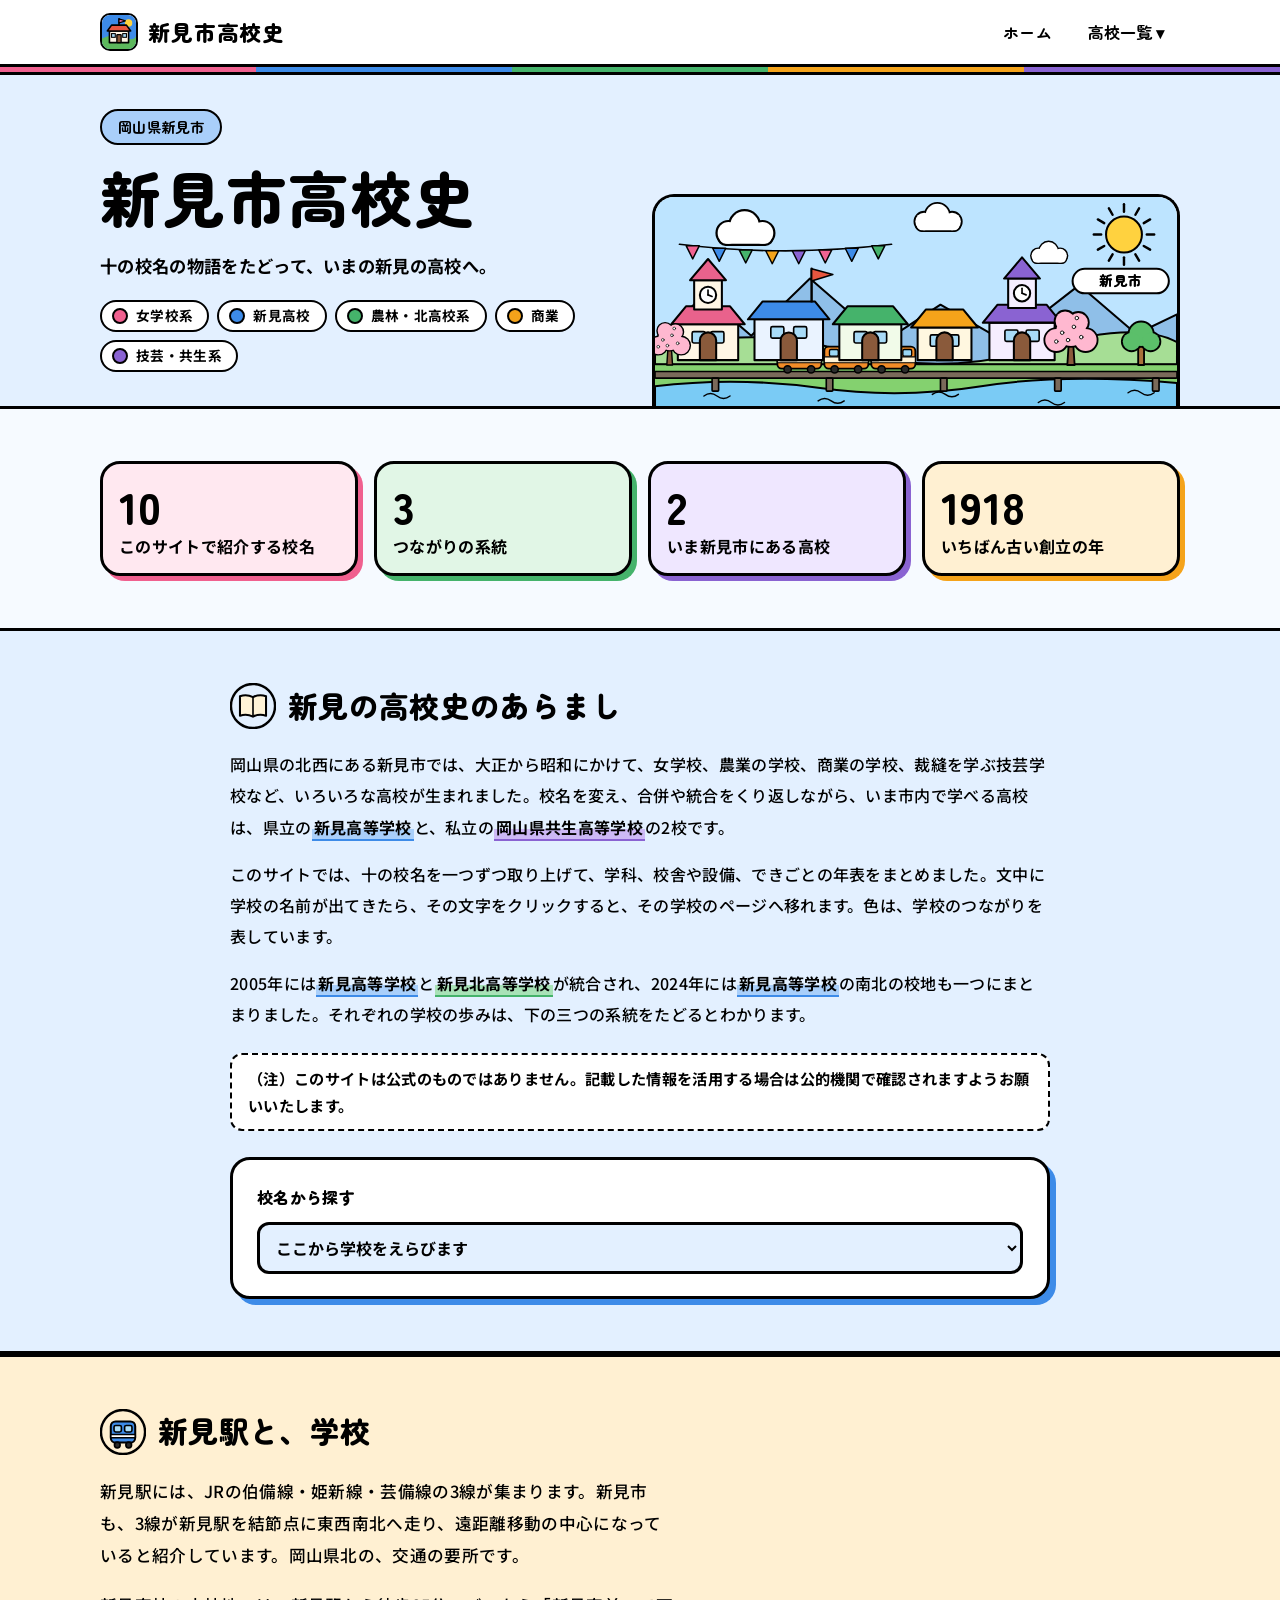
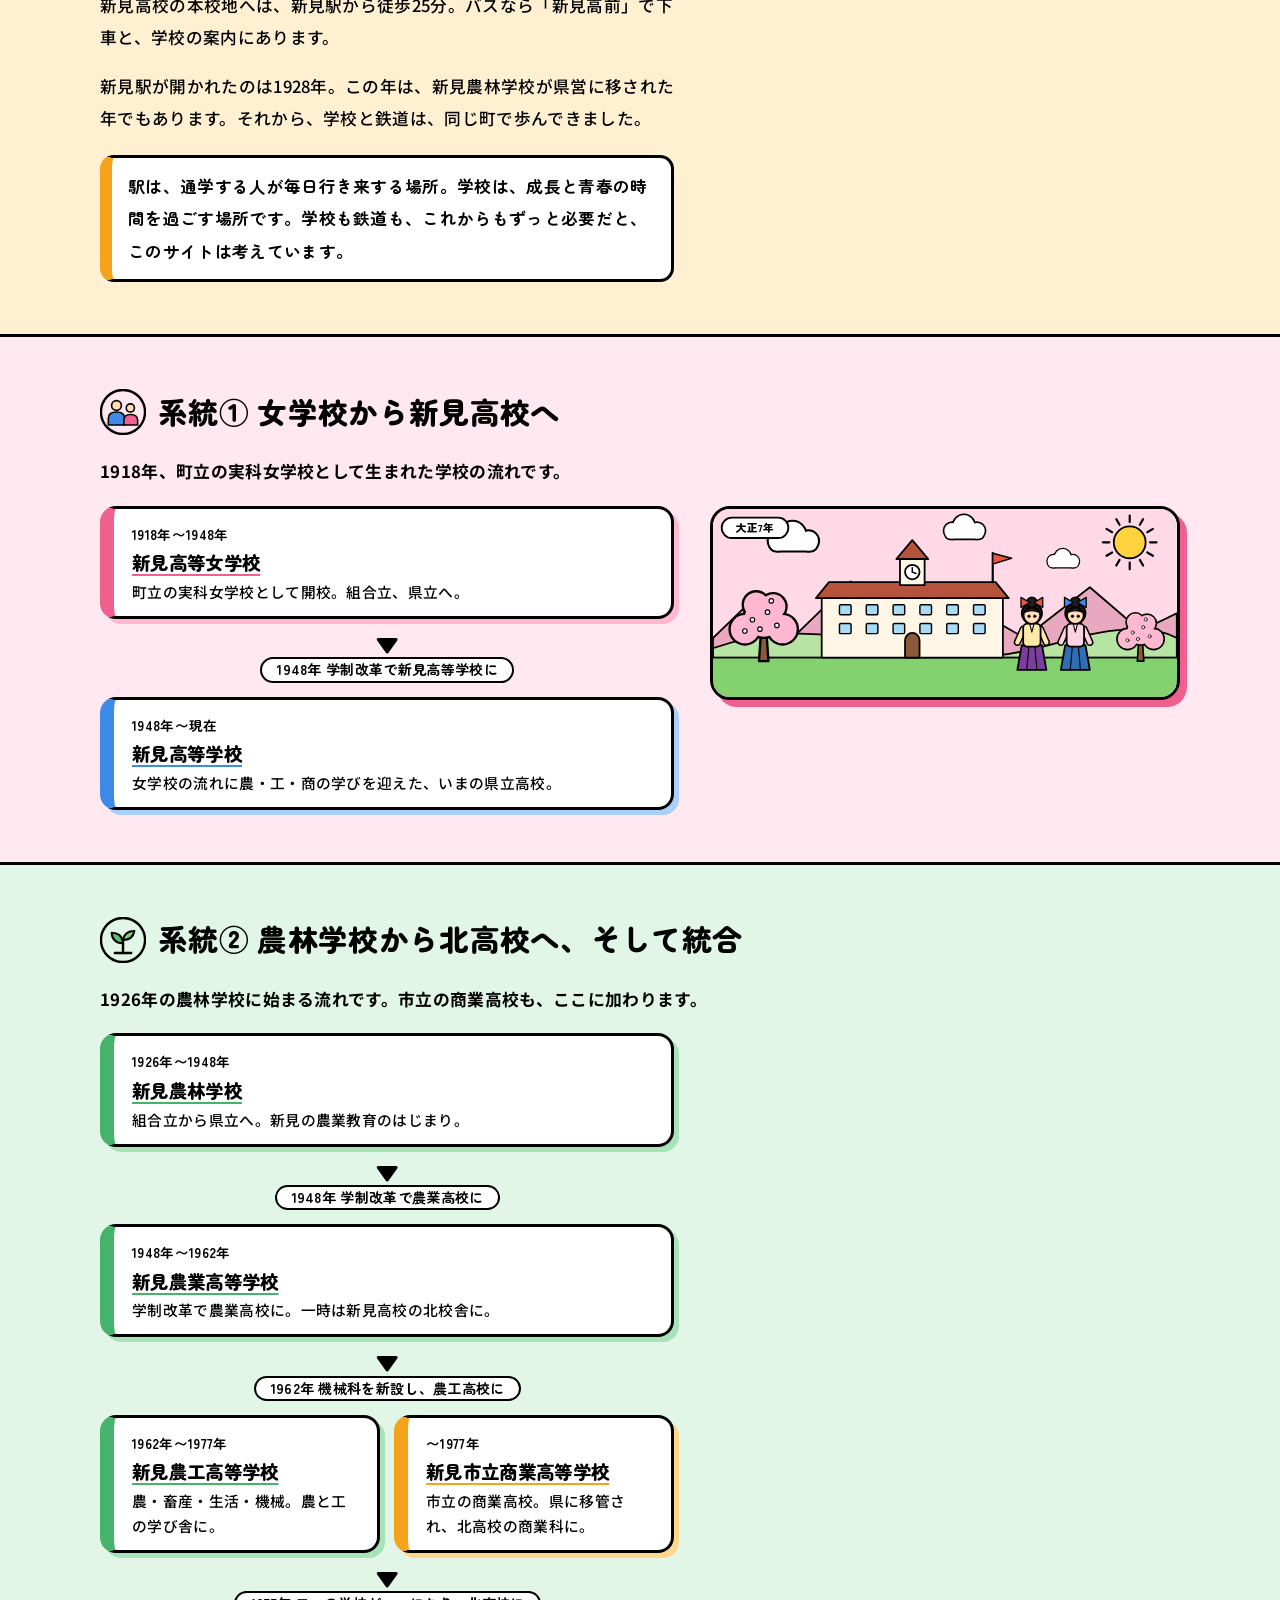
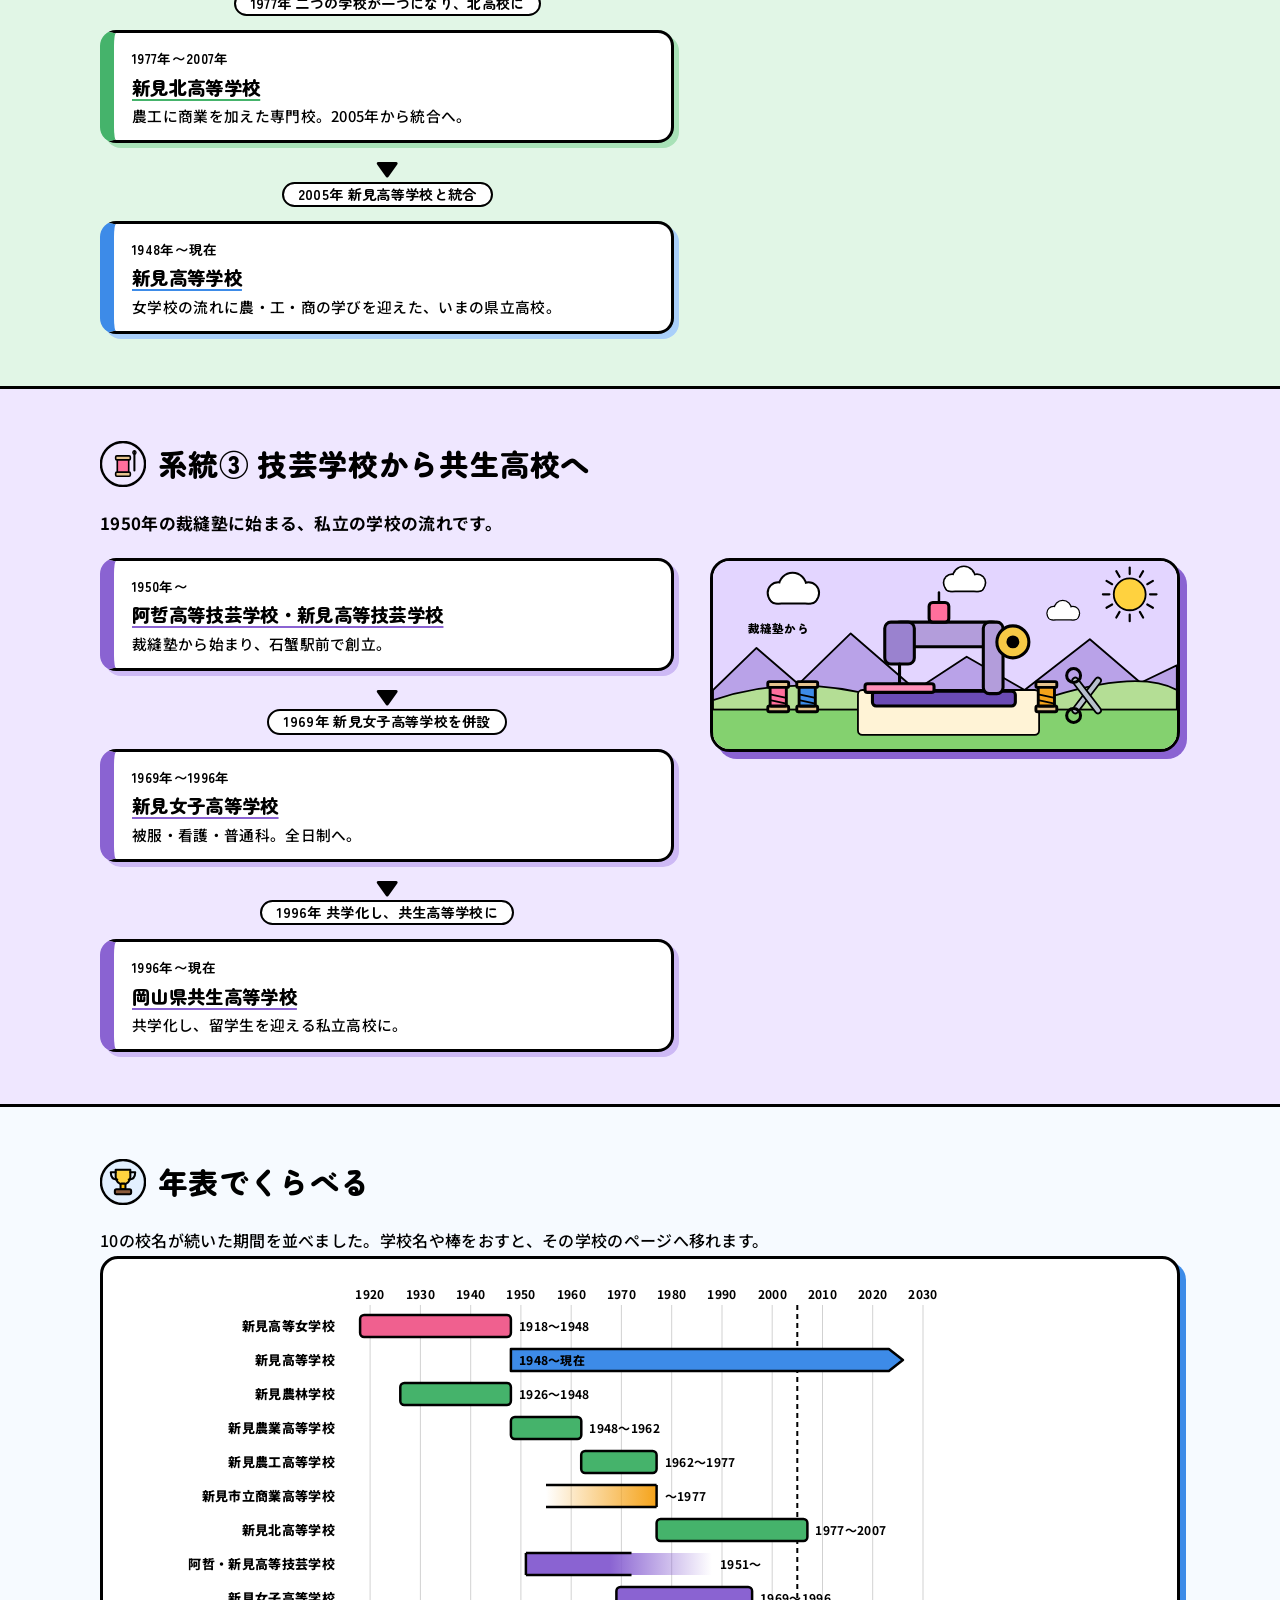
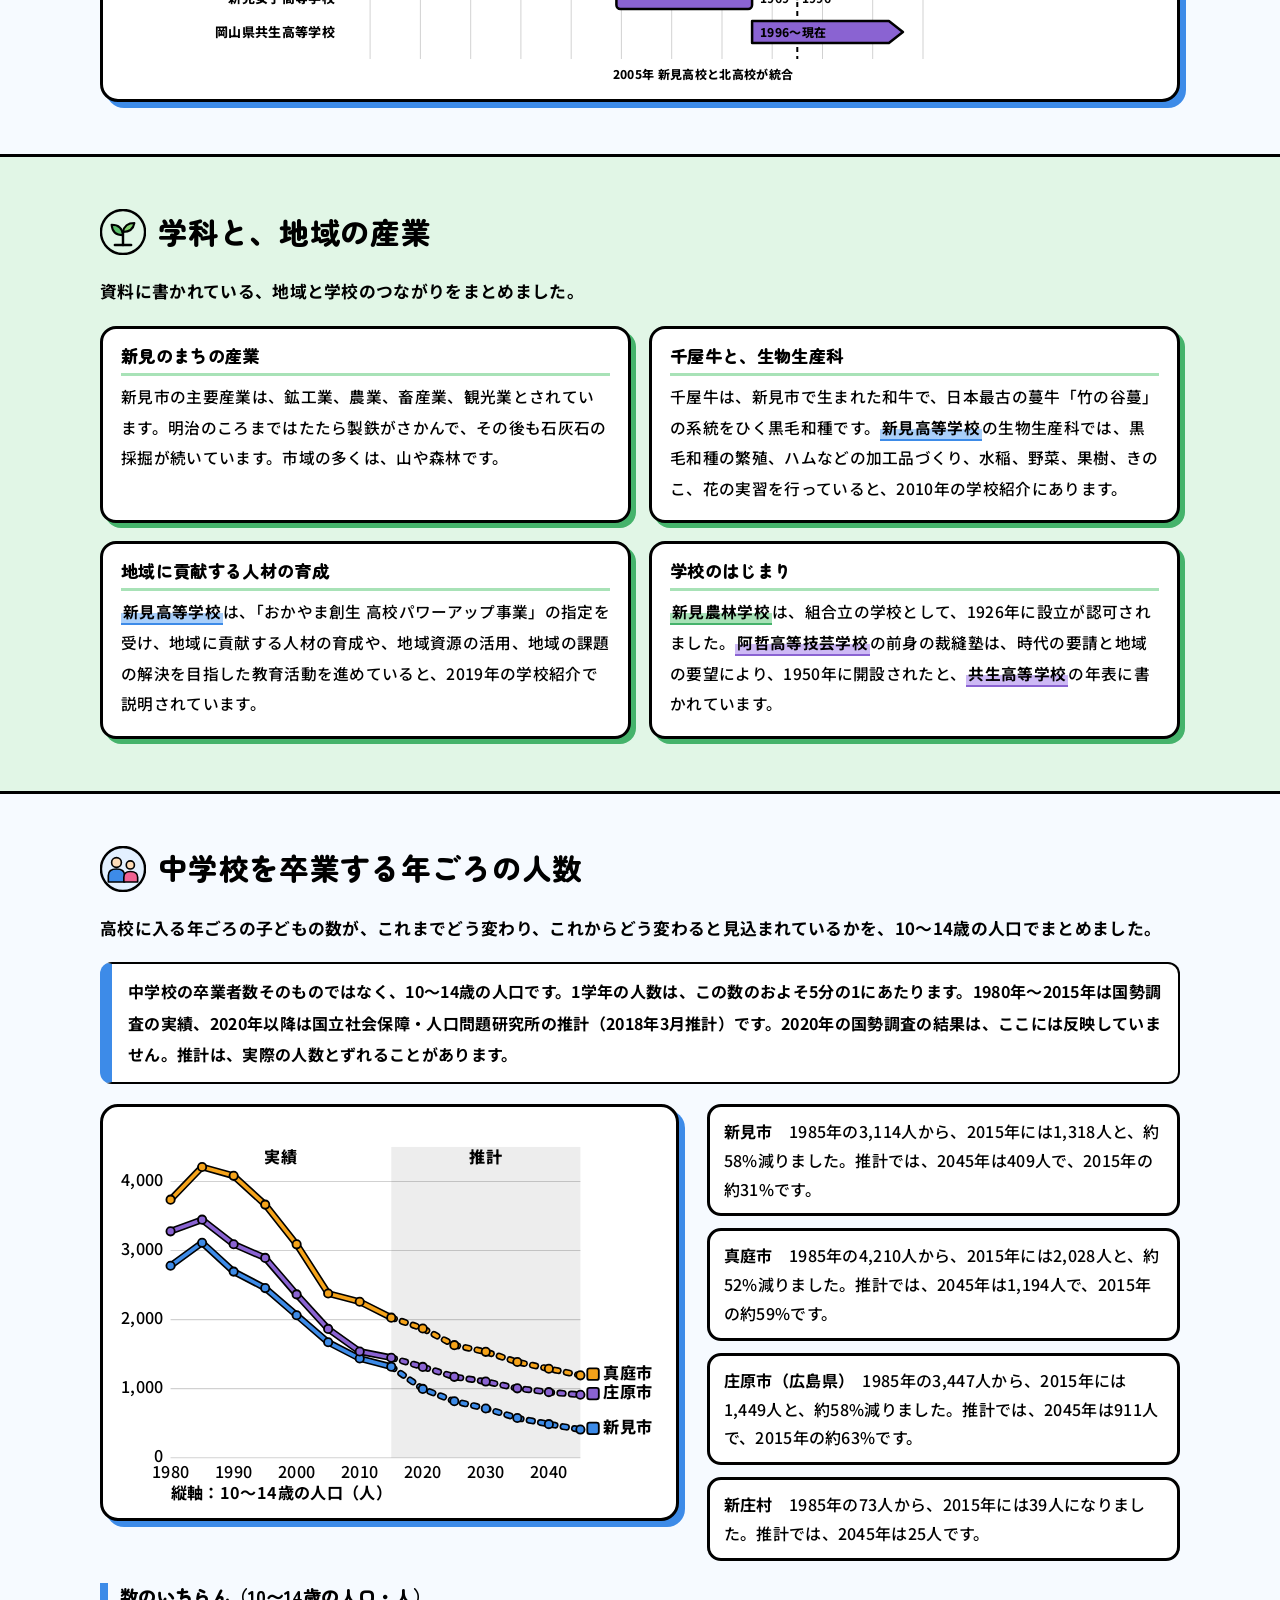
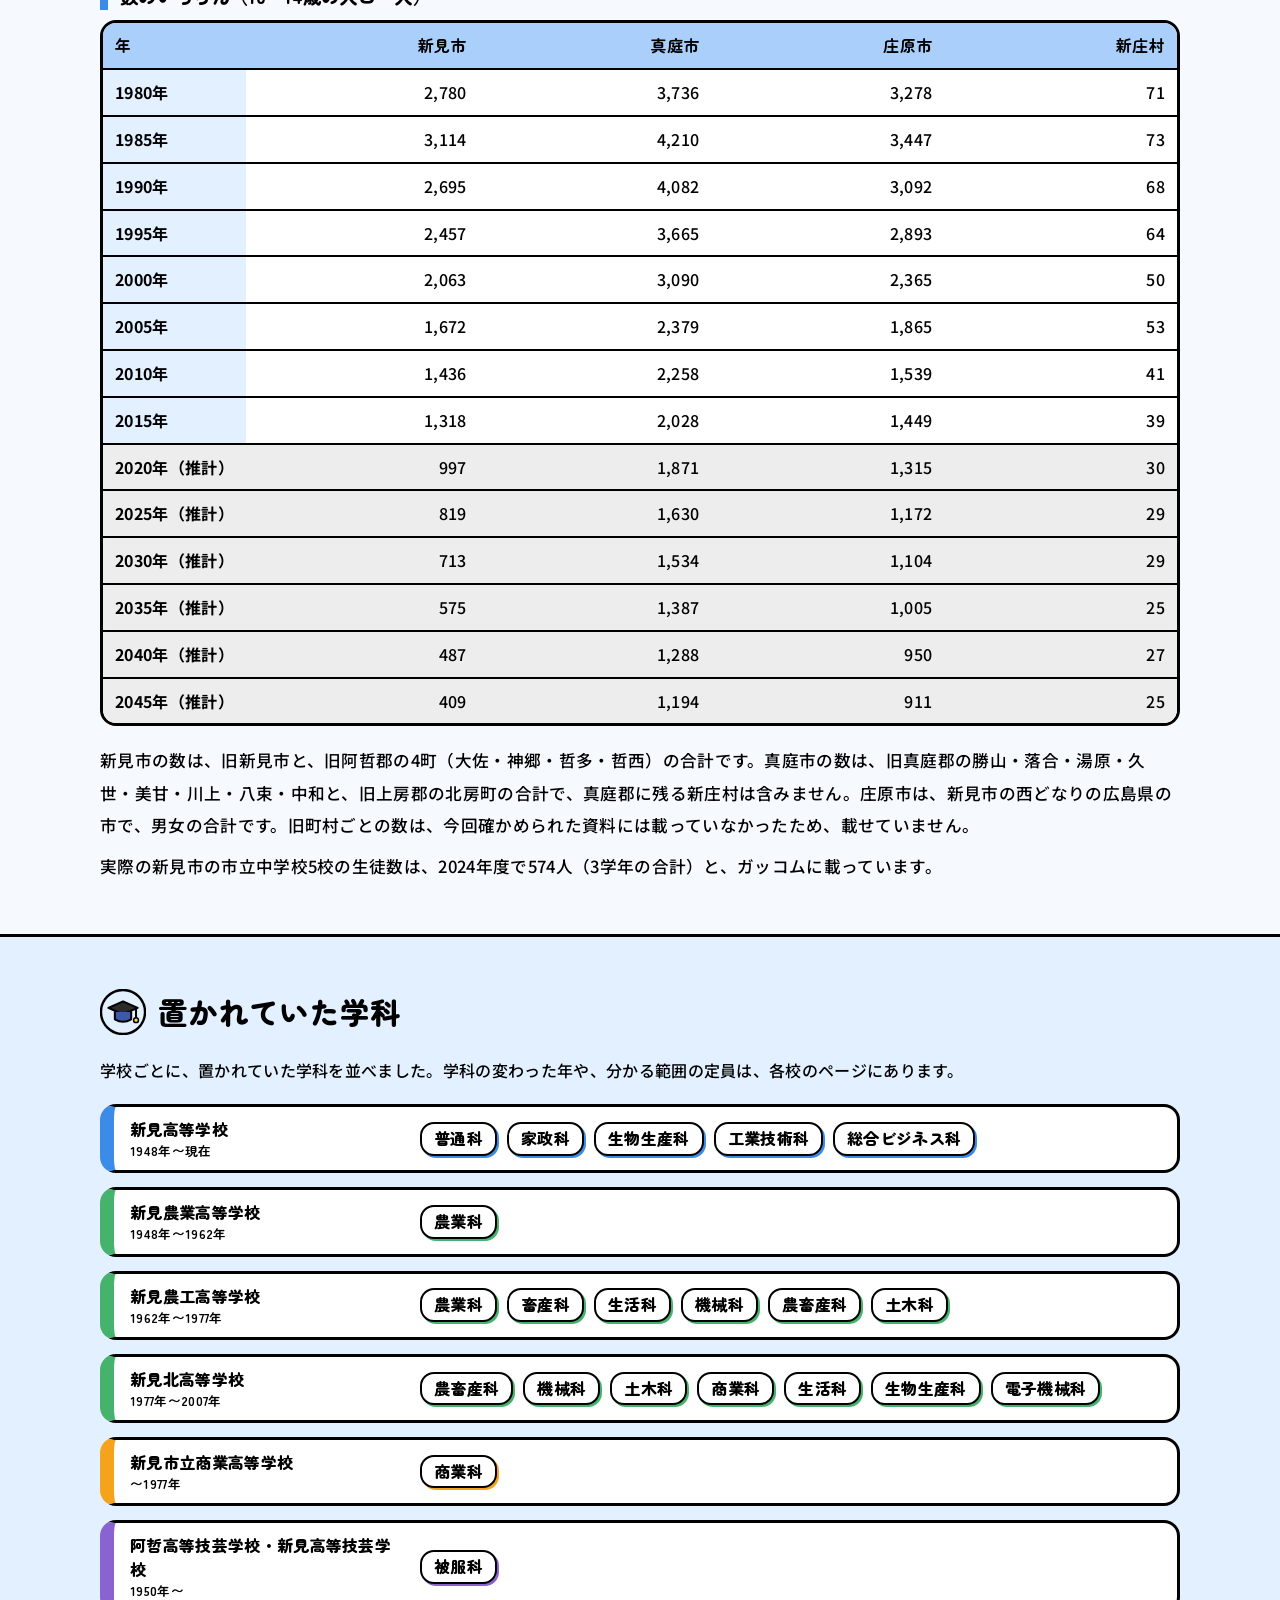
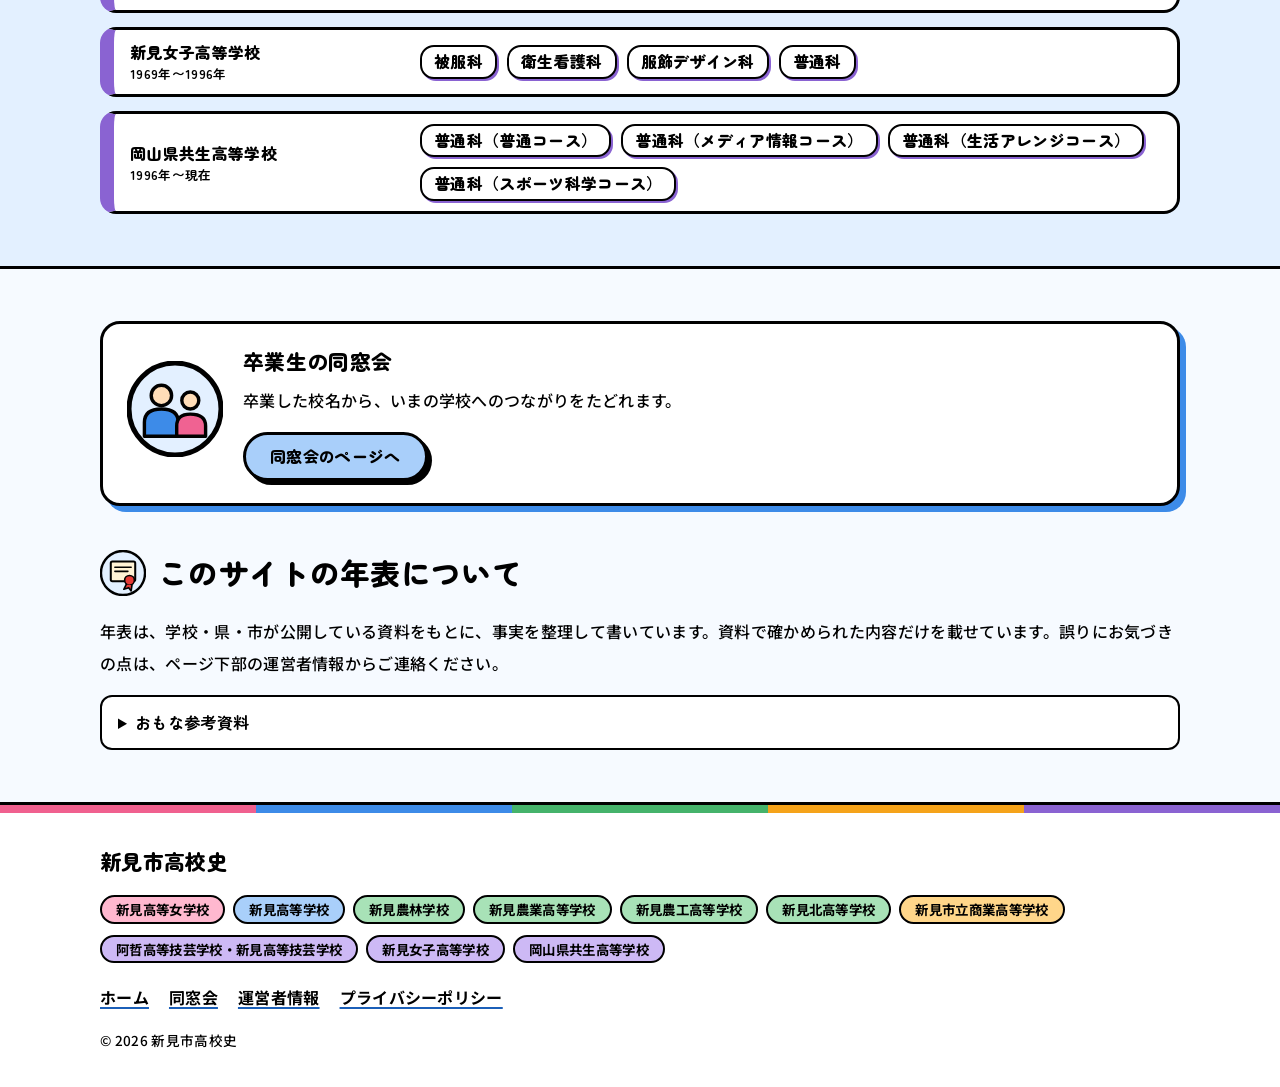
==== index.html @ e1bc4af3 "Add files via upload" ====
<!DOCTYPE html>
<html lang="ja">
<head>
<meta charset="utf-8">
<meta name="viewport" content="width=device-width, initial-scale=1">
<title>新見市高校史｜岡山県新見市の高校の歴史と、いまへ続く道すじ</title>
<meta name="description" content="岡山県新見市に生まれた10の校名の沿革を、学科・校舎や設備・できごとの年表でたどる、新見市高校史。女学校、農林・農工、商業、技芸学校から、新見高校と共生高校へ。">
<meta name="robots" content="index, follow">
<link rel="canonical" href="https://leben-k.github.io/koukouniimi/">
<meta name="theme-color" content="#3D8BE8">
<link rel="icon" href="favicon.ico" sizes="any">
<link rel="icon" href="favicon.svg" type="image/svg+xml">
<link rel="apple-touch-icon" href="apple-touch-icon.png">
<link rel="preconnect" href="https://fonts.googleapis.com">
<link rel="preconnect" href="https://fonts.gstatic.com" crossorigin>
<link href="https://fonts.googleapis.com/css2?family=Noto+Sans+JP:wght@400;500;700&family=Zen+Maru+Gothic:wght@500;700;900&display=swap" rel="stylesheet">
<link rel="stylesheet" href="style.css">
<!-- 解析タグ（Googleアナリティクスなど）を使う場合は、ここに貼り付けます -->
</head>
<body class="t-blue home">
<a class="skip" href="#main">本文へ移動</a>
<header class="site-header">
  <div class="wrap bar">
    <a class="brand" href="index.html"><img src="favicon.svg" alt="" width="38" height="38"><span>新見市高校史</span></a>
    <nav class="gnav" aria-label="メインメニュー">
      <a href="index.html">ホーム</a>
      <div class="dd">
        <button class="dd-btn" type="button" aria-expanded="false" aria-controls="dd-panel">高校一覧<span aria-hidden="true"> ▾</span></button>
        <div class="dd-panel" id="dd-panel" hidden><div class="dd-group t-rose"><p class="dd-title">女学校の系統</p><ul><li><a href="school/jogakko.html">新見高等女学校<small>1918年〜1948年</small></a></li></ul></div><div class="dd-group t-blue"><p class="dd-title">新見高校</p><ul><li><a href="school/niimi.html">新見高等学校<small>1948年〜現在</small></a></li></ul></div><div class="dd-group t-green"><p class="dd-title">農林・北高校の系統</p><ul><li><a href="school/norin.html">新見農林学校<small>1926年〜1948年</small></a></li><li><a href="school/nogyo.html">新見農業高等学校<small>1948年〜1962年</small></a></li><li><a href="school/nokou.html">新見農工高等学校<small>1962年〜1977年</small></a></li><li><a href="school/kita.html">新見北高等学校<small>1977年〜2007年</small></a></li></ul></div><div class="dd-group t-orange"><p class="dd-title">商業高校</p><ul><li><a href="school/shogyo.html">新見市立商業高等学校<small>〜1977年</small></a></li></ul></div><div class="dd-group t-purple"><p class="dd-title">技芸・共生の系統</p><ul><li><a href="school/gigei.html">阿哲高等技芸学校・新見高等技芸学校<small>1950年〜</small></a></li><li><a href="school/jyoshi.html">新見女子高等学校<small>1969年〜1996年</small></a></li><li><a href="school/kyousei.html">岡山県共生高等学校<small>1996年〜現在</small></a></li></ul></div></div>
      </div>
    </nav>
  </div>
  <div class="stripe" aria-hidden="true"></div>
</header>
<main id="main">
<section class="hero t-blue home-hero">
  <div class="wrap hero-grid">
    <div class="hero-text">
      <p class="badge">岡山県新見市</p>
      <h1>新見市高校史</h1>
      <p class="lead">十の校名の物語をたどって、いまの新見の高校へ。</p>
      <ul class="legend" aria-label="色の意味"><li class="lg t-rose"><span class="dot"></span>女学校系</li><li class="lg t-blue"><span class="dot"></span>新見高校</li><li class="lg t-green"><span class="dot"></span>農林・北高校系</li><li class="lg t-orange"><span class="dot"></span>商業</li><li class="lg t-purple"><span class="dot"></span>技芸・共生系</li></ul>
    </div>
    <div class="hero-art"><svg class="ill" viewBox="0 0 640 260" xmlns="http://www.w3.org/2000/svg" role="img" aria-label="新見市の山と川、鉄道、五色の校舎が並ぶ風景"><rect width="640" height="260" fill="#BDE4FF"/><line x1="603.0" y1="46.0" x2="612.0" y2="46.0" stroke="#000" stroke-width="3" stroke-linecap="round"/><line x1="599.2487113059643" y1="60.0" x2="607.0429399400242" y2="64.5" stroke="#000" stroke-width="3" stroke-linecap="round"/><line x1="589.0" y1="70.24871130596428" x2="593.5" y2="78.04293994002423" stroke="#000" stroke-width="3" stroke-linecap="round"/><line x1="575.0" y1="74.0" x2="575.0" y2="83.0" stroke="#000" stroke-width="3" stroke-linecap="round"/><line x1="561.0" y1="70.24871130596429" x2="556.5" y2="78.04293994002424" stroke="#000" stroke-width="3" stroke-linecap="round"/><line x1="550.7512886940357" y1="60.0" x2="542.9570600599758" y2="64.5" stroke="#000" stroke-width="3" stroke-linecap="round"/><line x1="547.0" y1="46.0" x2="538.0" y2="46.00000000000001" stroke="#000" stroke-width="3" stroke-linecap="round"/><line x1="550.7512886940357" y1="31.999999999999996" x2="542.9570600599758" y2="27.499999999999996" stroke="#000" stroke-width="3" stroke-linecap="round"/><line x1="561.0" y1="21.751288694035726" x2="556.5" y2="13.957060059975781" stroke="#000" stroke-width="3" stroke-linecap="round"/><line x1="575.0" y1="18.0" x2="575.0" y2="9.0" stroke="#000" stroke-width="3" stroke-linecap="round"/><line x1="589.0" y1="21.75128869403572" x2="593.5" y2="13.957060059975774" stroke="#000" stroke-width="3" stroke-linecap="round"/><line x1="599.2487113059643" y1="31.999999999999986" x2="607.0429399400242" y2="27.499999999999982" stroke="#000" stroke-width="3" stroke-linecap="round"/><circle cx="575" cy="46" r="22" fill="#FFD23F" stroke="#000000" stroke-width="2.5" stroke-linejoin="round" stroke-linecap="round"/><g transform="translate(90 44) scale(1.1)" ><circle cx="0" cy="0" r="12" fill="#000000" stroke="#000000" stroke-width="5.0"/><circle cx="18" cy="-8" r="16" fill="#000000" stroke="#000000" stroke-width="5.0"/><circle cx="38" cy="0" r="12" fill="#000000" stroke="#000000" stroke-width="5.0"/><rect x="-10" y="-2" width="58" height="14" rx="7" fill="#000000" stroke="#000000" stroke-width="5.0"/><circle cx="0" cy="0" r="12" fill="#FFFFFF"/><circle cx="18" cy="-8" r="16" fill="#FFFFFF"/><circle cx="38" cy="0" r="12" fill="#FFFFFF"/><rect x="-10" y="-2" width="58" height="14" rx="7" fill="#FFFFFF"/></g><g transform="translate(330 30) scale(0.9)" ><circle cx="0" cy="0" r="12" fill="#000000" stroke="#000000" stroke-width="5.0"/><circle cx="18" cy="-8" r="16" fill="#000000" stroke="#000000" stroke-width="5.0"/><circle cx="38" cy="0" r="12" fill="#000000" stroke="#000000" stroke-width="5.0"/><rect x="-10" y="-2" width="58" height="14" rx="7" fill="#000000" stroke="#000000" stroke-width="5.0"/><circle cx="0" cy="0" r="12" fill="#FFFFFF"/><circle cx="18" cy="-8" r="16" fill="#FFFFFF"/><circle cx="38" cy="0" r="12" fill="#FFFFFF"/><rect x="-10" y="-2" width="58" height="14" rx="7" fill="#FFFFFF"/></g><g transform="translate(470 72) scale(0.7)" ><circle cx="0" cy="0" r="12" fill="#000000" stroke="#000000" stroke-width="5.0"/><circle cx="18" cy="-8" r="16" fill="#000000" stroke="#000000" stroke-width="5.0"/><circle cx="38" cy="0" r="12" fill="#000000" stroke="#000000" stroke-width="5.0"/><rect x="-10" y="-2" width="58" height="14" rx="7" fill="#000000" stroke="#000000" stroke-width="5.0"/><circle cx="0" cy="0" r="12" fill="#FFFFFF"/><circle cx="18" cy="-8" r="16" fill="#FFFFFF"/><circle cx="38" cy="0" r="12" fill="#FFFFFF"/><rect x="-10" y="-2" width="58" height="14" rx="7" fill="#FFFFFF"/></g><path d="M0,178 L60,120 L118,170 L190,100 L280,178 L350,132 L430,178 L520,108 L590,168 L640,144 L640,208 L0,208 Z" fill="#8FBFE8" stroke="#000000" stroke-width="2.5" stroke-linejoin="round" stroke-linecap="round"/><path d="M0,192 Q110,154 230,188 T470,186 T640,178 L640,260 L0,260 Z" fill="#A6DE95" stroke="#000000" stroke-width="2.5" stroke-linejoin="round" stroke-linecap="round"/><rect x="-4" y="205" width="648" height="60" fill="#84D16F" stroke="#000000" stroke-width="2.5"/><path d="M0,232 Q100,220 200,234 T400,232 T640,228 L640,262 L0,262 Z" fill="#7ACBF5" stroke="#000000" stroke-width="2.5" stroke-linejoin="round" stroke-linecap="round"/><path d="M60,244 q8,-6 16,0 q8,6 16,0" fill="none" stroke="#000000" stroke-width="1.8" stroke-linejoin="round" stroke-linecap="round"/><path d="M200,250 q8,-6 16,0 q8,6 16,0" fill="none" stroke="#000000" stroke-width="1.8" stroke-linejoin="round" stroke-linecap="round"/><path d="M340,242 q8,-6 16,0 q8,6 16,0" fill="none" stroke="#000000" stroke-width="1.8" stroke-linejoin="round" stroke-linecap="round"/><path d="M470,252 q8,-6 16,0 q8,6 16,0" fill="none" stroke="#000000" stroke-width="1.8" stroke-linejoin="round" stroke-linecap="round"/><path d="M580,240 q8,-6 16,0 q8,6 16,0" fill="none" stroke="#000000" stroke-width="1.8" stroke-linejoin="round" stroke-linecap="round"/><rect x="0" y="214" width="640" height="8" rx="1" fill="#7A6A5A" stroke="#000000" stroke-width="2" stroke-linejoin="round" stroke-linecap="round"/><rect x="70" y="222" width="8" height="16" rx="1" fill="#7A6A5A" stroke="#000000" stroke-width="2" stroke-linejoin="round" stroke-linecap="round"/><rect x="210" y="222" width="8" height="16" rx="1" fill="#7A6A5A" stroke="#000000" stroke-width="2" stroke-linejoin="round" stroke-linecap="round"/><rect x="350" y="222" width="8" height="16" rx="1" fill="#7A6A5A" stroke="#000000" stroke-width="2" stroke-linejoin="round" stroke-linecap="round"/><rect x="490" y="222" width="8" height="16" rx="1" fill="#7A6A5A" stroke="#000000" stroke-width="2" stroke-linejoin="round" stroke-linecap="round"/><rect x="610" y="222" width="8" height="16" rx="1" fill="#7A6A5A" stroke="#000000" stroke-width="2" stroke-linejoin="round" stroke-linecap="round"/><g transform="translate(150 214) scale(0.9)" ><rect x="0" y="-34" width="60" height="30" rx="6" fill="#F28C28" stroke="#000000" stroke-width="2.5" stroke-linejoin="round" stroke-linecap="round"/><rect x="0" y="-20" width="60" height="8" rx="1" fill="#FFF3D6" stroke="#000000" stroke-width="1.5" stroke-linejoin="round" stroke-linecap="round"/><rect x="7" y="-30" width="12" height="9" rx="2" fill="#9AD7F5" stroke="#000000" stroke-width="1.8" stroke-linejoin="round" stroke-linecap="round"/><rect x="25" y="-30" width="12" height="9" rx="2" fill="#9AD7F5" stroke="#000000" stroke-width="1.8" stroke-linejoin="round" stroke-linecap="round"/><rect x="43" y="-30" width="12" height="9" rx="2" fill="#9AD7F5" stroke="#000000" stroke-width="1.8" stroke-linejoin="round" stroke-linecap="round"/><circle cx="14" cy="-3" r="5" fill="#2B2B2B" stroke="#000000" stroke-width="2" stroke-linejoin="round" stroke-linecap="round"/><circle cx="46" cy="-3" r="5" fill="#2B2B2B" stroke="#000000" stroke-width="2" stroke-linejoin="round" stroke-linecap="round"/><line x1="60" y1="-18" x2="64" y2="-18" stroke="#000000" stroke-width="3" stroke-linecap="round"/><rect x="64" y="-34" width="60" height="30" rx="6" fill="#F28C28" stroke="#000000" stroke-width="2.5" stroke-linejoin="round" stroke-linecap="round"/><rect x="64" y="-20" width="60" height="8" rx="1" fill="#FFF3D6" stroke="#000000" stroke-width="1.5" stroke-linejoin="round" stroke-linecap="round"/><rect x="71" y="-30" width="12" height="9" rx="2" fill="#9AD7F5" stroke="#000000" stroke-width="1.8" stroke-linejoin="round" stroke-linecap="round"/><rect x="89" y="-30" width="12" height="9" rx="2" fill="#9AD7F5" stroke="#000000" stroke-width="1.8" stroke-linejoin="round" stroke-linecap="round"/><rect x="107" y="-30" width="12" height="9" rx="2" fill="#9AD7F5" stroke="#000000" stroke-width="1.8" stroke-linejoin="round" stroke-linecap="round"/><circle cx="78" cy="-3" r="5" fill="#2B2B2B" stroke="#000000" stroke-width="2" stroke-linejoin="round" stroke-linecap="round"/><circle cx="110" cy="-3" r="5" fill="#2B2B2B" stroke="#000000" stroke-width="2" stroke-linejoin="round" stroke-linecap="round"/><line x1="124" y1="-18" x2="128" y2="-18" stroke="#000000" stroke-width="3" stroke-linecap="round"/><rect x="128" y="-34" width="60" height="30" rx="6" fill="#F28C28" stroke="#000000" stroke-width="2.5" stroke-linejoin="round" stroke-linecap="round"/><rect x="128" y="-20" width="60" height="8" rx="1" fill="#FFF3D6" stroke="#000000" stroke-width="1.5" stroke-linejoin="round" stroke-linecap="round"/><rect x="135" y="-30" width="12" height="9" rx="2" fill="#9AD7F5" stroke="#000000" stroke-width="1.8" stroke-linejoin="round" stroke-linecap="round"/><rect x="153" y="-30" width="12" height="9" rx="2" fill="#9AD7F5" stroke="#000000" stroke-width="1.8" stroke-linejoin="round" stroke-linecap="round"/><rect x="171" y="-30" width="12" height="9" rx="2" fill="#9AD7F5" stroke="#000000" stroke-width="1.8" stroke-linejoin="round" stroke-linecap="round"/><circle cx="142" cy="-3" r="5" fill="#2B2B2B" stroke="#000000" stroke-width="2" stroke-linejoin="round" stroke-linecap="round"/><circle cx="174" cy="-3" r="5" fill="#2B2B2B" stroke="#000000" stroke-width="2" stroke-linejoin="round" stroke-linecap="round"/></g><rect x="28" y="156" width="74" height="44" rx="0" fill="#FFF6E5" stroke="#000000" stroke-width="2.5" stroke-linejoin="round" stroke-linecap="round"/><polygon points="20,156 110,156 92,134 38,134" fill="#E9628C" stroke="#000000" stroke-width="2.5" stroke-linejoin="round" stroke-linecap="round"/><rect x="45.5" y="165" width="16" height="14" rx="2" fill="#A8DBF7" stroke="#000000" stroke-width="2" stroke-linejoin="round" stroke-linecap="round"/><rect x="68.5" y="165" width="16" height="14" rx="2" fill="#A8DBF7" stroke="#000000" stroke-width="2" stroke-linejoin="round" stroke-linecap="round"/><path d="M55.0,200 v-24 a10,10 0 0 1 20,0 v24 z" fill="#8A5A3B" stroke="#000000" stroke-width="2.5" stroke-linejoin="round" stroke-linecap="round"/><rect x="48.0" y="102" width="34" height="36" rx="0" fill="#FFF6E5" stroke="#000000" stroke-width="2.5" stroke-linejoin="round" stroke-linecap="round"/><polygon points="43.0,102 87.0,102 65.0,76" fill="#E9628C" stroke="#000000" stroke-width="2.5" stroke-linejoin="round" stroke-linecap="round"/><circle cx="65.0" cy="120" r="10" fill="#FFFFFF" stroke="#000000" stroke-width="2.5" stroke-linejoin="round" stroke-linecap="round"/><line x1="65.0" y1="120" x2="65.0" y2="114" stroke="#000000" stroke-width="2" stroke-linecap="round"/><line x1="65.0" y1="120" x2="70.0" y2="122" stroke="#000000" stroke-width="2" stroke-linecap="round"/><rect x="122" y="150" width="84" height="50" rx="0" fill="#EAF3FF" stroke="#000000" stroke-width="2.5" stroke-linejoin="round" stroke-linecap="round"/><polygon points="114,150 214,150 196,128 132,128" fill="#3D8BE8" stroke="#000000" stroke-width="2.5" stroke-linejoin="round" stroke-linecap="round"/><rect x="142.0" y="159" width="16" height="14" rx="2" fill="#A8DBF7" stroke="#000000" stroke-width="2" stroke-linejoin="round" stroke-linecap="round"/><rect x="170.0" y="159" width="16" height="14" rx="2" fill="#A8DBF7" stroke="#000000" stroke-width="2" stroke-linejoin="round" stroke-linecap="round"/><path d="M154.0,200 v-24 a10,10 0 0 1 20,0 v24 z" fill="#8A5A3B" stroke="#000000" stroke-width="2.5" stroke-linejoin="round" stroke-linecap="round"/><line x1="192" y1="128" x2="192" y2="88" stroke="#000000" stroke-width="3" stroke-linecap="round"/><polygon points="192,88 218,95 192,103" fill="#E8563F" stroke="#000000" stroke-width="2" stroke-linejoin="round" stroke-linecap="round"/><rect x="226" y="156" width="76" height="44" rx="0" fill="#F1FBE9" stroke="#000000" stroke-width="2.5" stroke-linejoin="round" stroke-linecap="round"/><polygon points="218,156 310,156 292,134 236,134" fill="#45B36B" stroke="#000000" stroke-width="2.5" stroke-linejoin="round" stroke-linecap="round"/><rect x="244.0" y="165" width="16" height="14" rx="2" fill="#A8DBF7" stroke="#000000" stroke-width="2" stroke-linejoin="round" stroke-linecap="round"/><rect x="268.0" y="165" width="16" height="14" rx="2" fill="#A8DBF7" stroke="#000000" stroke-width="2" stroke-linejoin="round" stroke-linecap="round"/><path d="M254.0,200 v-24 a10,10 0 0 1 20,0 v24 z" fill="#8A5A3B" stroke="#000000" stroke-width="2.5" stroke-linejoin="round" stroke-linecap="round"/><rect x="322" y="160" width="66" height="40" rx="0" fill="#FFF7E0" stroke="#000000" stroke-width="2.5" stroke-linejoin="round" stroke-linecap="round"/><polygon points="314,160 396,160 378,138 332,138" fill="#F5A31A" stroke="#000000" stroke-width="2.5" stroke-linejoin="round" stroke-linecap="round"/><rect x="337.5" y="169" width="16" height="14" rx="2" fill="#A8DBF7" stroke="#000000" stroke-width="2" stroke-linejoin="round" stroke-linecap="round"/><rect x="356.5" y="169" width="16" height="14" rx="2" fill="#A8DBF7" stroke="#000000" stroke-width="2" stroke-linejoin="round" stroke-linecap="round"/><path d="M345.0,200 v-24 a10,10 0 0 1 20,0 v24 z" fill="#8A5A3B" stroke="#000000" stroke-width="2.5" stroke-linejoin="round" stroke-linecap="round"/><rect x="410" y="154" width="80" height="46" rx="0" fill="#F5EEFF" stroke="#000000" stroke-width="2.5" stroke-linejoin="round" stroke-linecap="round"/><polygon points="402,154 498,154 480,132 420,132" fill="#8A63D2" stroke="#000000" stroke-width="2.5" stroke-linejoin="round" stroke-linecap="round"/><rect x="429.0" y="163" width="16" height="14" rx="2" fill="#A8DBF7" stroke="#000000" stroke-width="2" stroke-linejoin="round" stroke-linecap="round"/><rect x="455.0" y="163" width="16" height="14" rx="2" fill="#A8DBF7" stroke="#000000" stroke-width="2" stroke-linejoin="round" stroke-linecap="round"/><path d="M440.0,200 v-24 a10,10 0 0 1 20,0 v24 z" fill="#8A5A3B" stroke="#000000" stroke-width="2.5" stroke-linejoin="round" stroke-linecap="round"/><rect x="433.0" y="100" width="34" height="36" rx="0" fill="#F5EEFF" stroke="#000000" stroke-width="2.5" stroke-linejoin="round" stroke-linecap="round"/><polygon points="428.0,100 472.0,100 450.0,74" fill="#8A63D2" stroke="#000000" stroke-width="2.5" stroke-linejoin="round" stroke-linecap="round"/><circle cx="450.0" cy="118" r="10" fill="#FFFFFF" stroke="#000000" stroke-width="2.5" stroke-linejoin="round" stroke-linecap="round"/><line x1="450.0" y1="118" x2="450.0" y2="112" stroke="#000000" stroke-width="2" stroke-linecap="round"/><line x1="450.0" y1="118" x2="455.0" y2="120" stroke="#000000" stroke-width="2" stroke-linecap="round"/><g transform="translate(510 206) scale(0.9)" ><polygon points="-5,0 5,0 3,-30 -3,-30" fill="#8A5A3B" stroke="#000000" stroke-width="2.5" stroke-linejoin="round" stroke-linecap="round"/><circle cx="0" cy="-46" r="20" fill="#000000" stroke="#000000" stroke-width="5.0"/><circle cx="-20" cy="-34" r="15" fill="#000000" stroke="#000000" stroke-width="5.0"/><circle cx="20" cy="-34" r="15" fill="#000000" stroke="#000000" stroke-width="5.0"/><circle cx="-8" cy="-60" r="13" fill="#000000" stroke="#000000" stroke-width="5.0"/><circle cx="10" cy="-58" r="13" fill="#000000" stroke="#000000" stroke-width="5.0"/><circle cx="0" cy="-46" r="20" fill="#FFB8D0"/><circle cx="-20" cy="-34" r="15" fill="#FFB8D0"/><circle cx="20" cy="-34" r="15" fill="#FFB8D0"/><circle cx="-8" cy="-60" r="13" fill="#FFB8D0"/><circle cx="10" cy="-58" r="13" fill="#FFB8D0"/><circle cx="-12" cy="-44" r="2.4" fill="#FFFFFF" stroke="#000000" stroke-width="1.2" stroke-linejoin="round" stroke-linecap="round"/><circle cx="4" cy="-52" r="2.4" fill="#FFFFFF" stroke="#000000" stroke-width="1.2" stroke-linejoin="round" stroke-linecap="round"/><circle cx="14" cy="-38" r="2.4" fill="#FFFFFF" stroke="#000000" stroke-width="1.2" stroke-linejoin="round" stroke-linecap="round"/><circle cx="-4" cy="-34" r="2.4" fill="#FFFFFF" stroke="#000000" stroke-width="1.2" stroke-linejoin="round" stroke-linecap="round"/><circle cx="-20" cy="-32" r="2.4" fill="#FFFFFF" stroke="#000000" stroke-width="1.2" stroke-linejoin="round" stroke-linecap="round"/><circle cx="8" cy="-64" r="2.4" fill="#FFFFFF" stroke="#000000" stroke-width="1.2" stroke-linejoin="round" stroke-linecap="round"/></g><g transform="translate(18 206) scale(0.7)" ><polygon points="-5,0 5,0 3,-30 -3,-30" fill="#8A5A3B" stroke="#000000" stroke-width="2.5" stroke-linejoin="round" stroke-linecap="round"/><circle cx="0" cy="-46" r="20" fill="#000000" stroke="#000000" stroke-width="5.0"/><circle cx="-20" cy="-34" r="15" fill="#000000" stroke="#000000" stroke-width="5.0"/><circle cx="20" cy="-34" r="15" fill="#000000" stroke="#000000" stroke-width="5.0"/><circle cx="-8" cy="-60" r="13" fill="#000000" stroke="#000000" stroke-width="5.0"/><circle cx="10" cy="-58" r="13" fill="#000000" stroke="#000000" stroke-width="5.0"/><circle cx="0" cy="-46" r="20" fill="#FFB8D0"/><circle cx="-20" cy="-34" r="15" fill="#FFB8D0"/><circle cx="20" cy="-34" r="15" fill="#FFB8D0"/><circle cx="-8" cy="-60" r="13" fill="#FFB8D0"/><circle cx="10" cy="-58" r="13" fill="#FFB8D0"/><circle cx="-12" cy="-44" r="2.4" fill="#FFFFFF" stroke="#000000" stroke-width="1.2" stroke-linejoin="round" stroke-linecap="round"/><circle cx="4" cy="-52" r="2.4" fill="#FFFFFF" stroke="#000000" stroke-width="1.2" stroke-linejoin="round" stroke-linecap="round"/><circle cx="14" cy="-38" r="2.4" fill="#FFFFFF" stroke="#000000" stroke-width="1.2" stroke-linejoin="round" stroke-linecap="round"/><circle cx="-4" cy="-34" r="2.4" fill="#FFFFFF" stroke="#000000" stroke-width="1.2" stroke-linejoin="round" stroke-linecap="round"/><circle cx="-20" cy="-32" r="2.4" fill="#FFFFFF" stroke="#000000" stroke-width="1.2" stroke-linejoin="round" stroke-linecap="round"/><circle cx="8" cy="-64" r="2.4" fill="#FFFFFF" stroke="#000000" stroke-width="1.2" stroke-linejoin="round" stroke-linecap="round"/></g><g transform="translate(596 206) scale(0.9)" ><rect x="-4" y="-26" width="8" height="26" rx="0" fill="#A9713B" stroke="#000000" stroke-width="2.5" stroke-linejoin="round" stroke-linecap="round"/><circle cx="0" cy="-42" r="16" fill="#000000" stroke="#000000" stroke-width="5.0"/><circle cx="-13" cy="-32" r="12" fill="#000000" stroke="#000000" stroke-width="5.0"/><circle cx="13" cy="-32" r="12" fill="#000000" stroke="#000000" stroke-width="5.0"/><circle cx="0" cy="-42" r="16" fill="#5BBF6A"/><circle cx="-13" cy="-32" r="12" fill="#5BBF6A"/><circle cx="13" cy="-32" r="12" fill="#5BBF6A"/></g><path d="M30,58 Q160.0,74 290,58" fill="none" stroke="#000000" stroke-width="2" stroke-linejoin="round" stroke-linecap="round"/><polygon points="38.25,59.875 54.25,59.875 46.25,75.875" fill="#F06292" stroke="#000000" stroke-width="1.8" stroke-linejoin="round" stroke-linecap="round"/><polygon points="70.75,62.875 86.75,62.875 78.75,78.875" fill="#3D8BE8" stroke="#000000" stroke-width="1.8" stroke-linejoin="round" stroke-linecap="round"/><polygon points="103.25,64.875 119.25,64.875 111.25,80.875" fill="#45B36B" stroke="#000000" stroke-width="1.8" stroke-linejoin="round" stroke-linecap="round"/><polygon points="135.75,65.875 151.75,65.875 143.75,81.875" fill="#F5A31A" stroke="#000000" stroke-width="1.8" stroke-linejoin="round" stroke-linecap="round"/><polygon points="168.25,65.875 184.25,65.875 176.25,81.875" fill="#8A63D2" stroke="#000000" stroke-width="1.8" stroke-linejoin="round" stroke-linecap="round"/><polygon points="200.75,64.875 216.75,64.875 208.75,80.875" fill="#F06292" stroke="#000000" stroke-width="1.8" stroke-linejoin="round" stroke-linecap="round"/><polygon points="233.25,62.875 249.25,62.875 241.25,78.875" fill="#3D8BE8" stroke="#000000" stroke-width="1.8" stroke-linejoin="round" stroke-linecap="round"/><polygon points="265.75,59.875 281.75,59.875 273.75,75.875" fill="#45B36B" stroke="#000000" stroke-width="1.8" stroke-linejoin="round" stroke-linecap="round"/><g transform="translate(512 88) scale(1)" ><rect x="0" y="0" width="118" height="30" rx="15" fill="#FFFFFF" stroke="#000000" stroke-width="2.5" stroke-linejoin="round" stroke-linecap="round"/><text x="59" y="21" text-anchor="middle" font-size="17" font-weight="800" fill="#000000" font-family="'Zen Maru Gothic','Noto Sans JP',sans-serif">新見市</text></g></svg></div>
  </div>
</section>
<section class="sec">
  <div class="wrap">
    <ul class="stats">
      <li class="stat t-rose"><span class="num">10</span><span>このサイトで紹介する校名</span></li>
      <li class="stat t-green"><span class="num">3</span><span>つながりの系統</span></li>
      <li class="stat t-purple"><span class="num">2</span><span>いま新見市にある高校</span></li>
      <li class="stat t-orange"><span class="num">1918</span><span>いちばん古い創立の年</span></li>
    </ul>
  </div>
</section>
<section class="sec alt">
  <div class="wrap narrow">
    <h2 class="h2"><span class="h2-ico"><svg class="ico" viewBox="0 0 48 48" xmlns="http://www.w3.org/2000/svg" aria-hidden="true"><circle class="ico-bg" cx="24" cy="24" r="23" stroke="#000000" stroke-width="2.5"/><g transform="translate(3.6 3.6) scale(0.85)"><path d="M24,13 q-8,-4 -16,-1 v24 q8,-3 16,1 q8,-4 16,-1 v-24 q-8,-3 -16,1 z" fill="#FFF3D6" stroke="#000000" stroke-width="2.5" stroke-linejoin="round" stroke-linecap="round"/><line x1="24" y1="13" x2="24" y2="37" stroke="#000000" stroke-width="2" stroke-linecap="round"/></g></svg></span>新見の高校史のあらまし</h2>
    <p>岡山県の北西にある新見市では、大正から昭和にかけて、女学校、農業の学校、商業の学校、裁縫を学ぶ技芸学校など、いろいろな高校が生まれました。校名を変え、合併や統合をくり返しながら、いま市内で学べる高校は、県立の<a class="sl t-blue" href="school/niimi.html">新見高等学校</a>と、私立の<a class="sl t-purple" href="school/kyousei.html">岡山県共生高等学校</a>の2校です。</p>
    <p>このサイトでは、十の校名を一つずつ取り上げて、学科、校舎や設備、できごとの年表をまとめました。文中に学校の名前が出てきたら、その文字をクリックすると、その学校のページへ移れます。色は、学校のつながりを表しています。</p>
    <p>2005年には<a class="sl t-blue" href="school/niimi.html">新見高等学校</a>と<a class="sl t-green" href="school/kita.html">新見北高等学校</a>が統合され、2024年には<a class="sl t-blue" href="school/niimi.html">新見高等学校</a>の南北の校地も一つにまとまりました。それぞれの学校の歩みは、下の三つの系統をたどるとわかります。</p>
    <p class="notice">（注）このサイトは公式のものではありません。記載した情報を活用する場合は公的機関で確認されますようお願いいたします。</p>
    <div class="jump card">
      <label for="jump">校名から探す</label>
      <select id="jump" data-jump>
        <option value="">ここから学校をえらびます</option>
        <optgroup label="女学校の系統"><option value="school/jogakko.html">新見高等女学校（1918年〜1948年）</option></optgroup><optgroup label="新見高校"><option value="school/niimi.html">新見高等学校（1948年〜現在）</option></optgroup><optgroup label="農林・北高校の系統"><option value="school/norin.html">新見農林学校（1926年〜1948年）</option><option value="school/nogyo.html">新見農業高等学校（1948年〜1962年）</option><option value="school/nokou.html">新見農工高等学校（1962年〜1977年）</option><option value="school/kita.html">新見北高等学校（1977年〜2007年）</option></optgroup><optgroup label="商業高校"><option value="school/shogyo.html">新見市立商業高等学校（〜1977年）</option></optgroup><optgroup label="技芸・共生の系統"><option value="school/gigei.html">阿哲高等技芸学校・新見高等技芸学校（1950年〜）</option><option value="school/jyoshi.html">新見女子高等学校（1969年〜1996年）</option><option value="school/kyousei.html">岡山県共生高等学校（1996年〜現在）</option></optgroup>
      </select>
    </div>
  </div>
</section>
<section class="sec band t-orange station">
  <div class="wrap">
    <h2 class="h2"><span class="h2-ico"><svg class="ico" viewBox="0 0 48 48" xmlns="http://www.w3.org/2000/svg" aria-hidden="true"><circle class="ico-bg" cx="24" cy="24" r="23" stroke="#000000" stroke-width="2.5"/><g transform="translate(3.6 3.6) scale(0.85)"><rect x="9" y="11" width="30" height="26" rx="6" fill="#3D8BE8" stroke="#000000" stroke-width="2.5" stroke-linejoin="round" stroke-linecap="round"/><rect x="13" y="16" width="9" height="8" rx="2" fill="#A8DBF7" stroke="#000000" stroke-width="2" stroke-linejoin="round" stroke-linecap="round"/><rect x="26" y="16" width="9" height="8" rx="2" fill="#A8DBF7" stroke="#000000" stroke-width="2" stroke-linejoin="round" stroke-linecap="round"/><rect x="9" y="27" width="30" height="4" rx="1" fill="#FFFFFF" stroke="#000000" stroke-width="2" stroke-linejoin="round" stroke-linecap="round"/><circle cx="17" cy="40" r="3.5" fill="#2B2B2B" stroke="#000000" stroke-width="2" stroke-linejoin="round" stroke-linecap="round"/><circle cx="31" cy="40" r="3.5" fill="#2B2B2B" stroke="#000000" stroke-width="2" stroke-linejoin="round" stroke-linecap="round"/></g></svg></span>新見駅と、学校</h2>
    <div class="band-grid">
      <div class="prose">
        <p>新見駅には、JRの伯備線・姫新線・芸備線の3線が集まります。新見市も、3線が新見駅を結節点に東西南北へ走り、遠距離移動の中心になっていると紹介しています。岡山県北の、交通の要所です。</p>
        <p>新見高校の本校地へは、新見駅から徒歩25分。バスなら「新見高前」で下車と、学校の案内にあります。</p>
        <p>新見駅が開かれたのは1928年。この年は、新見農林学校が県営に移された年でもあります。それから、学校と鉄道は、同じ町で歩んできました。</p>
        <p class="wish">駅は、通学する人が毎日行き来する場所。学校は、成長と青春の時間を過ごす場所です。学校も鉄道も、これからもずっと必要だと、このサイトは考えています。</p>
      </div>
      <div class="band-art"><svg class="ill" viewBox="0 0 640 260" xmlns="http://www.w3.org/2000/svg" role="img" aria-label="新見駅に伯備線・姫新線・芸備線の列車が集まるイラスト"><rect width="640" height="260" fill="#FFE3B0"/><line x1="603.0" y1="46.0" x2="612.0" y2="46.0" stroke="#000" stroke-width="3" stroke-linecap="round"/><line x1="599.2487113059643" y1="60.0" x2="607.0429399400242" y2="64.5" stroke="#000" stroke-width="3" stroke-linecap="round"/><line x1="589.0" y1="70.24871130596428" x2="593.5" y2="78.04293994002423" stroke="#000" stroke-width="3" stroke-linecap="round"/><line x1="575.0" y1="74.0" x2="575.0" y2="83.0" stroke="#000" stroke-width="3" stroke-linecap="round"/><line x1="561.0" y1="70.24871130596429" x2="556.5" y2="78.04293994002424" stroke="#000" stroke-width="3" stroke-linecap="round"/><line x1="550.7512886940357" y1="60.0" x2="542.9570600599758" y2="64.5" stroke="#000" stroke-width="3" stroke-linecap="round"/><line x1="547.0" y1="46.0" x2="538.0" y2="46.00000000000001" stroke="#000" stroke-width="3" stroke-linecap="round"/><line x1="550.7512886940357" y1="31.999999999999996" x2="542.9570600599758" y2="27.499999999999996" stroke="#000" stroke-width="3" stroke-linecap="round"/><line x1="561.0" y1="21.751288694035726" x2="556.5" y2="13.957060059975781" stroke="#000" stroke-width="3" stroke-linecap="round"/><line x1="575.0" y1="18.0" x2="575.0" y2="9.0" stroke="#000" stroke-width="3" stroke-linecap="round"/><line x1="589.0" y1="21.75128869403572" x2="593.5" y2="13.957060059975774" stroke="#000" stroke-width="3" stroke-linecap="round"/><line x1="599.2487113059643" y1="31.999999999999986" x2="607.0429399400242" y2="27.499999999999982" stroke="#000" stroke-width="3" stroke-linecap="round"/><circle cx="575" cy="46" r="22" fill="#FFD23F" stroke="#000000" stroke-width="2.5" stroke-linejoin="round" stroke-linecap="round"/><g transform="translate(90 44) scale(1.1)" ><circle cx="0" cy="0" r="12" fill="#000000" stroke="#000000" stroke-width="5.0"/><circle cx="18" cy="-8" r="16" fill="#000000" stroke="#000000" stroke-width="5.0"/><circle cx="38" cy="0" r="12" fill="#000000" stroke="#000000" stroke-width="5.0"/><rect x="-10" y="-2" width="58" height="14" rx="7" fill="#000000" stroke="#000000" stroke-width="5.0"/><circle cx="0" cy="0" r="12" fill="#FFFFFF"/><circle cx="18" cy="-8" r="16" fill="#FFFFFF"/><circle cx="38" cy="0" r="12" fill="#FFFFFF"/><rect x="-10" y="-2" width="58" height="14" rx="7" fill="#FFFFFF"/></g><g transform="translate(330 30) scale(0.9)" ><circle cx="0" cy="0" r="12" fill="#000000" stroke="#000000" stroke-width="5.0"/><circle cx="18" cy="-8" r="16" fill="#000000" stroke="#000000" stroke-width="5.0"/><circle cx="38" cy="0" r="12" fill="#000000" stroke="#000000" stroke-width="5.0"/><rect x="-10" y="-2" width="58" height="14" rx="7" fill="#000000" stroke="#000000" stroke-width="5.0"/><circle cx="0" cy="0" r="12" fill="#FFFFFF"/><circle cx="18" cy="-8" r="16" fill="#FFFFFF"/><circle cx="38" cy="0" r="12" fill="#FFFFFF"/><rect x="-10" y="-2" width="58" height="14" rx="7" fill="#FFFFFF"/></g><g transform="translate(470 72) scale(0.7)" ><circle cx="0" cy="0" r="12" fill="#000000" stroke="#000000" stroke-width="5.0"/><circle cx="18" cy="-8" r="16" fill="#000000" stroke="#000000" stroke-width="5.0"/><circle cx="38" cy="0" r="12" fill="#000000" stroke="#000000" stroke-width="5.0"/><rect x="-10" y="-2" width="58" height="14" rx="7" fill="#000000" stroke="#000000" stroke-width="5.0"/><circle cx="0" cy="0" r="12" fill="#FFFFFF"/><circle cx="18" cy="-8" r="16" fill="#FFFFFF"/><circle cx="38" cy="0" r="12" fill="#FFFFFF"/><rect x="-10" y="-2" width="58" height="14" rx="7" fill="#FFFFFF"/></g><path d="M0,178 L60,120 L118,170 L190,100 L280,178 L350,132 L430,178 L520,108 L590,168 L640,144 L640,208 L0,208 Z" fill="#E8C27A" stroke="#000000" stroke-width="2.5" stroke-linejoin="round" stroke-linecap="round"/><path d="M0,192 Q110,154 230,188 T470,186 T640,178 L640,260 L0,260 Z" fill="#C5E08A" stroke="#000000" stroke-width="2.5" stroke-linejoin="round" stroke-linecap="round"/><rect x="-4" y="205" width="648" height="60" fill="#84D16F" stroke="#000000" stroke-width="2.5"/><rect x="-4" y="218" width="648" height="7" rx="1" fill="#7A6A5A" stroke="#000000" stroke-width="2" stroke-linejoin="round" stroke-linecap="round"/><line x1="6" y1="225" x2="6" y2="230" stroke="#000000" stroke-width="2" stroke-linecap="round"/><line x1="28" y1="225" x2="28" y2="230" stroke="#000000" stroke-width="2" stroke-linecap="round"/><line x1="50" y1="225" x2="50" y2="230" stroke="#000000" stroke-width="2" stroke-linecap="round"/><line x1="72" y1="225" x2="72" y2="230" stroke="#000000" stroke-width="2" stroke-linecap="round"/><line x1="94" y1="225" x2="94" y2="230" stroke="#000000" stroke-width="2" stroke-linecap="round"/><line x1="116" y1="225" x2="116" y2="230" stroke="#000000" stroke-width="2" stroke-linecap="round"/><line x1="138" y1="225" x2="138" y2="230" stroke="#000000" stroke-width="2" stroke-linecap="round"/><line x1="160" y1="225" x2="160" y2="230" stroke="#000000" stroke-width="2" stroke-linecap="round"/><line x1="182" y1="225" x2="182" y2="230" stroke="#000000" stroke-width="2" stroke-linecap="round"/><line x1="204" y1="225" x2="204" y2="230" stroke="#000000" stroke-width="2" stroke-linecap="round"/><line x1="226" y1="225" x2="226" y2="230" stroke="#000000" stroke-width="2" stroke-linecap="round"/><line x1="248" y1="225" x2="248" y2="230" stroke="#000000" stroke-width="2" stroke-linecap="round"/><line x1="270" y1="225" x2="270" y2="230" stroke="#000000" stroke-width="2" stroke-linecap="round"/><line x1="292" y1="225" x2="292" y2="230" stroke="#000000" stroke-width="2" stroke-linecap="round"/><line x1="314" y1="225" x2="314" y2="230" stroke="#000000" stroke-width="2" stroke-linecap="round"/><line x1="336" y1="225" x2="336" y2="230" stroke="#000000" stroke-width="2" stroke-linecap="round"/><line x1="358" y1="225" x2="358" y2="230" stroke="#000000" stroke-width="2" stroke-linecap="round"/><line x1="380" y1="225" x2="380" y2="230" stroke="#000000" stroke-width="2" stroke-linecap="round"/><line x1="402" y1="225" x2="402" y2="230" stroke="#000000" stroke-width="2" stroke-linecap="round"/><line x1="424" y1="225" x2="424" y2="230" stroke="#000000" stroke-width="2" stroke-linecap="round"/><line x1="446" y1="225" x2="446" y2="230" stroke="#000000" stroke-width="2" stroke-linecap="round"/><line x1="468" y1="225" x2="468" y2="230" stroke="#000000" stroke-width="2" stroke-linecap="round"/><line x1="490" y1="225" x2="490" y2="230" stroke="#000000" stroke-width="2" stroke-linecap="round"/><line x1="512" y1="225" x2="512" y2="230" stroke="#000000" stroke-width="2" stroke-linecap="round"/><line x1="534" y1="225" x2="534" y2="230" stroke="#000000" stroke-width="2" stroke-linecap="round"/><line x1="556" y1="225" x2="556" y2="230" stroke="#000000" stroke-width="2" stroke-linecap="round"/><line x1="578" y1="225" x2="578" y2="230" stroke="#000000" stroke-width="2" stroke-linecap="round"/><line x1="600" y1="225" x2="600" y2="230" stroke="#000000" stroke-width="2" stroke-linecap="round"/><line x1="622" y1="225" x2="622" y2="230" stroke="#000000" stroke-width="2" stroke-linecap="round"/><rect x="-4" y="236" width="648" height="7" rx="1" fill="#7A6A5A" stroke="#000000" stroke-width="2" stroke-linejoin="round" stroke-linecap="round"/><line x1="6" y1="243" x2="6" y2="248" stroke="#000000" stroke-width="2" stroke-linecap="round"/><line x1="28" y1="243" x2="28" y2="248" stroke="#000000" stroke-width="2" stroke-linecap="round"/><line x1="50" y1="243" x2="50" y2="248" stroke="#000000" stroke-width="2" stroke-linecap="round"/><line x1="72" y1="243" x2="72" y2="248" stroke="#000000" stroke-width="2" stroke-linecap="round"/><line x1="94" y1="243" x2="94" y2="248" stroke="#000000" stroke-width="2" stroke-linecap="round"/><line x1="116" y1="243" x2="116" y2="248" stroke="#000000" stroke-width="2" stroke-linecap="round"/><line x1="138" y1="243" x2="138" y2="248" stroke="#000000" stroke-width="2" stroke-linecap="round"/><line x1="160" y1="243" x2="160" y2="248" stroke="#000000" stroke-width="2" stroke-linecap="round"/><line x1="182" y1="243" x2="182" y2="248" stroke="#000000" stroke-width="2" stroke-linecap="round"/><line x1="204" y1="243" x2="204" y2="248" stroke="#000000" stroke-width="2" stroke-linecap="round"/><line x1="226" y1="243" x2="226" y2="248" stroke="#000000" stroke-width="2" stroke-linecap="round"/><line x1="248" y1="243" x2="248" y2="248" stroke="#000000" stroke-width="2" stroke-linecap="round"/><line x1="270" y1="243" x2="270" y2="248" stroke="#000000" stroke-width="2" stroke-linecap="round"/><line x1="292" y1="243" x2="292" y2="248" stroke="#000000" stroke-width="2" stroke-linecap="round"/><line x1="314" y1="243" x2="314" y2="248" stroke="#000000" stroke-width="2" stroke-linecap="round"/><line x1="336" y1="243" x2="336" y2="248" stroke="#000000" stroke-width="2" stroke-linecap="round"/><line x1="358" y1="243" x2="358" y2="248" stroke="#000000" stroke-width="2" stroke-linecap="round"/><line x1="380" y1="243" x2="380" y2="248" stroke="#000000" stroke-width="2" stroke-linecap="round"/><line x1="402" y1="243" x2="402" y2="248" stroke="#000000" stroke-width="2" stroke-linecap="round"/><line x1="424" y1="243" x2="424" y2="248" stroke="#000000" stroke-width="2" stroke-linecap="round"/><line x1="446" y1="243" x2="446" y2="248" stroke="#000000" stroke-width="2" stroke-linecap="round"/><line x1="468" y1="243" x2="468" y2="248" stroke="#000000" stroke-width="2" stroke-linecap="round"/><line x1="490" y1="243" x2="490" y2="248" stroke="#000000" stroke-width="2" stroke-linecap="round"/><line x1="512" y1="243" x2="512" y2="248" stroke="#000000" stroke-width="2" stroke-linecap="round"/><line x1="534" y1="243" x2="534" y2="248" stroke="#000000" stroke-width="2" stroke-linecap="round"/><line x1="556" y1="243" x2="556" y2="248" stroke="#000000" stroke-width="2" stroke-linecap="round"/><line x1="578" y1="243" x2="578" y2="248" stroke="#000000" stroke-width="2" stroke-linecap="round"/><line x1="600" y1="243" x2="600" y2="248" stroke="#000000" stroke-width="2" stroke-linecap="round"/><line x1="622" y1="243" x2="622" y2="248" stroke="#000000" stroke-width="2" stroke-linecap="round"/><rect x="196" y="200" width="258" height="10" rx="2" fill="#B8BFC9" stroke="#000000" stroke-width="2.5" stroke-linejoin="round" stroke-linecap="round"/><rect x="232" y="118" width="186" height="82" rx="0" fill="#FFF3D6" stroke="#000000" stroke-width="2.5" stroke-linejoin="round" stroke-linecap="round"/><polygon points="220,118 430,118 404,86 246,86" fill="#4A5A7A" stroke="#000000" stroke-width="2.5" stroke-linejoin="round" stroke-linecap="round"/><rect x="282" y="96" width="86" height="26" rx="4" fill="#FFFFFF" stroke="#000000" stroke-width="2.5" stroke-linejoin="round" stroke-linecap="round"/><text x="325" y="115" text-anchor="middle" font-size="17" font-weight="800" fill="#000000" font-family="'Zen Maru Gothic','Noto Sans JP',sans-serif">新見駅</text><rect x="246" y="136" width="12" height="18" rx="2" fill="#A8DBF7" stroke="#000000" stroke-width="2" stroke-linejoin="round" stroke-linecap="round"/><rect x="262" y="136" width="12" height="18" rx="2" fill="#A8DBF7" stroke="#000000" stroke-width="2" stroke-linejoin="round" stroke-linecap="round"/><rect x="372" y="136" width="12" height="18" rx="2" fill="#A8DBF7" stroke="#000000" stroke-width="2" stroke-linejoin="round" stroke-linecap="round"/><rect x="388" y="136" width="12" height="18" rx="2" fill="#A8DBF7" stroke="#000000" stroke-width="2" stroke-linejoin="round" stroke-linecap="round"/><path d="M310,200 v-30 a15,15 0 0 1 30,0 v30 z" fill="#8A5A3B" stroke="#000000" stroke-width="2.5" stroke-linejoin="round" stroke-linecap="round"/><g transform="translate(4 216) scale(0.9)" ><rect x="0" y="-34" width="60" height="30" rx="6" fill="#3D8BE8" stroke="#000000" stroke-width="2.5" stroke-linejoin="round" stroke-linecap="round"/><rect x="0" y="-20" width="60" height="8" rx="1" fill="#FFFFFF" stroke="#000000" stroke-width="1.5" stroke-linejoin="round" stroke-linecap="round"/><rect x="7" y="-30" width="12" height="9" rx="2" fill="#9AD7F5" stroke="#000000" stroke-width="1.8" stroke-linejoin="round" stroke-linecap="round"/><rect x="25" y="-30" width="12" height="9" rx="2" fill="#9AD7F5" stroke="#000000" stroke-width="1.8" stroke-linejoin="round" stroke-linecap="round"/><rect x="43" y="-30" width="12" height="9" rx="2" fill="#9AD7F5" stroke="#000000" stroke-width="1.8" stroke-linejoin="round" stroke-linecap="round"/><circle cx="14" cy="-3" r="5" fill="#2B2B2B" stroke="#000000" stroke-width="2" stroke-linejoin="round" stroke-linecap="round"/><circle cx="46" cy="-3" r="5" fill="#2B2B2B" stroke="#000000" stroke-width="2" stroke-linejoin="round" stroke-linecap="round"/><line x1="60" y1="-18" x2="64" y2="-18" stroke="#000000" stroke-width="3" stroke-linecap="round"/><rect x="64" y="-34" width="60" height="30" rx="6" fill="#3D8BE8" stroke="#000000" stroke-width="2.5" stroke-linejoin="round" stroke-linecap="round"/><rect x="64" y="-20" width="60" height="8" rx="1" fill="#FFFFFF" stroke="#000000" stroke-width="1.5" stroke-linejoin="round" stroke-linecap="round"/><rect x="71" y="-30" width="12" height="9" rx="2" fill="#9AD7F5" stroke="#000000" stroke-width="1.8" stroke-linejoin="round" stroke-linecap="round"/><rect x="89" y="-30" width="12" height="9" rx="2" fill="#9AD7F5" stroke="#000000" stroke-width="1.8" stroke-linejoin="round" stroke-linecap="round"/><rect x="107" y="-30" width="12" height="9" rx="2" fill="#9AD7F5" stroke="#000000" stroke-width="1.8" stroke-linejoin="round" stroke-linecap="round"/><circle cx="78" cy="-3" r="5" fill="#2B2B2B" stroke="#000000" stroke-width="2" stroke-linejoin="round" stroke-linecap="round"/><circle cx="110" cy="-3" r="5" fill="#2B2B2B" stroke="#000000" stroke-width="2" stroke-linejoin="round" stroke-linecap="round"/></g><g transform="translate(470 216) scale(0.9)" ><rect x="0" y="-34" width="60" height="30" rx="6" fill="#F5D04A" stroke="#000000" stroke-width="2.5" stroke-linejoin="round" stroke-linecap="round"/><rect x="0" y="-20" width="60" height="8" rx="1" fill="#FFFFFF" stroke="#000000" stroke-width="1.5" stroke-linejoin="round" stroke-linecap="round"/><rect x="7" y="-30" width="12" height="9" rx="2" fill="#9AD7F5" stroke="#000000" stroke-width="1.8" stroke-linejoin="round" stroke-linecap="round"/><rect x="25" y="-30" width="12" height="9" rx="2" fill="#9AD7F5" stroke="#000000" stroke-width="1.8" stroke-linejoin="round" stroke-linecap="round"/><rect x="43" y="-30" width="12" height="9" rx="2" fill="#9AD7F5" stroke="#000000" stroke-width="1.8" stroke-linejoin="round" stroke-linecap="round"/><circle cx="14" cy="-3" r="5" fill="#2B2B2B" stroke="#000000" stroke-width="2" stroke-linejoin="round" stroke-linecap="round"/><circle cx="46" cy="-3" r="5" fill="#2B2B2B" stroke="#000000" stroke-width="2" stroke-linejoin="round" stroke-linecap="round"/><line x1="60" y1="-18" x2="64" y2="-18" stroke="#000000" stroke-width="3" stroke-linecap="round"/><rect x="64" y="-34" width="60" height="30" rx="6" fill="#F5D04A" stroke="#000000" stroke-width="2.5" stroke-linejoin="round" stroke-linecap="round"/><rect x="64" y="-20" width="60" height="8" rx="1" fill="#FFFFFF" stroke="#000000" stroke-width="1.5" stroke-linejoin="round" stroke-linecap="round"/><rect x="71" y="-30" width="12" height="9" rx="2" fill="#9AD7F5" stroke="#000000" stroke-width="1.8" stroke-linejoin="round" stroke-linecap="round"/><rect x="89" y="-30" width="12" height="9" rx="2" fill="#9AD7F5" stroke="#000000" stroke-width="1.8" stroke-linejoin="round" stroke-linecap="round"/><rect x="107" y="-30" width="12" height="9" rx="2" fill="#9AD7F5" stroke="#000000" stroke-width="1.8" stroke-linejoin="round" stroke-linecap="round"/><circle cx="78" cy="-3" r="5" fill="#2B2B2B" stroke="#000000" stroke-width="2" stroke-linejoin="round" stroke-linecap="round"/><circle cx="110" cy="-3" r="5" fill="#2B2B2B" stroke="#000000" stroke-width="2" stroke-linejoin="round" stroke-linecap="round"/></g><g transform="translate(268 254) scale(0.6)" ><rect x="0" y="-34" width="60" height="30" rx="6" fill="#E8563F" stroke="#000000" stroke-width="2.5" stroke-linejoin="round" stroke-linecap="round"/><rect x="0" y="-20" width="60" height="8" rx="1" fill="#FFF3D6" stroke="#000000" stroke-width="1.5" stroke-linejoin="round" stroke-linecap="round"/><rect x="7" y="-30" width="12" height="9" rx="2" fill="#9AD7F5" stroke="#000000" stroke-width="1.8" stroke-linejoin="round" stroke-linecap="round"/><rect x="25" y="-30" width="12" height="9" rx="2" fill="#9AD7F5" stroke="#000000" stroke-width="1.8" stroke-linejoin="round" stroke-linecap="round"/><rect x="43" y="-30" width="12" height="9" rx="2" fill="#9AD7F5" stroke="#000000" stroke-width="1.8" stroke-linejoin="round" stroke-linecap="round"/><circle cx="14" cy="-3" r="5" fill="#2B2B2B" stroke="#000000" stroke-width="2" stroke-linejoin="round" stroke-linecap="round"/><circle cx="46" cy="-3" r="5" fill="#2B2B2B" stroke="#000000" stroke-width="2" stroke-linejoin="round" stroke-linecap="round"/><line x1="60" y1="-18" x2="64" y2="-18" stroke="#000000" stroke-width="3" stroke-linecap="round"/><rect x="64" y="-34" width="60" height="30" rx="6" fill="#E8563F" stroke="#000000" stroke-width="2.5" stroke-linejoin="round" stroke-linecap="round"/><rect x="64" y="-20" width="60" height="8" rx="1" fill="#FFF3D6" stroke="#000000" stroke-width="1.5" stroke-linejoin="round" stroke-linecap="round"/><rect x="71" y="-30" width="12" height="9" rx="2" fill="#9AD7F5" stroke="#000000" stroke-width="1.8" stroke-linejoin="round" stroke-linecap="round"/><rect x="89" y="-30" width="12" height="9" rx="2" fill="#9AD7F5" stroke="#000000" stroke-width="1.8" stroke-linejoin="round" stroke-linecap="round"/><rect x="107" y="-30" width="12" height="9" rx="2" fill="#9AD7F5" stroke="#000000" stroke-width="1.8" stroke-linejoin="round" stroke-linecap="round"/><circle cx="78" cy="-3" r="5" fill="#2B2B2B" stroke="#000000" stroke-width="2" stroke-linejoin="round" stroke-linecap="round"/><circle cx="110" cy="-3" r="5" fill="#2B2B2B" stroke="#000000" stroke-width="2" stroke-linejoin="round" stroke-linecap="round"/></g><g transform="translate(70 168) scale(1)" ><rect x="-34" y="-16" width="68" height="24" rx="12" fill="#FFFFFF" stroke="#000000" stroke-width="2.5" stroke-linejoin="round" stroke-linecap="round"/><text x="0" y="2" text-anchor="middle" font-size="14" font-weight="800" fill="#000000" font-family="'Zen Maru Gothic','Noto Sans JP',sans-serif">伯備線</text></g><g transform="translate(540 168) scale(1)" ><rect x="-34" y="-16" width="68" height="24" rx="12" fill="#FFFFFF" stroke="#000000" stroke-width="2.5" stroke-linejoin="round" stroke-linecap="round"/><text x="0" y="2" text-anchor="middle" font-size="14" font-weight="800" fill="#000000" font-family="'Zen Maru Gothic','Noto Sans JP',sans-serif">姫新線</text></g><g transform="translate(420 246) scale(1)" ><rect x="-34" y="-16" width="68" height="24" rx="12" fill="#FFFFFF" stroke="#000000" stroke-width="2.5" stroke-linejoin="round" stroke-linecap="round"/><text x="0" y="2" text-anchor="middle" font-size="14" font-weight="800" fill="#000000" font-family="'Zen Maru Gothic','Noto Sans JP',sans-serif">芸備線</text></g><g transform="translate(212 200) scale(0.55)" ><line x1="-5" y1="-30" x2="-5" y2="-4" stroke="#000000" stroke-width="10" stroke-linecap="round"/><line x1="-5" y1="-30" x2="-5" y2="-4" stroke="#FFDDB8" stroke-width="6" stroke-linecap="round"/><line x1="5" y1="-30" x2="5" y2="-4" stroke="#000000" stroke-width="10" stroke-linecap="round"/><line x1="5" y1="-30" x2="5" y2="-4" stroke="#FFDDB8" stroke-width="6" stroke-linecap="round"/><ellipse cx="-6" cy="-2" rx="6" ry="3" fill="#333" stroke="#000000" stroke-width="2.5" stroke-linejoin="round" stroke-linecap="round"/><ellipse cx="6" cy="-2" rx="6" ry="3" fill="#333" stroke="#000000" stroke-width="2.5" stroke-linejoin="round" stroke-linecap="round"/><line x1="-13" y1="-52" x2="-22" y2="-36" stroke="#000000" stroke-width="10" stroke-linecap="round"/><line x1="-13" y1="-52" x2="-22" y2="-36" stroke="#FFFFFF" stroke-width="6" stroke-linecap="round"/><line x1="13" y1="-52" x2="22" y2="-36" stroke="#000000" stroke-width="10" stroke-linecap="round"/><line x1="13" y1="-52" x2="22" y2="-36" stroke="#FFFFFF" stroke-width="6" stroke-linecap="round"/><rect x="-13" y="-60" width="26" height="32" rx="5" fill="#FFFFFF" stroke="#000000" stroke-width="2.5" stroke-linejoin="round" stroke-linecap="round"/><polygon points="-14,-34 14,-34 19,-14 -19,-14" fill="#2F4A8A" stroke="#000000" stroke-width="2.5" stroke-linejoin="round" stroke-linecap="round"/><circle cx="0" cy="-73" r="14" fill="#2B2B2B" stroke="#000000" stroke-width="2.5" stroke-linejoin="round" stroke-linecap="round"/><circle cx="0" cy="-71" r="11.5" fill="#FFDDB8" stroke="#000000" stroke-width="2.5" stroke-linejoin="round" stroke-linecap="round"/><path d="M-12,-75 Q0,-92 12,-75 Q0,-81 -12,-75 Z" fill="#2B2B2B" stroke="#000000" stroke-width="1.5" stroke-linejoin="round" stroke-linecap="round"/><circle cx="-4" cy="-70" r="1.7" fill="#000000" stroke="#000000" stroke-width="1" stroke-linejoin="round" stroke-linecap="round"/><circle cx="4" cy="-70" r="1.7" fill="#000000" stroke="#000000" stroke-width="1" stroke-linejoin="round" stroke-linecap="round"/><path d="M-3,-64 q3,3 6,0" fill="none" stroke="#000000" stroke-width="1.6" stroke-linejoin="round" stroke-linecap="round"/></g><g transform="translate(432 200) scale(0.55)" ><line x1="-5" y1="-30" x2="-5" y2="-4" stroke="#000000" stroke-width="12" stroke-linecap="round"/><line x1="-5" y1="-30" x2="-5" y2="-4" stroke="#2F4A8A" stroke-width="8" stroke-linecap="round"/><line x1="5" y1="-30" x2="5" y2="-4" stroke="#000000" stroke-width="12" stroke-linecap="round"/><line x1="5" y1="-30" x2="5" y2="-4" stroke="#2F4A8A" stroke-width="8" stroke-linecap="round"/><ellipse cx="-6" cy="-2" rx="6" ry="3" fill="#333" stroke="#000000" stroke-width="2.5" stroke-linejoin="round" stroke-linecap="round"/><ellipse cx="6" cy="-2" rx="6" ry="3" fill="#333" stroke="#000000" stroke-width="2.5" stroke-linejoin="round" stroke-linecap="round"/><line x1="-13" y1="-52" x2="-22" y2="-36" stroke="#000000" stroke-width="10" stroke-linecap="round"/><line x1="-13" y1="-52" x2="-22" y2="-36" stroke="#FFFFFF" stroke-width="6" stroke-linecap="round"/><line x1="13" y1="-52" x2="22" y2="-36" stroke="#000000" stroke-width="10" stroke-linecap="round"/><line x1="13" y1="-52" x2="22" y2="-36" stroke="#FFFFFF" stroke-width="6" stroke-linecap="round"/><rect x="-13" y="-60" width="26" height="34" rx="5" fill="#FFFFFF" stroke="#000000" stroke-width="2.5" stroke-linejoin="round" stroke-linecap="round"/><circle cx="0" cy="-73" r="14" fill="#3B2A20" stroke="#000000" stroke-width="2.5" stroke-linejoin="round" stroke-linecap="round"/><circle cx="0" cy="-71" r="11.5" fill="#FFDDB8" stroke="#000000" stroke-width="2.5" stroke-linejoin="round" stroke-linecap="round"/><path d="M-12,-75 Q0,-92 12,-75 Q0,-81 -12,-75 Z" fill="#3B2A20" stroke="#000000" stroke-width="1.5" stroke-linejoin="round" stroke-linecap="round"/><circle cx="-4" cy="-70" r="1.7" fill="#000000" stroke="#000000" stroke-width="1" stroke-linejoin="round" stroke-linecap="round"/><circle cx="4" cy="-70" r="1.7" fill="#000000" stroke="#000000" stroke-width="1" stroke-linejoin="round" stroke-linecap="round"/><path d="M-3,-64 q3,3 6,0" fill="none" stroke="#000000" stroke-width="1.6" stroke-linejoin="round" stroke-linecap="round"/></g><g transform="translate(70 138) scale(1)" ><text x="0" y="0" text-anchor="middle" font-size="11" font-weight="800" fill="#000000" font-family="'Zen Maru Gothic','Noto Sans JP',sans-serif">岡山・米子方面</text></g><g transform="translate(540 138) scale(1)" ><text x="0" y="0" text-anchor="middle" font-size="11" font-weight="800" fill="#000000" font-family="'Zen Maru Gothic','Noto Sans JP',sans-serif">津山方面</text></g></svg></div>
    </div>
  </div>
</section>
<section class="sec band t-rose">
  <div class="wrap">
    <h2 class="h2"><span class="h2-ico"><svg class="ico" viewBox="0 0 48 48" xmlns="http://www.w3.org/2000/svg" aria-hidden="true"><circle class="ico-bg" cx="24" cy="24" r="23" stroke="#000000" stroke-width="2.5"/><g transform="translate(3.6 3.6) scale(0.85)"><circle cx="16" cy="16" r="6" fill="#FFDDB8" stroke="#000000" stroke-width="2" stroke-linejoin="round" stroke-linecap="round"/><path d="M6,40 v-8 q0,-8 10,-8 q10,0 10,8 v8 z" fill="#3D8BE8" stroke="#000000" stroke-width="2" stroke-linejoin="round" stroke-linecap="round"/><circle cx="33" cy="19" r="5" fill="#FFDDB8" stroke="#000000" stroke-width="2" stroke-linejoin="round" stroke-linecap="round"/><path d="M25,40 v-6 q0,-7 8,-7 q9,0 9,7 v6 z" fill="#F06292" stroke="#000000" stroke-width="2" stroke-linejoin="round" stroke-linecap="round"/></g></svg></span>系統① 女学校から新見高校へ</h2>
    <p class="lede">1918年、町立の実科女学校として生まれた学校の流れです。</p>
    <div class="band-grid">
      <div class="flows v"><a class="flow t-rose" href="school/jogakko.html"><span class="flow-period">1918年〜1948年</span><strong>新見高等女学校</strong><span class="flow-one">町立の実科女学校として開校。組合立、県立へ。</span></a><div class="arrow" aria-hidden="true"><span>▼</span><em>1948年 学制改革で新見高等学校に</em></div><a class="flow t-blue" href="school/niimi.html"><span class="flow-period">1948年〜現在</span><strong>新見高等学校</strong><span class="flow-one">女学校の流れに農・工・商の学びを迎えた、いまの県立高校。</span></a></div>
      <div class="band-art"><svg class="ill" viewBox="0 0 640 260" xmlns="http://www.w3.org/2000/svg" role="img" aria-label="大正時代の木造校舎と、袴姿の女学生のイラスト"><rect width="640" height="260" fill="#FFD9E6"/><line x1="603.0" y1="46.0" x2="612.0" y2="46.0" stroke="#000" stroke-width="3" stroke-linecap="round"/><line x1="599.2487113059643" y1="60.0" x2="607.0429399400242" y2="64.5" stroke="#000" stroke-width="3" stroke-linecap="round"/><line x1="589.0" y1="70.24871130596428" x2="593.5" y2="78.04293994002423" stroke="#000" stroke-width="3" stroke-linecap="round"/><line x1="575.0" y1="74.0" x2="575.0" y2="83.0" stroke="#000" stroke-width="3" stroke-linecap="round"/><line x1="561.0" y1="70.24871130596429" x2="556.5" y2="78.04293994002424" stroke="#000" stroke-width="3" stroke-linecap="round"/><line x1="550.7512886940357" y1="60.0" x2="542.9570600599758" y2="64.5" stroke="#000" stroke-width="3" stroke-linecap="round"/><line x1="547.0" y1="46.0" x2="538.0" y2="46.00000000000001" stroke="#000" stroke-width="3" stroke-linecap="round"/><line x1="550.7512886940357" y1="31.999999999999996" x2="542.9570600599758" y2="27.499999999999996" stroke="#000" stroke-width="3" stroke-linecap="round"/><line x1="561.0" y1="21.751288694035726" x2="556.5" y2="13.957060059975781" stroke="#000" stroke-width="3" stroke-linecap="round"/><line x1="575.0" y1="18.0" x2="575.0" y2="9.0" stroke="#000" stroke-width="3" stroke-linecap="round"/><line x1="589.0" y1="21.75128869403572" x2="593.5" y2="13.957060059975774" stroke="#000" stroke-width="3" stroke-linecap="round"/><line x1="599.2487113059643" y1="31.999999999999986" x2="607.0429399400242" y2="27.499999999999982" stroke="#000" stroke-width="3" stroke-linecap="round"/><circle cx="575" cy="46" r="22" fill="#FFD23F" stroke="#000000" stroke-width="2.5" stroke-linejoin="round" stroke-linecap="round"/><g transform="translate(90 44) scale(1.1)" ><circle cx="0" cy="0" r="12" fill="#000000" stroke="#000000" stroke-width="5.0"/><circle cx="18" cy="-8" r="16" fill="#000000" stroke="#000000" stroke-width="5.0"/><circle cx="38" cy="0" r="12" fill="#000000" stroke="#000000" stroke-width="5.0"/><rect x="-10" y="-2" width="58" height="14" rx="7" fill="#000000" stroke="#000000" stroke-width="5.0"/><circle cx="0" cy="0" r="12" fill="#FFFFFF"/><circle cx="18" cy="-8" r="16" fill="#FFFFFF"/><circle cx="38" cy="0" r="12" fill="#FFFFFF"/><rect x="-10" y="-2" width="58" height="14" rx="7" fill="#FFFFFF"/></g><g transform="translate(330 30) scale(0.9)" ><circle cx="0" cy="0" r="12" fill="#000000" stroke="#000000" stroke-width="5.0"/><circle cx="18" cy="-8" r="16" fill="#000000" stroke="#000000" stroke-width="5.0"/><circle cx="38" cy="0" r="12" fill="#000000" stroke="#000000" stroke-width="5.0"/><rect x="-10" y="-2" width="58" height="14" rx="7" fill="#000000" stroke="#000000" stroke-width="5.0"/><circle cx="0" cy="0" r="12" fill="#FFFFFF"/><circle cx="18" cy="-8" r="16" fill="#FFFFFF"/><circle cx="38" cy="0" r="12" fill="#FFFFFF"/><rect x="-10" y="-2" width="58" height="14" rx="7" fill="#FFFFFF"/></g><g transform="translate(470 72) scale(0.7)" ><circle cx="0" cy="0" r="12" fill="#000000" stroke="#000000" stroke-width="5.0"/><circle cx="18" cy="-8" r="16" fill="#000000" stroke="#000000" stroke-width="5.0"/><circle cx="38" cy="0" r="12" fill="#000000" stroke="#000000" stroke-width="5.0"/><rect x="-10" y="-2" width="58" height="14" rx="7" fill="#000000" stroke="#000000" stroke-width="5.0"/><circle cx="0" cy="0" r="12" fill="#FFFFFF"/><circle cx="18" cy="-8" r="16" fill="#FFFFFF"/><circle cx="38" cy="0" r="12" fill="#FFFFFF"/><rect x="-10" y="-2" width="58" height="14" rx="7" fill="#FFFFFF"/></g><path d="M0,178 L60,120 L118,170 L190,100 L280,178 L350,132 L430,178 L520,108 L590,168 L640,144 L640,208 L0,208 Z" fill="#E8A9C0" stroke="#000000" stroke-width="2.5" stroke-linejoin="round" stroke-linecap="round"/><path d="M0,192 Q110,154 230,188 T470,186 T640,178 L640,260 L0,260 Z" fill="#B7E3A3" stroke="#000000" stroke-width="2.5" stroke-linejoin="round" stroke-linecap="round"/><rect x="-4" y="205" width="648" height="60" fill="#84D16F" stroke="#000000" stroke-width="2.5"/><g transform="translate(70 210) scale(1.3)" ><polygon points="-5,0 5,0 3,-30 -3,-30" fill="#8A5A3B" stroke="#000000" stroke-width="2.5" stroke-linejoin="round" stroke-linecap="round"/><circle cx="0" cy="-46" r="20" fill="#000000" stroke="#000000" stroke-width="5.0"/><circle cx="-20" cy="-34" r="15" fill="#000000" stroke="#000000" stroke-width="5.0"/><circle cx="20" cy="-34" r="15" fill="#000000" stroke="#000000" stroke-width="5.0"/><circle cx="-8" cy="-60" r="13" fill="#000000" stroke="#000000" stroke-width="5.0"/><circle cx="10" cy="-58" r="13" fill="#000000" stroke="#000000" stroke-width="5.0"/><circle cx="0" cy="-46" r="20" fill="#FFB8D0"/><circle cx="-20" cy="-34" r="15" fill="#FFB8D0"/><circle cx="20" cy="-34" r="15" fill="#FFB8D0"/><circle cx="-8" cy="-60" r="13" fill="#FFB8D0"/><circle cx="10" cy="-58" r="13" fill="#FFB8D0"/><circle cx="-12" cy="-44" r="2.4" fill="#FFFFFF" stroke="#000000" stroke-width="1.2" stroke-linejoin="round" stroke-linecap="round"/><circle cx="4" cy="-52" r="2.4" fill="#FFFFFF" stroke="#000000" stroke-width="1.2" stroke-linejoin="round" stroke-linecap="round"/><circle cx="14" cy="-38" r="2.4" fill="#FFFFFF" stroke="#000000" stroke-width="1.2" stroke-linejoin="round" stroke-linecap="round"/><circle cx="-4" cy="-34" r="2.4" fill="#FFFFFF" stroke="#000000" stroke-width="1.2" stroke-linejoin="round" stroke-linecap="round"/><circle cx="-20" cy="-32" r="2.4" fill="#FFFFFF" stroke="#000000" stroke-width="1.2" stroke-linejoin="round" stroke-linecap="round"/><circle cx="8" cy="-64" r="2.4" fill="#FFFFFF" stroke="#000000" stroke-width="1.2" stroke-linejoin="round" stroke-linecap="round"/></g><rect x="150" y="123" width="250" height="82" rx="0" fill="#FFF6E5" stroke="#000000" stroke-width="2.5" stroke-linejoin="round" stroke-linecap="round"/><polygon points="142,123 408,123 390,101 160,101" fill="#B5533C" stroke="#000000" stroke-width="2.5" stroke-linejoin="round" stroke-linecap="round"/><rect x="174.5" y="132" width="16" height="14" rx="2" fill="#A8DBF7" stroke="#000000" stroke-width="2" stroke-linejoin="round" stroke-linecap="round"/><rect x="174.5" y="158" width="16" height="14" rx="2" fill="#A8DBF7" stroke="#000000" stroke-width="2" stroke-linejoin="round" stroke-linecap="round"/><rect x="211.5" y="132" width="16" height="14" rx="2" fill="#A8DBF7" stroke="#000000" stroke-width="2" stroke-linejoin="round" stroke-linecap="round"/><rect x="211.5" y="158" width="16" height="14" rx="2" fill="#A8DBF7" stroke="#000000" stroke-width="2" stroke-linejoin="round" stroke-linecap="round"/><rect x="248.5" y="132" width="16" height="14" rx="2" fill="#A8DBF7" stroke="#000000" stroke-width="2" stroke-linejoin="round" stroke-linecap="round"/><rect x="248.5" y="158" width="16" height="14" rx="2" fill="#A8DBF7" stroke="#000000" stroke-width="2" stroke-linejoin="round" stroke-linecap="round"/><rect x="285.5" y="132" width="16" height="14" rx="2" fill="#A8DBF7" stroke="#000000" stroke-width="2" stroke-linejoin="round" stroke-linecap="round"/><rect x="285.5" y="158" width="16" height="14" rx="2" fill="#A8DBF7" stroke="#000000" stroke-width="2" stroke-linejoin="round" stroke-linecap="round"/><rect x="322.5" y="132" width="16" height="14" rx="2" fill="#A8DBF7" stroke="#000000" stroke-width="2" stroke-linejoin="round" stroke-linecap="round"/><rect x="322.5" y="158" width="16" height="14" rx="2" fill="#A8DBF7" stroke="#000000" stroke-width="2" stroke-linejoin="round" stroke-linecap="round"/><rect x="359.5" y="132" width="16" height="14" rx="2" fill="#A8DBF7" stroke="#000000" stroke-width="2" stroke-linejoin="round" stroke-linecap="round"/><rect x="359.5" y="158" width="16" height="14" rx="2" fill="#A8DBF7" stroke="#000000" stroke-width="2" stroke-linejoin="round" stroke-linecap="round"/><path d="M265.0,205 v-24 a10,10 0 0 1 20,0 v24 z" fill="#8A5A3B" stroke="#000000" stroke-width="2.5" stroke-linejoin="round" stroke-linecap="round"/><rect x="258.0" y="69" width="34" height="36" rx="0" fill="#FFF6E5" stroke="#000000" stroke-width="2.5" stroke-linejoin="round" stroke-linecap="round"/><polygon points="253.0,69 297.0,69 275.0,43" fill="#B5533C" stroke="#000000" stroke-width="2.5" stroke-linejoin="round" stroke-linecap="round"/><circle cx="275.0" cy="87" r="10" fill="#FFFFFF" stroke="#000000" stroke-width="2.5" stroke-linejoin="round" stroke-linecap="round"/><line x1="275.0" y1="87" x2="275.0" y2="81" stroke="#000000" stroke-width="2" stroke-linecap="round"/><line x1="275.0" y1="87" x2="280.0" y2="89" stroke="#000000" stroke-width="2" stroke-linecap="round"/><line x1="386" y1="101" x2="386" y2="61" stroke="#000000" stroke-width="3" stroke-linecap="round"/><polygon points="386,61 412,68 386,76" fill="#E8563F" stroke="#000000" stroke-width="2" stroke-linejoin="round" stroke-linecap="round"/><g transform="translate(440 222) scale(1.0)" ><polygon points="-14,-34 14,-34 20,0 -20,0" fill="#7A3E9D" stroke="#000000" stroke-width="2.5" stroke-linejoin="round" stroke-linecap="round"/><line x1="-4" y1="-34" x2="-7" y2="0" stroke="#000000" stroke-width="1.5" stroke-linecap="round"/><line x1="4" y1="-34" x2="7" y2="0" stroke="#000000" stroke-width="1.5" stroke-linecap="round"/><line x1="-12" y1="-56" x2="-20" y2="-38" stroke="#000000" stroke-width="10" stroke-linecap="round"/><line x1="-12" y1="-56" x2="-20" y2="-38" stroke="#FFE9A8" stroke-width="6" stroke-linecap="round"/><line x1="12" y1="-56" x2="20" y2="-38" stroke="#000000" stroke-width="10" stroke-linecap="round"/><line x1="12" y1="-56" x2="20" y2="-38" stroke="#FFE9A8" stroke-width="6" stroke-linecap="round"/><rect x="-12" y="-64" width="24" height="32" rx="6" fill="#FFE9A8" stroke="#000000" stroke-width="2.5" stroke-linejoin="round" stroke-linecap="round"/><polygon points="-3,-64 3,-64 0,-52" fill="#FFFFFF" stroke="#000000" stroke-width="1.5" stroke-linejoin="round" stroke-linecap="round"/><circle cx="0" cy="-78" r="14" fill="#1E1E1E" stroke="#000000" stroke-width="2.5" stroke-linejoin="round" stroke-linecap="round"/><circle cx="0" cy="-75" r="11.5" fill="#FFDDB8" stroke="#000000" stroke-width="2.5" stroke-linejoin="round" stroke-linecap="round"/><circle cx="0" cy="-93" r="7" fill="#1E1E1E" stroke="#000000" stroke-width="2.5" stroke-linejoin="round" stroke-linecap="round"/><polygon points="-3,-93 -15,-100 -15,-86" fill="#E8563F" stroke="#000000" stroke-width="1.8" stroke-linejoin="round" stroke-linecap="round"/><polygon points="3,-93 15,-100 15,-86" fill="#E8563F" stroke="#000000" stroke-width="1.8" stroke-linejoin="round" stroke-linecap="round"/><path d="M-11,-79 Q0,-92 11,-79 Q0,-84 -11,-79 Z" fill="#1E1E1E" stroke="#000000" stroke-width="1.5" stroke-linejoin="round" stroke-linecap="round"/><circle cx="-4" cy="-74" r="1.7" fill="#000000" stroke="#000000" stroke-width="1" stroke-linejoin="round" stroke-linecap="round"/><circle cx="4" cy="-74" r="1.7" fill="#000000" stroke="#000000" stroke-width="1" stroke-linejoin="round" stroke-linecap="round"/></g><g transform="translate(500 222) scale(1.0)" ><polygon points="-14,-34 14,-34 20,0 -20,0" fill="#2F6DB5" stroke="#000000" stroke-width="2.5" stroke-linejoin="round" stroke-linecap="round"/><line x1="-4" y1="-34" x2="-7" y2="0" stroke="#000000" stroke-width="1.5" stroke-linecap="round"/><line x1="4" y1="-34" x2="7" y2="0" stroke="#000000" stroke-width="1.5" stroke-linecap="round"/><line x1="-12" y1="-56" x2="-20" y2="-38" stroke="#000000" stroke-width="10" stroke-linecap="round"/><line x1="-12" y1="-56" x2="-20" y2="-38" stroke="#FFD3E1" stroke-width="6" stroke-linecap="round"/><line x1="12" y1="-56" x2="20" y2="-38" stroke="#000000" stroke-width="10" stroke-linecap="round"/><line x1="12" y1="-56" x2="20" y2="-38" stroke="#FFD3E1" stroke-width="6" stroke-linecap="round"/><rect x="-12" y="-64" width="24" height="32" rx="6" fill="#FFD3E1" stroke="#000000" stroke-width="2.5" stroke-linejoin="round" stroke-linecap="round"/><polygon points="-3,-64 3,-64 0,-52" fill="#FFFFFF" stroke="#000000" stroke-width="1.5" stroke-linejoin="round" stroke-linecap="round"/><circle cx="0" cy="-78" r="14" fill="#1E1E1E" stroke="#000000" stroke-width="2.5" stroke-linejoin="round" stroke-linecap="round"/><circle cx="0" cy="-75" r="11.5" fill="#FFDDB8" stroke="#000000" stroke-width="2.5" stroke-linejoin="round" stroke-linecap="round"/><circle cx="0" cy="-93" r="7" fill="#1E1E1E" stroke="#000000" stroke-width="2.5" stroke-linejoin="round" stroke-linecap="round"/><polygon points="-3,-93 -15,-100 -15,-86" fill="#3D8BE8" stroke="#000000" stroke-width="1.8" stroke-linejoin="round" stroke-linecap="round"/><polygon points="3,-93 15,-100 15,-86" fill="#3D8BE8" stroke="#000000" stroke-width="1.8" stroke-linejoin="round" stroke-linecap="round"/><path d="M-11,-79 Q0,-92 11,-79 Q0,-84 -11,-79 Z" fill="#1E1E1E" stroke="#000000" stroke-width="1.5" stroke-linejoin="round" stroke-linecap="round"/><circle cx="-4" cy="-74" r="1.7" fill="#000000" stroke="#000000" stroke-width="1" stroke-linejoin="round" stroke-linecap="round"/><circle cx="4" cy="-74" r="1.7" fill="#000000" stroke="#000000" stroke-width="1" stroke-linejoin="round" stroke-linecap="round"/></g><g transform="translate(590 210) scale(0.9)" ><polygon points="-5,0 5,0 3,-30 -3,-30" fill="#8A5A3B" stroke="#000000" stroke-width="2.5" stroke-linejoin="round" stroke-linecap="round"/><circle cx="0" cy="-46" r="20" fill="#000000" stroke="#000000" stroke-width="5.0"/><circle cx="-20" cy="-34" r="15" fill="#000000" stroke="#000000" stroke-width="5.0"/><circle cx="20" cy="-34" r="15" fill="#000000" stroke="#000000" stroke-width="5.0"/><circle cx="-8" cy="-60" r="13" fill="#000000" stroke="#000000" stroke-width="5.0"/><circle cx="10" cy="-58" r="13" fill="#000000" stroke="#000000" stroke-width="5.0"/><circle cx="0" cy="-46" r="20" fill="#FFB8D0"/><circle cx="-20" cy="-34" r="15" fill="#FFB8D0"/><circle cx="20" cy="-34" r="15" fill="#FFB8D0"/><circle cx="-8" cy="-60" r="13" fill="#FFB8D0"/><circle cx="10" cy="-58" r="13" fill="#FFB8D0"/><circle cx="-12" cy="-44" r="2.4" fill="#FFFFFF" stroke="#000000" stroke-width="1.2" stroke-linejoin="round" stroke-linecap="round"/><circle cx="4" cy="-52" r="2.4" fill="#FFFFFF" stroke="#000000" stroke-width="1.2" stroke-linejoin="round" stroke-linecap="round"/><circle cx="14" cy="-38" r="2.4" fill="#FFFFFF" stroke="#000000" stroke-width="1.2" stroke-linejoin="round" stroke-linecap="round"/><circle cx="-4" cy="-34" r="2.4" fill="#FFFFFF" stroke="#000000" stroke-width="1.2" stroke-linejoin="round" stroke-linecap="round"/><circle cx="-20" cy="-32" r="2.4" fill="#FFFFFF" stroke="#000000" stroke-width="1.2" stroke-linejoin="round" stroke-linecap="round"/><circle cx="8" cy="-64" r="2.4" fill="#FFFFFF" stroke="#000000" stroke-width="1.2" stroke-linejoin="round" stroke-linecap="round"/></g><g transform="translate(12 12) scale(1)" ><rect x="0" y="0" width="92" height="28" rx="14" fill="#FFFFFF" stroke="#000000" stroke-width="2.5" stroke-linejoin="round" stroke-linecap="round"/><text x="46" y="20" text-anchor="middle" font-size="15" font-weight="800" fill="#000000" font-family="'Zen Maru Gothic','Noto Sans JP',sans-serif">大正7年</text></g></svg></div>
    </div>
  </div>
</section>
<section class="sec band t-green">
  <div class="wrap">
    <h2 class="h2"><span class="h2-ico"><svg class="ico" viewBox="0 0 48 48" xmlns="http://www.w3.org/2000/svg" aria-hidden="true"><circle class="ico-bg" cx="24" cy="24" r="23" stroke="#000000" stroke-width="2.5"/><g transform="translate(3.6 3.6) scale(0.85)"><path d="M24,40 v-16" fill="none" stroke="#000000" stroke-width="3" stroke-linejoin="round" stroke-linecap="round"/><path d="M24,28 q-13,0 -14,-13 q13,0 14,13" fill="#5BBF6A" stroke="#000000" stroke-width="2.5" stroke-linejoin="round" stroke-linecap="round"/><path d="M24,24 q12,0 14,-11 q-12,0 -14,11" fill="#84D16F" stroke="#000000" stroke-width="2.5" stroke-linejoin="round" stroke-linecap="round"/><path d="M14,40 h20" fill="none" stroke="#000000" stroke-width="3" stroke-linejoin="round" stroke-linecap="round"/></g></svg></span>系統② 農林学校から北高校へ、そして統合</h2>
    <p class="lede">1926年の農林学校に始まる流れです。市立の商業高校も、ここに加わります。</p>
    <div class="band-grid">
      <div class="flows v"><a class="flow t-green" href="school/norin.html"><span class="flow-period">1926年〜1948年</span><strong>新見農林学校</strong><span class="flow-one">組合立から県立へ。新見の農業教育のはじまり。</span></a><div class="arrow" aria-hidden="true"><span>▼</span><em>1948年 学制改革で農業高校に</em></div><a class="flow t-green" href="school/nogyo.html"><span class="flow-period">1948年〜1962年</span><strong>新見農業高等学校</strong><span class="flow-one">学制改革で農業高校に。一時は新見高校の北校舎に。</span></a><div class="arrow" aria-hidden="true"><span>▼</span><em>1962年 機械科を新設し、農工高校に</em></div><div class="pair"><a class="flow t-green" href="school/nokou.html"><span class="flow-period">1962年〜1977年</span><strong>新見農工高等学校</strong><span class="flow-one">農・畜産・生活・機械。農と工の学び舎に。</span></a><a class="flow t-orange" href="school/shogyo.html"><span class="flow-period">〜1977年</span><strong>新見市立商業高等学校</strong><span class="flow-one">市立の商業高校。県に移管され、北高校の商業科に。</span></a></div><div class="arrow" aria-hidden="true"><span>▼</span><em>1977年 二つの学校が一つになり、北高校に</em></div><a class="flow t-green" href="school/kita.html"><span class="flow-period">1977年〜2007年</span><strong>新見北高等学校</strong><span class="flow-one">農工に商業を加えた専門校。2005年から統合へ。</span></a><div class="arrow" aria-hidden="true"><span>▼</span><em>2005年 新見高等学校と統合</em></div><a class="flow t-blue" href="school/niimi.html"><span class="flow-period">1948年〜現在</span><strong>新見高等学校</strong><span class="flow-one">女学校の流れに農・工・商の学びを迎えた、いまの県立高校。</span></a></div>
      <div class="band-art"><svg class="ill" viewBox="0 0 640 260" xmlns="http://www.w3.org/2000/svg" role="img" aria-label="トラクターと歯車、校舎のイラスト"><rect width="640" height="260" fill="#D2F2C6"/><line x1="603.0" y1="46.0" x2="612.0" y2="46.0" stroke="#000" stroke-width="3" stroke-linecap="round"/><line x1="599.2487113059643" y1="60.0" x2="607.0429399400242" y2="64.5" stroke="#000" stroke-width="3" stroke-linecap="round"/><line x1="589.0" y1="70.24871130596428" x2="593.5" y2="78.04293994002423" stroke="#000" stroke-width="3" stroke-linecap="round"/><line x1="575.0" y1="74.0" x2="575.0" y2="83.0" stroke="#000" stroke-width="3" stroke-linecap="round"/><line x1="561.0" y1="70.24871130596429" x2="556.5" y2="78.04293994002424" stroke="#000" stroke-width="3" stroke-linecap="round"/><line x1="550.7512886940357" y1="60.0" x2="542.9570600599758" y2="64.5" stroke="#000" stroke-width="3" stroke-linecap="round"/><line x1="547.0" y1="46.0" x2="538.0" y2="46.00000000000001" stroke="#000" stroke-width="3" stroke-linecap="round"/><line x1="550.7512886940357" y1="31.999999999999996" x2="542.9570600599758" y2="27.499999999999996" stroke="#000" stroke-width="3" stroke-linecap="round"/><line x1="561.0" y1="21.751288694035726" x2="556.5" y2="13.957060059975781" stroke="#000" stroke-width="3" stroke-linecap="round"/><line x1="575.0" y1="18.0" x2="575.0" y2="9.0" stroke="#000" stroke-width="3" stroke-linecap="round"/><line x1="589.0" y1="21.75128869403572" x2="593.5" y2="13.957060059975774" stroke="#000" stroke-width="3" stroke-linecap="round"/><line x1="599.2487113059643" y1="31.999999999999986" x2="607.0429399400242" y2="27.499999999999982" stroke="#000" stroke-width="3" stroke-linecap="round"/><circle cx="575" cy="46" r="22" fill="#FFD23F" stroke="#000000" stroke-width="2.5" stroke-linejoin="round" stroke-linecap="round"/><g transform="translate(90 44) scale(1.1)" ><circle cx="0" cy="0" r="12" fill="#000000" stroke="#000000" stroke-width="5.0"/><circle cx="18" cy="-8" r="16" fill="#000000" stroke="#000000" stroke-width="5.0"/><circle cx="38" cy="0" r="12" fill="#000000" stroke="#000000" stroke-width="5.0"/><rect x="-10" y="-2" width="58" height="14" rx="7" fill="#000000" stroke="#000000" stroke-width="5.0"/><circle cx="0" cy="0" r="12" fill="#FFFFFF"/><circle cx="18" cy="-8" r="16" fill="#FFFFFF"/><circle cx="38" cy="0" r="12" fill="#FFFFFF"/><rect x="-10" y="-2" width="58" height="14" rx="7" fill="#FFFFFF"/></g><g transform="translate(330 30) scale(0.9)" ><circle cx="0" cy="0" r="12" fill="#000000" stroke="#000000" stroke-width="5.0"/><circle cx="18" cy="-8" r="16" fill="#000000" stroke="#000000" stroke-width="5.0"/><circle cx="38" cy="0" r="12" fill="#000000" stroke="#000000" stroke-width="5.0"/><rect x="-10" y="-2" width="58" height="14" rx="7" fill="#000000" stroke="#000000" stroke-width="5.0"/><circle cx="0" cy="0" r="12" fill="#FFFFFF"/><circle cx="18" cy="-8" r="16" fill="#FFFFFF"/><circle cx="38" cy="0" r="12" fill="#FFFFFF"/><rect x="-10" y="-2" width="58" height="14" rx="7" fill="#FFFFFF"/></g><g transform="translate(470 72) scale(0.7)" ><circle cx="0" cy="0" r="12" fill="#000000" stroke="#000000" stroke-width="5.0"/><circle cx="18" cy="-8" r="16" fill="#000000" stroke="#000000" stroke-width="5.0"/><circle cx="38" cy="0" r="12" fill="#000000" stroke="#000000" stroke-width="5.0"/><rect x="-10" y="-2" width="58" height="14" rx="7" fill="#000000" stroke="#000000" stroke-width="5.0"/><circle cx="0" cy="0" r="12" fill="#FFFFFF"/><circle cx="18" cy="-8" r="16" fill="#FFFFFF"/><circle cx="38" cy="0" r="12" fill="#FFFFFF"/><rect x="-10" y="-2" width="58" height="14" rx="7" fill="#FFFFFF"/></g><path d="M0,178 L60,120 L118,170 L190,100 L280,178 L350,132 L430,178 L520,108 L590,168 L640,144 L640,208 L0,208 Z" fill="#8FCFA2" stroke="#000000" stroke-width="2.5" stroke-linejoin="round" stroke-linecap="round"/><path d="M0,192 Q110,154 230,188 T470,186 T640,178 L640,260 L0,260 Z" fill="#93D97C" stroke="#000000" stroke-width="2.5" stroke-linejoin="round" stroke-linecap="round"/><rect x="-4" y="205" width="648" height="60" fill="#84D16F" stroke="#000000" stroke-width="2.5"/><g transform="translate(60 212) scale(1.3)" ><rect x="38" y="-40" width="52" height="22" rx="5" fill="#3DAA57" stroke="#000000" stroke-width="2.5" stroke-linejoin="round" stroke-linecap="round"/><rect x="4" y="-66" width="36" height="46" rx="5" fill="#6FD08A" stroke="#000000" stroke-width="2.5" stroke-linejoin="round" stroke-linecap="round"/><rect x="10" y="-60" width="24" height="20" rx="3" fill="#A8DBF7" stroke="#000000" stroke-width="2.5" stroke-linejoin="round" stroke-linecap="round"/><rect x="0" y="-70" width="44" height="6" rx="2" fill="#2E8B47" stroke="#000000" stroke-width="2.5" stroke-linejoin="round" stroke-linecap="round"/><rect x="76" y="-66" width="6" height="26" rx="2" fill="#555" stroke="#000000" stroke-width="2.5" stroke-linejoin="round" stroke-linecap="round"/><circle cx="20" cy="-24" r="24" fill="#2B2B2B" stroke="#000000" stroke-width="2.5" stroke-linejoin="round" stroke-linecap="round"/><circle cx="20" cy="-24" r="11" fill="#F6C945" stroke="#000000" stroke-width="2.5" stroke-linejoin="round" stroke-linecap="round"/><circle cx="20" cy="-24" r="3" fill="#000000" stroke="#000000" stroke-width="2.5" stroke-linejoin="round" stroke-linecap="round"/><circle cx="80" cy="-14" r="14" fill="#2B2B2B" stroke="#000000" stroke-width="2.5" stroke-linejoin="round" stroke-linecap="round"/><circle cx="80" cy="-14" r="6" fill="#F6C945" stroke="#000000" stroke-width="2.5" stroke-linejoin="round" stroke-linecap="round"/></g><polygon points="364.3,128.0 373.9,130.8 373.1,136.7 363.2,136.9 359.7,145.2 366.6,152.3 363.0,157.1 354.3,152.3 347.2,157.7 349.6,167.4 344.0,169.7 338.9,161.2 330.0,162.3 327.2,171.9 321.3,171.1 321.1,161.2 312.8,157.7 305.7,164.6 300.9,161.0 305.7,152.3 300.3,145.2 290.6,147.6 288.3,142.0 296.8,136.9 295.7,128.0 286.1,125.2 286.9,119.3 296.8,119.1 300.3,110.8 293.4,103.7 297.0,98.9 305.7,103.7 312.8,98.3 310.4,88.6 316.0,86.3 321.1,94.8 330.0,93.7 332.8,84.1 338.7,84.9 338.9,94.8 347.2,98.3 354.3,91.4 359.1,95.0 354.3,103.7 359.7,110.8 369.4,108.4 371.7,114.0 363.2,119.1" fill="#9AA4B5" stroke="#000000" stroke-width="2.5" stroke-linejoin="round" stroke-linecap="round"/><circle cx="330" cy="128" r="14.96" fill="#FFFFFF" stroke="#000000" stroke-width="2.5" stroke-linejoin="round" stroke-linecap="round"/><polygon points="413.8,168.0 419.9,170.3 419.0,175.3 412.5,175.5 408.7,182.0 411.9,187.7 408.0,191.0 402.9,186.9 395.8,189.5 394.5,195.9 389.5,195.9 388.2,189.5 381.1,186.9 376.0,191.0 372.1,187.7 375.3,182.0 371.5,175.5 365.0,175.3 364.1,170.3 370.2,168.0 371.5,160.5 366.6,156.3 369.1,151.9 375.3,154.0 381.1,149.1 380.1,142.7 384.8,140.9 388.2,146.5 395.8,146.5 399.2,140.9 403.9,142.7 402.9,149.1 408.7,154.0 414.9,151.9 417.4,156.3 412.5,160.5" fill="#F5A31A" stroke="#000000" stroke-width="2.5" stroke-linejoin="round" stroke-linecap="round"/><circle cx="392" cy="168" r="9.520000000000001" fill="#FFFFFF" stroke="#000000" stroke-width="2.5" stroke-linejoin="round" stroke-linecap="round"/><rect x="450" y="148" width="150" height="60" rx="0" fill="#F1FBE9" stroke="#000000" stroke-width="2.5" stroke-linejoin="round" stroke-linecap="round"/><polygon points="442,148 608,148 590,126 460,126" fill="#45B36B" stroke="#000000" stroke-width="2.5" stroke-linejoin="round" stroke-linecap="round"/><rect x="476.3" y="157" width="16" height="14" rx="2" fill="#A8DBF7" stroke="#000000" stroke-width="2" stroke-linejoin="round" stroke-linecap="round"/><rect x="517.0" y="157" width="16" height="14" rx="2" fill="#A8DBF7" stroke="#000000" stroke-width="2" stroke-linejoin="round" stroke-linecap="round"/><rect x="557.7" y="157" width="16" height="14" rx="2" fill="#A8DBF7" stroke="#000000" stroke-width="2" stroke-linejoin="round" stroke-linecap="round"/><path d="M515.0,208 v-24 a10,10 0 0 1 20,0 v24 z" fill="#8A5A3B" stroke="#000000" stroke-width="2.5" stroke-linejoin="round" stroke-linecap="round"/><line x1="586" y1="126" x2="586" y2="86" stroke="#000000" stroke-width="3" stroke-linecap="round"/><polygon points="586,86 612,93 586,101" fill="#E8563F" stroke="#000000" stroke-width="2" stroke-linejoin="round" stroke-linecap="round"/><g transform="translate(525 228) scale(1)" ><text x="0" y="0" text-anchor="middle" font-size="12" font-weight="800" fill="#000000" font-family="'Zen Maru Gothic','Noto Sans JP',sans-serif">寄宿舎・体育館</text></g></svg></div>
    </div>
  </div>
</section>
<section class="sec band t-purple">
  <div class="wrap">
    <h2 class="h2"><span class="h2-ico"><svg class="ico" viewBox="0 0 48 48" xmlns="http://www.w3.org/2000/svg" aria-hidden="true"><circle class="ico-bg" cx="24" cy="24" r="23" stroke="#000000" stroke-width="2.5"/><g transform="translate(3.6 3.6) scale(0.85)"><rect x="15" y="14" width="18" height="5" rx="1.5" fill="#E6C48F" stroke="#000000" stroke-width="2" stroke-linejoin="round" stroke-linecap="round"/><rect x="15" y="34" width="18" height="5" rx="1.5" fill="#E6C48F" stroke="#000000" stroke-width="2" stroke-linejoin="round" stroke-linecap="round"/><rect x="17" y="19" width="14" height="15" rx="1" fill="#FF6F9C" stroke="#000000" stroke-width="2" stroke-linejoin="round" stroke-linecap="round"/><line x1="38" y1="8" x2="38" y2="32" stroke="#000000" stroke-width="2.5" stroke-linecap="round"/><circle cx="38" cy="10" r="2" fill="none" stroke="#000000" stroke-width="1.6" stroke-linejoin="round" stroke-linecap="round"/></g></svg></span>系統③ 技芸学校から共生高校へ</h2>
    <p class="lede">1950年の裁縫塾に始まる、私立の学校の流れです。</p>
    <div class="band-grid">
      <div class="flows v"><a class="flow t-purple" href="school/gigei.html"><span class="flow-period">1950年〜</span><strong>阿哲高等技芸学校・新見高等技芸学校</strong><span class="flow-one">裁縫塾から始まり、石蟹駅前で創立。</span></a><div class="arrow" aria-hidden="true"><span>▼</span><em>1969年 新見女子高等学校を併設</em></div><a class="flow t-purple" href="school/jyoshi.html"><span class="flow-period">1969年〜1996年</span><strong>新見女子高等学校</strong><span class="flow-one">被服・看護・普通科。全日制へ。</span></a><div class="arrow" aria-hidden="true"><span>▼</span><em>1996年 共学化し、共生高等学校に</em></div><a class="flow t-purple" href="school/kyousei.html"><span class="flow-period">1996年〜現在</span><strong>岡山県共生高等学校</strong><span class="flow-one">共学化し、留学生を迎える私立高校に。</span></a></div>
      <div class="band-art"><svg class="ill" viewBox="0 0 640 260" xmlns="http://www.w3.org/2000/svg" role="img" aria-label="ミシンと糸巻き、はさみのイラスト"><rect width="640" height="260" fill="#E3D5FF"/><line x1="603.0" y1="46.0" x2="612.0" y2="46.0" stroke="#000" stroke-width="3" stroke-linecap="round"/><line x1="599.2487113059643" y1="60.0" x2="607.0429399400242" y2="64.5" stroke="#000" stroke-width="3" stroke-linecap="round"/><line x1="589.0" y1="70.24871130596428" x2="593.5" y2="78.04293994002423" stroke="#000" stroke-width="3" stroke-linecap="round"/><line x1="575.0" y1="74.0" x2="575.0" y2="83.0" stroke="#000" stroke-width="3" stroke-linecap="round"/><line x1="561.0" y1="70.24871130596429" x2="556.5" y2="78.04293994002424" stroke="#000" stroke-width="3" stroke-linecap="round"/><line x1="550.7512886940357" y1="60.0" x2="542.9570600599758" y2="64.5" stroke="#000" stroke-width="3" stroke-linecap="round"/><line x1="547.0" y1="46.0" x2="538.0" y2="46.00000000000001" stroke="#000" stroke-width="3" stroke-linecap="round"/><line x1="550.7512886940357" y1="31.999999999999996" x2="542.9570600599758" y2="27.499999999999996" stroke="#000" stroke-width="3" stroke-linecap="round"/><line x1="561.0" y1="21.751288694035726" x2="556.5" y2="13.957060059975781" stroke="#000" stroke-width="3" stroke-linecap="round"/><line x1="575.0" y1="18.0" x2="575.0" y2="9.0" stroke="#000" stroke-width="3" stroke-linecap="round"/><line x1="589.0" y1="21.75128869403572" x2="593.5" y2="13.957060059975774" stroke="#000" stroke-width="3" stroke-linecap="round"/><line x1="599.2487113059643" y1="31.999999999999986" x2="607.0429399400242" y2="27.499999999999982" stroke="#000" stroke-width="3" stroke-linecap="round"/><circle cx="575" cy="46" r="22" fill="#FFD23F" stroke="#000000" stroke-width="2.5" stroke-linejoin="round" stroke-linecap="round"/><g transform="translate(90 44) scale(1.1)" ><circle cx="0" cy="0" r="12" fill="#000000" stroke="#000000" stroke-width="5.0"/><circle cx="18" cy="-8" r="16" fill="#000000" stroke="#000000" stroke-width="5.0"/><circle cx="38" cy="0" r="12" fill="#000000" stroke="#000000" stroke-width="5.0"/><rect x="-10" y="-2" width="58" height="14" rx="7" fill="#000000" stroke="#000000" stroke-width="5.0"/><circle cx="0" cy="0" r="12" fill="#FFFFFF"/><circle cx="18" cy="-8" r="16" fill="#FFFFFF"/><circle cx="38" cy="0" r="12" fill="#FFFFFF"/><rect x="-10" y="-2" width="58" height="14" rx="7" fill="#FFFFFF"/></g><g transform="translate(330 30) scale(0.9)" ><circle cx="0" cy="0" r="12" fill="#000000" stroke="#000000" stroke-width="5.0"/><circle cx="18" cy="-8" r="16" fill="#000000" stroke="#000000" stroke-width="5.0"/><circle cx="38" cy="0" r="12" fill="#000000" stroke="#000000" stroke-width="5.0"/><rect x="-10" y="-2" width="58" height="14" rx="7" fill="#000000" stroke="#000000" stroke-width="5.0"/><circle cx="0" cy="0" r="12" fill="#FFFFFF"/><circle cx="18" cy="-8" r="16" fill="#FFFFFF"/><circle cx="38" cy="0" r="12" fill="#FFFFFF"/><rect x="-10" y="-2" width="58" height="14" rx="7" fill="#FFFFFF"/></g><g transform="translate(470 72) scale(0.7)" ><circle cx="0" cy="0" r="12" fill="#000000" stroke="#000000" stroke-width="5.0"/><circle cx="18" cy="-8" r="16" fill="#000000" stroke="#000000" stroke-width="5.0"/><circle cx="38" cy="0" r="12" fill="#000000" stroke="#000000" stroke-width="5.0"/><rect x="-10" y="-2" width="58" height="14" rx="7" fill="#000000" stroke="#000000" stroke-width="5.0"/><circle cx="0" cy="0" r="12" fill="#FFFFFF"/><circle cx="18" cy="-8" r="16" fill="#FFFFFF"/><circle cx="38" cy="0" r="12" fill="#FFFFFF"/><rect x="-10" y="-2" width="58" height="14" rx="7" fill="#FFFFFF"/></g><path d="M0,178 L60,120 L118,170 L190,100 L280,178 L350,132 L430,178 L520,108 L590,168 L640,144 L640,208 L0,208 Z" fill="#B9A2E8" stroke="#000000" stroke-width="2.5" stroke-linejoin="round" stroke-linecap="round"/><path d="M0,192 Q110,154 230,188 T470,186 T640,178 L640,260 L0,260 Z" fill="#B4DE95" stroke="#000000" stroke-width="2.5" stroke-linejoin="round" stroke-linecap="round"/><rect x="-4" y="205" width="648" height="60" fill="#84D16F" stroke="#000000" stroke-width="2.5"/><g transform="translate(200 178) scale(1)" ><rect x="0" y="0" width="250" height="62" rx="6" fill="#FFF3D6" stroke="#000000" stroke-width="2.5" stroke-linejoin="round" stroke-linecap="round"/></g><g transform="translate(220 200) scale(1.7)" ><rect x="0" y="-12" width="116" height="12" rx="3" fill="#6B4BB5" stroke="#000000" stroke-width="2.5" stroke-linejoin="round" stroke-linecap="round"/><rect x="14" y="-68" width="92" height="20" rx="9" fill="#B39DDB" stroke="#000000" stroke-width="2.5" stroke-linejoin="round" stroke-linecap="round"/><rect x="90" y="-68" width="16" height="58" rx="5" fill="#B39DDB" stroke="#000000" stroke-width="2.5" stroke-linejoin="round" stroke-linecap="round"/><rect x="10" y="-68" width="24" height="34" rx="5" fill="#9A82CF" stroke="#000000" stroke-width="2.5" stroke-linejoin="round" stroke-linecap="round"/><line x1="22" y1="-34" x2="22" y2="-14" stroke="#000000" stroke-width="2.5" stroke-linecap="round"/><rect x="16" y="-18" width="12" height="5" rx="1" fill="#333" stroke="#000000" stroke-width="1.5" stroke-linejoin="round" stroke-linecap="round"/><rect x="46" y="-84" width="16" height="16" rx="3" fill="#FF6F9C" stroke="#000000" stroke-width="2.5" stroke-linejoin="round" stroke-linecap="round"/><line x1="54" y1="-84" x2="54" y2="-92" stroke="#000000" stroke-width="2" stroke-linecap="round"/><circle cx="114" cy="-52" r="13" fill="#F6C945" stroke="#000000" stroke-width="2.5" stroke-linejoin="round" stroke-linecap="round"/><circle cx="114" cy="-52" r="4" fill="#000000" stroke="#000000" stroke-width="2.5" stroke-linejoin="round" stroke-linecap="round"/><rect x="-6" y="-18" width="56" height="7" rx="2" fill="#FF8FB8" stroke="#000000" stroke-width="2.5" stroke-linejoin="round" stroke-linecap="round"/></g><g transform="translate(90 208) scale(1.6)" ><rect x="-9" y="-26" width="18" height="5" rx="1.5" fill="#E6C48F" stroke="#000000" stroke-width="2.5" stroke-linejoin="round" stroke-linecap="round"/><rect x="-9" y="-5" width="18" height="5" rx="1.5" fill="#E6C48F" stroke="#000000" stroke-width="2.5" stroke-linejoin="round" stroke-linecap="round"/><rect x="-7" y="-21" width="14" height="16" rx="1" fill="#FF6F9C" stroke="#000000" stroke-width="2.5" stroke-linejoin="round" stroke-linecap="round"/><line x1="-7" y1="-15" x2="7" y2="-12" stroke="#000000" stroke-width="1.5" stroke-linecap="round"/><line x1="-7" y1="-10" x2="7" y2="-7" stroke="#000000" stroke-width="1.5" stroke-linecap="round"/></g><g transform="translate(130 208) scale(1.6)" ><rect x="-9" y="-26" width="18" height="5" rx="1.5" fill="#E6C48F" stroke="#000000" stroke-width="2.5" stroke-linejoin="round" stroke-linecap="round"/><rect x="-9" y="-5" width="18" height="5" rx="1.5" fill="#E6C48F" stroke="#000000" stroke-width="2.5" stroke-linejoin="round" stroke-linecap="round"/><rect x="-7" y="-21" width="14" height="16" rx="1" fill="#3D8BE8" stroke="#000000" stroke-width="2.5" stroke-linejoin="round" stroke-linecap="round"/><line x1="-7" y1="-15" x2="7" y2="-12" stroke="#000000" stroke-width="1.5" stroke-linecap="round"/><line x1="-7" y1="-10" x2="7" y2="-7" stroke="#000000" stroke-width="1.5" stroke-linecap="round"/></g><g transform="translate(460 208) scale(1.6)" ><rect x="-9" y="-26" width="18" height="5" rx="1.5" fill="#E6C48F" stroke="#000000" stroke-width="2.5" stroke-linejoin="round" stroke-linecap="round"/><rect x="-9" y="-5" width="18" height="5" rx="1.5" fill="#E6C48F" stroke="#000000" stroke-width="2.5" stroke-linejoin="round" stroke-linecap="round"/><rect x="-7" y="-21" width="14" height="16" rx="1" fill="#F5A31A" stroke="#000000" stroke-width="2.5" stroke-linejoin="round" stroke-linecap="round"/><line x1="-7" y1="-15" x2="7" y2="-12" stroke="#000000" stroke-width="1.5" stroke-linecap="round"/><line x1="-7" y1="-10" x2="7" y2="-7" stroke="#000000" stroke-width="1.5" stroke-linecap="round"/></g><g transform="translate(500 206) scale(1.2)" ><line x1="0" y1="0" x2="26" y2="-34" stroke="#000000" stroke-width="9" stroke-linecap="round"/><line x1="0" y1="0" x2="26" y2="-34" stroke="#B8C0CC" stroke-width="5" stroke-linecap="round"/><line x1="0" y1="-34" x2="26" y2="0" stroke="#000000" stroke-width="9" stroke-linecap="round"/><line x1="0" y1="-34" x2="26" y2="0" stroke="#B8C0CC" stroke-width="5" stroke-linecap="round"/><circle cx="-2" cy="6" r="8" fill="none" stroke="#000000" stroke-width="3.5" stroke-linejoin="round" stroke-linecap="round"/><circle cx="-2" cy="-40" r="8" fill="none" stroke="#000000" stroke-width="3.5" stroke-linejoin="round" stroke-linecap="round"/></g><g transform="translate(90 100) scale(1)" ><text x="0" y="0" text-anchor="middle" font-size="16" font-weight="800" fill="#000000" font-family="'Zen Maru Gothic','Noto Sans JP',sans-serif">裁縫塾から</text></g></svg></div>
    </div>
  </div>
</section>
<section class="sec">
  <div class="wrap">
    <h2 class="h2"><span class="h2-ico"><svg class="ico" viewBox="0 0 48 48" xmlns="http://www.w3.org/2000/svg" aria-hidden="true"><circle class="ico-bg" cx="24" cy="24" r="23" stroke="#000000" stroke-width="2.5"/><g transform="translate(3.6 3.6) scale(0.85)"><path d="M15,9 h18 v9 a9,9 0 0 1 -18,0 z" fill="#FFD23F" stroke="#000000" stroke-width="2.5" stroke-linejoin="round" stroke-linecap="round"/><path d="M15,12 h-6 q0,9 8,9 M33,12 h6 q0,9 -8,9" fill="none" stroke="#000000" stroke-width="2.5" stroke-linejoin="round" stroke-linecap="round"/><rect x="21" y="26" width="6" height="7" rx="1" fill="#FFC107" stroke="#000000" stroke-width="2.5" stroke-linejoin="round" stroke-linecap="round"/><rect x="14" y="33" width="20" height="6" rx="2" fill="#8A5A3B" stroke="#000000" stroke-width="2.5" stroke-linejoin="round" stroke-linecap="round"/></g></svg></span>年表でくらべる</h2>
    <p>10の校名が続いた期間を並べました。学校名や棒をおすと、その学校のページへ移れます。</p>
    <div class="chart-wrap" tabindex="0" role="region" aria-label="年表"><svg class="chart chart-d" viewBox="0 0 830 420" width="830" height="420" xmlns="http://www.w3.org/2000/svg" role="img" aria-label="10の校名が続いた期間を比べる年表。各行はその学校のページへのリンクです。"><defs><linearGradient id="fadeInD" x1="0" x2="1"><stop offset="0" stop-color="#F5A31A" stop-opacity="0"/><stop offset="1" stop-color="#F5A31A"/></linearGradient><linearGradient id="fadeOutD" x1="0" x2="1"><stop offset="0.45" stop-color="#8A63D2"/><stop offset="1" stop-color="#8A63D2" stop-opacity="0"/></linearGradient></defs><line x1="257.1" y1="36" x2="257.1" y2="390" stroke="#000" stroke-opacity=".18" stroke-width="1"/><text x="257.1" y="30" text-anchor="middle" font-size="12" font-weight="700" fill="#000">1920</text><line x1="307.4" y1="36" x2="307.4" y2="390" stroke="#000" stroke-opacity=".18" stroke-width="1"/><text x="307.4" y="30" text-anchor="middle" font-size="12" font-weight="700" fill="#000">1930</text><line x1="357.7" y1="36" x2="357.7" y2="390" stroke="#000" stroke-opacity=".18" stroke-width="1"/><text x="357.7" y="30" text-anchor="middle" font-size="12" font-weight="700" fill="#000">1940</text><line x1="407.9" y1="36" x2="407.9" y2="390" stroke="#000" stroke-opacity=".18" stroke-width="1"/><text x="407.9" y="30" text-anchor="middle" font-size="12" font-weight="700" fill="#000">1950</text><line x1="458.2" y1="36" x2="458.2" y2="390" stroke="#000" stroke-opacity=".18" stroke-width="1"/><text x="458.2" y="30" text-anchor="middle" font-size="12" font-weight="700" fill="#000">1960</text><line x1="508.4" y1="36" x2="508.4" y2="390" stroke="#000" stroke-opacity=".18" stroke-width="1"/><text x="508.4" y="30" text-anchor="middle" font-size="12" font-weight="700" fill="#000">1970</text><line x1="558.7" y1="36" x2="558.7" y2="390" stroke="#000" stroke-opacity=".18" stroke-width="1"/><text x="558.7" y="30" text-anchor="middle" font-size="12" font-weight="700" fill="#000">1980</text><line x1="609.0" y1="36" x2="609.0" y2="390" stroke="#000" stroke-opacity=".18" stroke-width="1"/><text x="609.0" y="30" text-anchor="middle" font-size="12" font-weight="700" fill="#000">1990</text><line x1="659.2" y1="36" x2="659.2" y2="390" stroke="#000" stroke-opacity=".18" stroke-width="1"/><text x="659.2" y="30" text-anchor="middle" font-size="12" font-weight="700" fill="#000">2000</text><line x1="709.5" y1="36" x2="709.5" y2="390" stroke="#000" stroke-opacity=".18" stroke-width="1"/><text x="709.5" y="30" text-anchor="middle" font-size="12" font-weight="700" fill="#000">2010</text><line x1="759.7" y1="36" x2="759.7" y2="390" stroke="#000" stroke-opacity=".18" stroke-width="1"/><text x="759.7" y="30" text-anchor="middle" font-size="12" font-weight="700" fill="#000">2020</text><line x1="810.0" y1="36" x2="810.0" y2="390" stroke="#000" stroke-opacity=".18" stroke-width="1"/><text x="810.0" y="30" text-anchor="middle" font-size="12" font-weight="700" fill="#000">2030</text><line x1="684.3" y1="36" x2="684.3" y2="390" stroke="#000" stroke-width="2" stroke-dasharray="5 4"/><text x="680.3" y="410" text-anchor="end" font-size="12" font-weight="800" fill="#000">2005年 新見高校と北高校が統合</text><a href="school/jogakko.html" class="chart-a"><title>新見高等女学校（1918年〜1948年）</title><rect x="2" y="44" width="826" height="30" fill="#fff" fill-opacity="0"/><text x="222" y="62" text-anchor="end" font-size="13" font-weight="800" fill="#000">新見高等女学校</text><rect x="247.1" y="46" width="150.8" height="22" rx="4" fill="#F0608F" stroke="#000" stroke-width="2.5"/><text x="405.9" y="62" font-size="12" font-weight="700" fill="#000">1918〜1948</text></a><a href="school/niimi.html" class="chart-a"><title>新見高等学校（1948年〜現在）</title><rect x="2" y="78" width="826" height="30" fill="#fff" fill-opacity="0"/><text x="222" y="96" text-anchor="end" font-size="13" font-weight="800" fill="#000">新見高等学校</text><polygon points="397.9,80 775.9,80 789.9,91.0 775.9,102 397.9,102" fill="#3D8BE8" stroke="#000" stroke-width="2.5" stroke-linejoin="round"/><text x="405.9" y="96" font-size="12" font-weight="800" fill="#000">1948〜現在</text></a><a href="school/norin.html" class="chart-a"><title>新見農林学校（1926年〜1948年）</title><rect x="2" y="112" width="826" height="30" fill="#fff" fill-opacity="0"/><text x="222" y="130" text-anchor="end" font-size="13" font-weight="800" fill="#000">新見農林学校</text><rect x="287.3" y="114" width="110.6" height="22" rx="4" fill="#45B36B" stroke="#000" stroke-width="2.5"/><text x="405.9" y="130" font-size="12" font-weight="700" fill="#000">1926〜1948</text></a><a href="school/nogyo.html" class="chart-a"><title>新見農業高等学校（1948年〜1962年）</title><rect x="2" y="146" width="826" height="30" fill="#fff" fill-opacity="0"/><text x="222" y="164" text-anchor="end" font-size="13" font-weight="800" fill="#000">新見農業高等学校</text><rect x="397.9" y="148" width="70.4" height="22" rx="4" fill="#45B36B" stroke="#000" stroke-width="2.5"/><text x="476.2" y="164" font-size="12" font-weight="700" fill="#000">1948〜1962</text></a><a href="school/nokou.html" class="chart-a"><title>新見農工高等学校（1962年〜1977年）</title><rect x="2" y="180" width="826" height="30" fill="#fff" fill-opacity="0"/><text x="222" y="198" text-anchor="end" font-size="13" font-weight="800" fill="#000">新見農工高等学校</text><rect x="468.2" y="182" width="75.4" height="22" rx="4" fill="#45B36B" stroke="#000" stroke-width="2.5"/><text x="551.6" y="198" font-size="12" font-weight="700" fill="#000">1962〜1977</text></a><a href="school/shogyo.html" class="chart-a"><title>新見市立商業高等学校（〜1977年）</title><rect x="2" y="214" width="826" height="30" fill="#fff" fill-opacity="0"/><text x="222" y="232" text-anchor="end" font-size="13" font-weight="800" fill="#000">新見市立商業高等学校</text><rect x="433.0" y="216" width="110.6" height="22" fill="url(#fadeInD)"/><line x1="433.0" y1="216" x2="543.6" y2="216" stroke="#000" stroke-width="2.5"/><line x1="433.0" y1="238" x2="543.6" y2="238" stroke="#000" stroke-width="2.5"/><line x1="543.6" y1="216" x2="543.6" y2="238" stroke="#000" stroke-width="2.5"/><text x="551.6" y="232" font-size="12" font-weight="700" fill="#000">〜1977</text></a><a href="school/kita.html" class="chart-a"><title>新見北高等学校（1977年〜2007年）</title><rect x="2" y="248" width="826" height="30" fill="#fff" fill-opacity="0"/><text x="222" y="266" text-anchor="end" font-size="13" font-weight="800" fill="#000">新見北高等学校</text><rect x="543.6" y="250" width="150.8" height="22" rx="4" fill="#45B36B" stroke="#000" stroke-width="2.5"/><text x="702.4" y="266" font-size="12" font-weight="700" fill="#000">1977〜2007</text></a><a href="school/gigei.html" class="chart-a"><title>阿哲高等技芸学校・新見高等技芸学校（1950年〜）</title><rect x="2" y="282" width="826" height="30" fill="#fff" fill-opacity="0"/><text x="222" y="300" text-anchor="end" font-size="13" font-weight="800" fill="#000">阿哲・新見高等技芸学校</text><rect x="412.9" y="284" width="186.0" height="22" fill="url(#fadeOutD)"/><line x1="412.9" y1="284" x2="518.5" y2="284" stroke="#000" stroke-width="2.5"/><line x1="412.9" y1="306" x2="518.5" y2="306" stroke="#000" stroke-width="2.5"/><line x1="412.9" y1="284" x2="412.9" y2="306" stroke="#000" stroke-width="2.5"/><text x="606.9" y="300" font-size="12" font-weight="700" fill="#000">1951〜</text></a><a href="school/jyoshi.html" class="chart-a"><title>新見女子高等学校（1969年〜1996年）</title><rect x="2" y="316" width="826" height="30" fill="#fff" fill-opacity="0"/><text x="222" y="334" text-anchor="end" font-size="13" font-weight="800" fill="#000">新見女子高等学校</text><rect x="503.4" y="318" width="135.7" height="22" rx="4" fill="#8A63D2" stroke="#000" stroke-width="2.5"/><text x="647.1" y="334" font-size="12" font-weight="700" fill="#000">1969〜1996</text></a><a href="school/kyousei.html" class="chart-a"><title>岡山県共生高等学校（1996年〜現在）</title><rect x="2" y="350" width="826" height="30" fill="#fff" fill-opacity="0"/><text x="222" y="368" text-anchor="end" font-size="13" font-weight="800" fill="#000">岡山県共生高等学校</text><polygon points="639.1,352 775.9,352 789.9,363.0 775.9,374 639.1,374" fill="#8A63D2" stroke="#000" stroke-width="2.5" stroke-linejoin="round"/><text x="647.1" y="368" font-size="12" font-weight="800" fill="#000">1996〜現在</text></a></svg><svg class="chart chart-m" viewBox="0 0 360 636" xmlns="http://www.w3.org/2000/svg" role="img" aria-label="10の校名が続いた期間を比べる年表。各行はその学校のページへのリンクです。"><defs><linearGradient id="fadeInM" x1="0" x2="1"><stop offset="0" stop-color="#F5A31A" stop-opacity="0"/><stop offset="1" stop-color="#F5A31A"/></linearGradient><linearGradient id="fadeOutM" x1="0" x2="1"><stop offset="0.45" stop-color="#8A63D2"/><stop offset="1" stop-color="#8A63D2" stop-opacity="0"/></linearGradient></defs><line x1="28.4" y1="32" x2="28.4" y2="606" stroke="#000" stroke-opacity=".18" stroke-width="1"/><text x="28.4" y="26" text-anchor="middle" font-size="12" font-weight="700" fill="#000">1920</text><line x1="115.0" y1="32" x2="115.0" y2="606" stroke="#000" stroke-opacity=".18" stroke-width="1"/><text x="115.0" y="26" text-anchor="middle" font-size="12" font-weight="700" fill="#000">1950</text><line x1="201.7" y1="32" x2="201.7" y2="606" stroke="#000" stroke-opacity=".18" stroke-width="1"/><text x="201.7" y="26" text-anchor="middle" font-size="12" font-weight="700" fill="#000">1980</text><line x1="288.3" y1="32" x2="288.3" y2="606" stroke="#000" stroke-opacity=".18" stroke-width="1"/><text x="288.3" y="26" text-anchor="middle" font-size="12" font-weight="700" fill="#000">2010</text><line x1="273.8" y1="32" x2="273.8" y2="606" stroke="#000" stroke-width="2" stroke-dasharray="5 4"/><text x="269.8" y="626" text-anchor="end" font-size="12" font-weight="800" fill="#000">2005年 新見高校と北高校が統合</text><a href="school/jogakko.html" class="chart-a"><title>新見高等女学校（1918年〜1948年）</title><rect x="2" y="40" width="356" height="52" fill="#fff" fill-opacity="0"/><text x="14" y="56" font-size="13" font-weight="800" fill="#000">新見高等女学校</text><text x="346" y="56" text-anchor="end" font-size="12" font-weight="700" fill="#000">1918〜1948</text><rect x="22.7" y="62" width="86.6" height="18" rx="4" fill="#F0608F" stroke="#000" stroke-width="2.5"/></a><a href="school/niimi.html" class="chart-a"><title>新見高等学校（1948年〜現在）</title><rect x="2" y="96" width="356" height="52" fill="#fff" fill-opacity="0"/><text x="14" y="112" font-size="13" font-weight="800" fill="#000">新見高等学校</text><text x="346" y="112" text-anchor="end" font-size="12" font-weight="700" fill="#000">1948〜現在</text><polygon points="109.3,118 320.5,118 334.5,127.0 320.5,136 109.3,136" fill="#3D8BE8" stroke="#000" stroke-width="2.5" stroke-linejoin="round"/></a><a href="school/norin.html" class="chart-a"><title>新見農林学校（1926年〜1948年）</title><rect x="2" y="152" width="356" height="52" fill="#fff" fill-opacity="0"/><text x="14" y="168" font-size="13" font-weight="800" fill="#000">新見農林学校</text><text x="346" y="168" text-anchor="end" font-size="12" font-weight="700" fill="#000">1926〜1948</text><rect x="45.8" y="174" width="63.5" height="18" rx="4" fill="#45B36B" stroke="#000" stroke-width="2.5"/></a><a href="school/nogyo.html" class="chart-a"><title>新見農業高等学校（1948年〜1962年）</title><rect x="2" y="208" width="356" height="52" fill="#fff" fill-opacity="0"/><text x="14" y="224" font-size="13" font-weight="800" fill="#000">新見農業高等学校</text><text x="346" y="224" text-anchor="end" font-size="12" font-weight="700" fill="#000">1948〜1962</text><rect x="109.3" y="230" width="40.4" height="18" rx="4" fill="#45B36B" stroke="#000" stroke-width="2.5"/></a><a href="school/nokou.html" class="chart-a"><title>新見農工高等学校（1962年〜1977年）</title><rect x="2" y="264" width="356" height="52" fill="#fff" fill-opacity="0"/><text x="14" y="280" font-size="13" font-weight="800" fill="#000">新見農工高等学校</text><text x="346" y="280" text-anchor="end" font-size="12" font-weight="700" fill="#000">1962〜1977</text><rect x="149.7" y="286" width="43.3" height="18" rx="4" fill="#45B36B" stroke="#000" stroke-width="2.5"/></a><a href="school/shogyo.html" class="chart-a"><title>新見市立商業高等学校（〜1977年）</title><rect x="2" y="320" width="356" height="52" fill="#fff" fill-opacity="0"/><text x="14" y="336" font-size="13" font-weight="800" fill="#000">新見市立商業高等学校</text><text x="346" y="336" text-anchor="end" font-size="12" font-weight="700" fill="#000">〜1977</text><rect x="129.5" y="342" width="63.5" height="18" fill="url(#fadeInM)"/><line x1="129.5" y1="342" x2="193.0" y2="342" stroke="#000" stroke-width="2.5"/><line x1="129.5" y1="360" x2="193.0" y2="360" stroke="#000" stroke-width="2.5"/><line x1="193.0" y1="342" x2="193.0" y2="360" stroke="#000" stroke-width="2.5"/></a><a href="school/kita.html" class="chart-a"><title>新見北高等学校（1977年〜2007年）</title><rect x="2" y="376" width="356" height="52" fill="#fff" fill-opacity="0"/><text x="14" y="392" font-size="13" font-weight="800" fill="#000">新見北高等学校</text><text x="346" y="392" text-anchor="end" font-size="12" font-weight="700" fill="#000">1977〜2007</text><rect x="193.0" y="398" width="86.6" height="18" rx="4" fill="#45B36B" stroke="#000" stroke-width="2.5"/></a><a href="school/gigei.html" class="chart-a"><title>阿哲高等技芸学校・新見高等技芸学校（1950年〜）</title><rect x="2" y="432" width="356" height="52" fill="#fff" fill-opacity="0"/><text x="14" y="448" font-size="13" font-weight="800" fill="#000">阿哲・新見高等技芸学校</text><text x="346" y="448" text-anchor="end" font-size="12" font-weight="700" fill="#000">1951〜</text><rect x="117.9" y="454" width="106.8" height="18" fill="url(#fadeOutM)"/><line x1="117.9" y1="454" x2="178.6" y2="454" stroke="#000" stroke-width="2.5"/><line x1="117.9" y1="472" x2="178.6" y2="472" stroke="#000" stroke-width="2.5"/><line x1="117.9" y1="454" x2="117.9" y2="472" stroke="#000" stroke-width="2.5"/></a><a href="school/jyoshi.html" class="chart-a"><title>新見女子高等学校（1969年〜1996年）</title><rect x="2" y="488" width="356" height="52" fill="#fff" fill-opacity="0"/><text x="14" y="504" font-size="13" font-weight="800" fill="#000">新見女子高等学校</text><text x="346" y="504" text-anchor="end" font-size="12" font-weight="700" fill="#000">1969〜1996</text><rect x="169.9" y="510" width="77.9" height="18" rx="4" fill="#8A63D2" stroke="#000" stroke-width="2.5"/></a><a href="school/kyousei.html" class="chart-a"><title>岡山県共生高等学校（1996年〜現在）</title><rect x="2" y="544" width="356" height="52" fill="#fff" fill-opacity="0"/><text x="14" y="560" font-size="13" font-weight="800" fill="#000">岡山県共生高等学校</text><text x="346" y="560" text-anchor="end" font-size="12" font-weight="700" fill="#000">1996〜現在</text><polygon points="247.8,566 320.5,566 334.5,575.0 320.5,584 247.8,584" fill="#8A63D2" stroke="#000" stroke-width="2.5" stroke-linejoin="round"/></a></svg></div>
  </div>
</section>
<section class="sec alt t-green">
  <div class="wrap">
    <h2 class="h2"><span class="h2-ico"><svg class="ico" viewBox="0 0 48 48" xmlns="http://www.w3.org/2000/svg" aria-hidden="true"><circle class="ico-bg" cx="24" cy="24" r="23" stroke="#000000" stroke-width="2.5"/><g transform="translate(3.6 3.6) scale(0.85)"><path d="M24,40 v-16" fill="none" stroke="#000000" stroke-width="3" stroke-linejoin="round" stroke-linecap="round"/><path d="M24,28 q-13,0 -14,-13 q13,0 14,13" fill="#5BBF6A" stroke="#000000" stroke-width="2.5" stroke-linejoin="round" stroke-linecap="round"/><path d="M24,24 q12,0 14,-11 q-12,0 -14,11" fill="#84D16F" stroke="#000000" stroke-width="2.5" stroke-linejoin="round" stroke-linecap="round"/><path d="M14,40 h20" fill="none" stroke="#000000" stroke-width="3" stroke-linejoin="round" stroke-linecap="round"/></g></svg></span>学科と、地域の産業</h2>
    <p class="lede">資料に書かれている、地域と学校のつながりをまとめました。</p>
    <div class="facts">
      <div class="fact"><h3>新見のまちの産業</h3>
        <p>新見市の主要産業は、鉱工業、農業、畜産業、観光業とされています。明治のころまではたたら製鉄がさかんで、その後も石灰石の採掘が続いています。市域の多くは、山や森林です。</p></div>
      <div class="fact"><h3>千屋牛と、生物生産科</h3>
        <p>千屋牛は、新見市で生まれた和牛で、日本最古の蔓牛「竹の谷蔓」の系統をひく黒毛和種です。<a class="sl t-blue" href="school/niimi.html">新見高等学校</a>の生物生産科では、黒毛和種の繁殖、ハムなどの加工品づくり、水稲、野菜、果樹、きのこ、花の実習を行っていると、2010年の学校紹介にあります。</p></div>
      <div class="fact"><h3>地域に貢献する人材の育成</h3>
        <p><a class="sl t-blue" href="school/niimi.html">新見高等学校</a>は、「おかやま創生 高校パワーアップ事業」の指定を受け、地域に貢献する人材の育成や、地域資源の活用、地域の課題の解決を目指した教育活動を進めていると、2019年の学校紹介で説明されています。</p></div>
      <div class="fact"><h3>学校のはじまり</h3>
        <p><a class="sl t-green" href="school/norin.html">新見農林学校</a>は、組合立の学校として、1926年に設立が認可されました。<a class="sl t-purple" href="school/gigei.html">阿哲高等技芸学校</a>の前身の裁縫塾は、時代の要請と地域の要望により、1950年に開設されたと、<a class="sl t-purple" href="school/kyousei.html">共生高等学校</a>の年表に書かれています。</p></div>
    </div>
  </div>
</section>
<section class="sec">
  <div class="wrap">
    <h2 class="h2"><span class="h2-ico"><svg class="ico" viewBox="0 0 48 48" xmlns="http://www.w3.org/2000/svg" aria-hidden="true"><circle class="ico-bg" cx="24" cy="24" r="23" stroke="#000000" stroke-width="2.5"/><g transform="translate(3.6 3.6) scale(0.85)"><circle cx="16" cy="16" r="6" fill="#FFDDB8" stroke="#000000" stroke-width="2" stroke-linejoin="round" stroke-linecap="round"/><path d="M6,40 v-8 q0,-8 10,-8 q10,0 10,8 v8 z" fill="#3D8BE8" stroke="#000000" stroke-width="2" stroke-linejoin="round" stroke-linecap="round"/><circle cx="33" cy="19" r="5" fill="#FFDDB8" stroke="#000000" stroke-width="2" stroke-linejoin="round" stroke-linecap="round"/><path d="M25,40 v-6 q0,-7 8,-7 q9,0 9,7 v6 z" fill="#F06292" stroke="#000000" stroke-width="2" stroke-linejoin="round" stroke-linecap="round"/></g></svg></span>中学校を卒業する年ごろの人数</h2>
    <p class="lede">高校に入る年ごろの子どもの数が、これまでどう変わり、これからどう変わると見込まれているかを、10〜14歳の人口でまとめました。</p>
    <div class="callout">中学校の卒業者数そのものではなく、10〜14歳の人口です。1学年の人数は、この数のおよそ5分の1にあたります。1980年〜2015年は国勢調査の実績、2020年以降は国立社会保障・人口問題研究所の推計（2018年3月推計）です。2020年の国勢調査の結果は、ここには反映していません。推計は、実際の人数とずれることがあります。</div>
    <div class="pop-grid">
      <div class="pop-fig"><svg class="popchart" viewBox="0 0 480 340" xmlns="http://www.w3.org/2000/svg" role="img" aria-label="新見市、真庭市、庄原市の10〜14歳の人口の推移。1985年ごろをピークに減り、推計でも減り続けます。数値は下の表にあります。"><rect x="241.7" y="26" width="164.3" height="270" fill="#000" fill-opacity=".07"/><text x="323.8" y="40" text-anchor="middle" font-size="14" font-weight="800" fill="#000">推計</text><text x="145.8" y="40" text-anchor="middle" font-size="14" font-weight="800" fill="#000">実績</text><line x1="50" y1="296.0" x2="406" y2="296.0" stroke="#000" stroke-opacity=".18"/><text x="44" y="300.0" text-anchor="end" font-size="14" fill="#000">0</text><line x1="50" y1="236.0" x2="406" y2="236.0" stroke="#000" stroke-opacity=".18"/><text x="44" y="240.0" text-anchor="end" font-size="14" fill="#000">1,000</text><line x1="50" y1="176.0" x2="406" y2="176.0" stroke="#000" stroke-opacity=".18"/><text x="44" y="180.0" text-anchor="end" font-size="14" fill="#000">2,000</text><line x1="50" y1="116.0" x2="406" y2="116.0" stroke="#000" stroke-opacity=".18"/><text x="44" y="120.0" text-anchor="end" font-size="14" fill="#000">3,000</text><line x1="50" y1="56.0" x2="406" y2="56.0" stroke="#000" stroke-opacity=".18"/><text x="44" y="60.0" text-anchor="end" font-size="14" fill="#000">4,000</text><text x="50.0" y="314" text-anchor="middle" font-size="14" fill="#000">1980</text><text x="104.8" y="314" text-anchor="middle" font-size="14" fill="#000">1990</text><text x="159.5" y="314" text-anchor="middle" font-size="14" fill="#000">2000</text><text x="214.3" y="314" text-anchor="middle" font-size="14" fill="#000">2010</text><text x="269.1" y="314" text-anchor="middle" font-size="14" fill="#000">2020</text><text x="323.8" y="314" text-anchor="middle" font-size="14" fill="#000">2030</text><text x="378.6" y="314" text-anchor="middle" font-size="14" fill="#000">2040</text><text x="50" y="332" font-size="14" font-weight="700" fill="#000">縦軸：10〜14歳の人口（人）</text><polyline fill="none" stroke="#000" stroke-width="6" stroke-linejoin="round" stroke-linecap="round" points="50.0,129.2 77.4,109.2 104.8,134.3 132.2,148.6 159.5,172.2 186.9,195.7 214.3,209.8 241.7,216.9"/><polyline fill="none" stroke="#3D8BE8" stroke-width="3.2" stroke-linejoin="round" stroke-linecap="round" points="50.0,129.2 77.4,109.2 104.8,134.3 132.2,148.6 159.5,172.2 186.9,195.7 214.3,209.8 241.7,216.9"/><polyline fill="none" stroke="#000" stroke-width="6" stroke-dasharray="3 7" stroke-linecap="round" points="241.7,216.9 269.1,236.2 296.5,246.9 323.8,253.2 351.2,261.5 378.6,266.8 406.0,271.5"/><polyline fill="none" stroke="#3D8BE8" stroke-width="3.2" stroke-dasharray="3 7" stroke-linecap="round" points="241.7,216.9 269.1,236.2 296.5,246.9 323.8,253.2 351.2,261.5 378.6,266.8 406.0,271.5"/><circle cx="50.0" cy="129.2" r="3.6" fill="#3D8BE8" stroke="#000" stroke-width="1.6"/><circle cx="77.4" cy="109.2" r="3.6" fill="#3D8BE8" stroke="#000" stroke-width="1.6"/><circle cx="104.8" cy="134.3" r="3.6" fill="#3D8BE8" stroke="#000" stroke-width="1.6"/><circle cx="132.2" cy="148.6" r="3.6" fill="#3D8BE8" stroke="#000" stroke-width="1.6"/><circle cx="159.5" cy="172.2" r="3.6" fill="#3D8BE8" stroke="#000" stroke-width="1.6"/><circle cx="186.9" cy="195.7" r="3.6" fill="#3D8BE8" stroke="#000" stroke-width="1.6"/><circle cx="214.3" cy="209.8" r="3.6" fill="#3D8BE8" stroke="#000" stroke-width="1.6"/><circle cx="241.7" cy="216.9" r="3.6" fill="#3D8BE8" stroke="#000" stroke-width="1.6"/><circle cx="269.1" cy="236.2" r="3.6" fill="#3D8BE8" stroke="#000" stroke-width="1.6"/><circle cx="296.5" cy="246.9" r="3.6" fill="#3D8BE8" stroke="#000" stroke-width="1.6"/><circle cx="323.8" cy="253.2" r="3.6" fill="#3D8BE8" stroke="#000" stroke-width="1.6"/><circle cx="351.2" cy="261.5" r="3.6" fill="#3D8BE8" stroke="#000" stroke-width="1.6"/><circle cx="378.6" cy="266.8" r="3.6" fill="#3D8BE8" stroke="#000" stroke-width="1.6"/><circle cx="406.0" cy="271.5" r="3.6" fill="#3D8BE8" stroke="#000" stroke-width="1.6"/><polyline fill="none" stroke="#000" stroke-width="6" stroke-linejoin="round" stroke-linecap="round" points="50.0,71.8 77.4,43.4 104.8,51.1 132.2,76.1 159.5,110.6 186.9,153.3 214.3,160.5 241.7,174.3"/><polyline fill="none" stroke="#F5A31A" stroke-width="3.2" stroke-linejoin="round" stroke-linecap="round" points="50.0,71.8 77.4,43.4 104.8,51.1 132.2,76.1 159.5,110.6 186.9,153.3 214.3,160.5 241.7,174.3"/><polyline fill="none" stroke="#000" stroke-width="6" stroke-dasharray="3 7" stroke-linecap="round" points="241.7,174.3 269.1,183.7 296.5,198.2 323.8,204.0 351.2,212.8 378.6,218.7 406.0,224.4"/><polyline fill="none" stroke="#F5A31A" stroke-width="3.2" stroke-dasharray="3 7" stroke-linecap="round" points="241.7,174.3 269.1,183.7 296.5,198.2 323.8,204.0 351.2,212.8 378.6,218.7 406.0,224.4"/><circle cx="50.0" cy="71.8" r="3.6" fill="#F5A31A" stroke="#000" stroke-width="1.6"/><circle cx="77.4" cy="43.4" r="3.6" fill="#F5A31A" stroke="#000" stroke-width="1.6"/><circle cx="104.8" cy="51.1" r="3.6" fill="#F5A31A" stroke="#000" stroke-width="1.6"/><circle cx="132.2" cy="76.1" r="3.6" fill="#F5A31A" stroke="#000" stroke-width="1.6"/><circle cx="159.5" cy="110.6" r="3.6" fill="#F5A31A" stroke="#000" stroke-width="1.6"/><circle cx="186.9" cy="153.3" r="3.6" fill="#F5A31A" stroke="#000" stroke-width="1.6"/><circle cx="214.3" cy="160.5" r="3.6" fill="#F5A31A" stroke="#000" stroke-width="1.6"/><circle cx="241.7" cy="174.3" r="3.6" fill="#F5A31A" stroke="#000" stroke-width="1.6"/><circle cx="269.1" cy="183.7" r="3.6" fill="#F5A31A" stroke="#000" stroke-width="1.6"/><circle cx="296.5" cy="198.2" r="3.6" fill="#F5A31A" stroke="#000" stroke-width="1.6"/><circle cx="323.8" cy="204.0" r="3.6" fill="#F5A31A" stroke="#000" stroke-width="1.6"/><circle cx="351.2" cy="212.8" r="3.6" fill="#F5A31A" stroke="#000" stroke-width="1.6"/><circle cx="378.6" cy="218.7" r="3.6" fill="#F5A31A" stroke="#000" stroke-width="1.6"/><circle cx="406.0" cy="224.4" r="3.6" fill="#F5A31A" stroke="#000" stroke-width="1.6"/><polyline fill="none" stroke="#000" stroke-width="6" stroke-linejoin="round" stroke-linecap="round" points="50.0,99.3 77.4,89.2 104.8,110.5 132.2,122.4 159.5,154.1 186.9,184.1 214.3,203.7 241.7,209.1"/><polyline fill="none" stroke="#8A63D2" stroke-width="3.2" stroke-linejoin="round" stroke-linecap="round" points="50.0,99.3 77.4,89.2 104.8,110.5 132.2,122.4 159.5,154.1 186.9,184.1 214.3,203.7 241.7,209.1"/><polyline fill="none" stroke="#000" stroke-width="6" stroke-dasharray="3 7" stroke-linecap="round" points="241.7,209.1 269.1,217.1 296.5,225.7 323.8,229.8 351.2,235.7 378.6,239.0 406.0,241.3"/><polyline fill="none" stroke="#8A63D2" stroke-width="3.2" stroke-dasharray="3 7" stroke-linecap="round" points="241.7,209.1 269.1,217.1 296.5,225.7 323.8,229.8 351.2,235.7 378.6,239.0 406.0,241.3"/><circle cx="50.0" cy="99.3" r="3.6" fill="#8A63D2" stroke="#000" stroke-width="1.6"/><circle cx="77.4" cy="89.2" r="3.6" fill="#8A63D2" stroke="#000" stroke-width="1.6"/><circle cx="104.8" cy="110.5" r="3.6" fill="#8A63D2" stroke="#000" stroke-width="1.6"/><circle cx="132.2" cy="122.4" r="3.6" fill="#8A63D2" stroke="#000" stroke-width="1.6"/><circle cx="159.5" cy="154.1" r="3.6" fill="#8A63D2" stroke="#000" stroke-width="1.6"/><circle cx="186.9" cy="184.1" r="3.6" fill="#8A63D2" stroke="#000" stroke-width="1.6"/><circle cx="214.3" cy="203.7" r="3.6" fill="#8A63D2" stroke="#000" stroke-width="1.6"/><circle cx="241.7" cy="209.1" r="3.6" fill="#8A63D2" stroke="#000" stroke-width="1.6"/><circle cx="269.1" cy="217.1" r="3.6" fill="#8A63D2" stroke="#000" stroke-width="1.6"/><circle cx="296.5" cy="225.7" r="3.6" fill="#8A63D2" stroke="#000" stroke-width="1.6"/><circle cx="323.8" cy="229.8" r="3.6" fill="#8A63D2" stroke="#000" stroke-width="1.6"/><circle cx="351.2" cy="235.7" r="3.6" fill="#8A63D2" stroke="#000" stroke-width="1.6"/><circle cx="378.6" cy="239.0" r="3.6" fill="#8A63D2" stroke="#000" stroke-width="1.6"/><circle cx="406.0" cy="241.3" r="3.6" fill="#8A63D2" stroke="#000" stroke-width="1.6"/><rect x="412" y="265.5" width="10" height="10" rx="2" fill="#3D8BE8" stroke="#000" stroke-width="1.6"/><text x="426" y="274.5" font-size="14" font-weight="800" fill="#000">新見市</text><rect x="412" y="218.4" width="10" height="10" rx="2" fill="#F5A31A" stroke="#000" stroke-width="1.6"/><text x="426" y="227.4" font-size="14" font-weight="800" fill="#000">真庭市</text><rect x="412" y="235.3" width="10" height="10" rx="2" fill="#8A63D2" stroke="#000" stroke-width="1.6"/><text x="426" y="244.3" font-size="14" font-weight="800" fill="#000">庄原市</text></svg></div>
      <div class="prose">
        <ul class="pop-list">
          <li><b>新見市</b>　1985年の3,114人から、2015年には1,318人と、約58%減りました。推計では、2045年は409人で、2015年の約31%です。</li>
          <li><b>真庭市</b>　1985年の4,210人から、2015年には2,028人と、約52%減りました。推計では、2045年は1,194人で、2015年の約59%です。</li>
          <li><b>庄原市（広島県）</b>　1985年の3,447人から、2015年には1,449人と、約58%減りました。推計では、2045年は911人で、2015年の約63%です。</li>
          <li><b>新庄村</b>　1985年の73人から、2015年には39人になりました。推計では、2045年は25人です。</li>
        </ul>
      </div>
    </div>
    <h3 class="h3">数のいちらん（10〜14歳の人口・人）</h3>
    <div class="table-wrap"><table class="amap poptable"><thead><tr><th scope="col">年</th><th scope="col">新見市</th><th scope="col">真庭市</th><th scope="col">庄原市</th><th scope="col">新庄村</th></tr></thead><tbody><tr class=""><th scope="row">1980年</th><td>2,780</td><td>3,736</td><td>3,278</td><td>71</td></tr><tr class=""><th scope="row">1985年</th><td>3,114</td><td>4,210</td><td>3,447</td><td>73</td></tr><tr class=""><th scope="row">1990年</th><td>2,695</td><td>4,082</td><td>3,092</td><td>68</td></tr><tr class=""><th scope="row">1995年</th><td>2,457</td><td>3,665</td><td>2,893</td><td>64</td></tr><tr class=""><th scope="row">2000年</th><td>2,063</td><td>3,090</td><td>2,365</td><td>50</td></tr><tr class=""><th scope="row">2005年</th><td>1,672</td><td>2,379</td><td>1,865</td><td>53</td></tr><tr class=""><th scope="row">2010年</th><td>1,436</td><td>2,258</td><td>1,539</td><td>41</td></tr><tr class=""><th scope="row">2015年</th><td>1,318</td><td>2,028</td><td>1,449</td><td>39</td></tr><tr class="proj"><th scope="row">2020年（推計）</th><td>997</td><td>1,871</td><td>1,315</td><td>30</td></tr><tr class="proj"><th scope="row">2025年（推計）</th><td>819</td><td>1,630</td><td>1,172</td><td>29</td></tr><tr class="proj"><th scope="row">2030年（推計）</th><td>713</td><td>1,534</td><td>1,104</td><td>29</td></tr><tr class="proj"><th scope="row">2035年（推計）</th><td>575</td><td>1,387</td><td>1,005</td><td>25</td></tr><tr class="proj"><th scope="row">2040年（推計）</th><td>487</td><td>1,288</td><td>950</td><td>27</td></tr><tr class="proj"><th scope="row">2045年（推計）</th><td>409</td><td>1,194</td><td>911</td><td>25</td></tr></tbody></table></div>
    <div class="prose small-notes">
      <p class="small">新見市の数は、旧新見市と、旧阿哲郡の4町（大佐・神郷・哲多・哲西）の合計です。真庭市の数は、旧真庭郡の勝山・落合・湯原・久世・美甘・川上・八束・中和と、旧上房郡の北房町の合計で、真庭郡に残る新庄村は含みません。庄原市は、新見市の西どなりの広島県の市で、男女の合計です。旧町村ごとの数は、今回確かめられた資料には載っていなかったため、載せていません。</p>
      <p class="small">実際の新見市の市立中学校5校の生徒数は、2024年度で574人（3学年の合計）と、ガッコムに載っています。</p>
    </div>
  </div>
</section>
<section class="sec alt">
  <div class="wrap">
    <h2 class="h2"><span class="h2-ico"><svg class="ico" viewBox="0 0 48 48" xmlns="http://www.w3.org/2000/svg" aria-hidden="true"><circle class="ico-bg" cx="24" cy="24" r="23" stroke="#000000" stroke-width="2.5"/><g transform="translate(3.6 3.6) scale(0.85)"><polygon points="6,19 24,11 42,19 24,27" fill="#2B2B2B" stroke="#000000" stroke-width="2.5" stroke-linejoin="round" stroke-linecap="round"/><path d="M14,24 v9 q10,6 20,0 v-9" fill="#3D5AA8" stroke="#000000" stroke-width="2.5" stroke-linejoin="round" stroke-linecap="round"/><line x1="40" y1="20" x2="40" y2="32" stroke="#000000" stroke-width="2.5" stroke-linecap="round"/><circle cx="40" cy="34" r="3" fill="#FFD23F" stroke="#000000" stroke-width="1.8" stroke-linejoin="round" stroke-linecap="round"/></g></svg></span>置かれていた学科</h2>
    <p>学校ごとに、置かれていた学科を並べました。学科の変わった年や、分かる範囲の定員は、各校のページにあります。</p>
    <div class="dept-list"><div class="dept-row t-blue"><a class="dept-name" href="school/niimi.html">新見高等学校<small>1948年〜現在</small></a><ul class="chips"><li class="chip s"><b>普通科</b></li><li class="chip s"><b>家政科</b></li><li class="chip s"><b>生物生産科</b></li><li class="chip s"><b>工業技術科</b></li><li class="chip s"><b>総合ビジネス科</b></li></ul></div><div class="dept-row t-green"><a class="dept-name" href="school/nogyo.html">新見農業高等学校<small>1948年〜1962年</small></a><ul class="chips"><li class="chip s"><b>農業科</b></li></ul></div><div class="dept-row t-green"><a class="dept-name" href="school/nokou.html">新見農工高等学校<small>1962年〜1977年</small></a><ul class="chips"><li class="chip s"><b>農業科</b></li><li class="chip s"><b>畜産科</b></li><li class="chip s"><b>生活科</b></li><li class="chip s"><b>機械科</b></li><li class="chip s"><b>農畜産科</b></li><li class="chip s"><b>土木科</b></li></ul></div><div class="dept-row t-green"><a class="dept-name" href="school/kita.html">新見北高等学校<small>1977年〜2007年</small></a><ul class="chips"><li class="chip s"><b>農畜産科</b></li><li class="chip s"><b>機械科</b></li><li class="chip s"><b>土木科</b></li><li class="chip s"><b>商業科</b></li><li class="chip s"><b>生活科</b></li><li class="chip s"><b>生物生産科</b></li><li class="chip s"><b>電子機械科</b></li></ul></div><div class="dept-row t-orange"><a class="dept-name" href="school/shogyo.html">新見市立商業高等学校<small>〜1977年</small></a><ul class="chips"><li class="chip s"><b>商業科</b></li></ul></div><div class="dept-row t-purple"><a class="dept-name" href="school/gigei.html">阿哲高等技芸学校・新見高等技芸学校<small>1950年〜</small></a><ul class="chips"><li class="chip s"><b>被服科</b></li></ul></div><div class="dept-row t-purple"><a class="dept-name" href="school/jyoshi.html">新見女子高等学校<small>1969年〜1996年</small></a><ul class="chips"><li class="chip s"><b>被服科</b></li><li class="chip s"><b>衛生看護科</b></li><li class="chip s"><b>服飾デザイン科</b></li><li class="chip s"><b>普通科</b></li></ul></div><div class="dept-row t-purple"><a class="dept-name" href="school/kyousei.html">岡山県共生高等学校<small>1996年〜現在</small></a><ul class="chips"><li class="chip s"><b>普通科（普通コース）</b></li><li class="chip s"><b>普通科（メディア情報コース）</b></li><li class="chip s"><b>普通科（生活アレンジコース）</b></li><li class="chip s"><b>普通科（スポーツ科学コース）</b></li></ul></div></div>
  </div>
</section>
<section class="sec">
  <div class="wrap">
    <div class="teaser card t-blue">
      <div class="teaser-art"><svg class="ico" viewBox="0 0 48 48" xmlns="http://www.w3.org/2000/svg" aria-hidden="true"><circle class="ico-bg" cx="24" cy="24" r="23" stroke="#000000" stroke-width="2.5"/><g transform="translate(3.6 3.6) scale(0.85)"><circle cx="16" cy="16" r="6" fill="#FFDDB8" stroke="#000000" stroke-width="2" stroke-linejoin="round" stroke-linecap="round"/><path d="M6,40 v-8 q0,-8 10,-8 q10,0 10,8 v8 z" fill="#3D8BE8" stroke="#000000" stroke-width="2" stroke-linejoin="round" stroke-linecap="round"/><circle cx="33" cy="19" r="5" fill="#FFDDB8" stroke="#000000" stroke-width="2" stroke-linejoin="round" stroke-linecap="round"/><path d="M25,40 v-6 q0,-7 8,-7 q9,0 9,7 v6 z" fill="#F06292" stroke="#000000" stroke-width="2" stroke-linejoin="round" stroke-linecap="round"/></g></svg></div>
      <div>
        <h2 class="h2 small-h">卒業生の同窓会</h2>
        <p>卒業した校名から、いまの学校へのつながりをたどれます。</p>
        <p><a class="btn" href="alumni.html">同窓会のページへ</a></p>
      </div>
    </div>
    <h2 class="h2"><span class="h2-ico"><svg class="ico" viewBox="0 0 48 48" xmlns="http://www.w3.org/2000/svg" aria-hidden="true"><circle class="ico-bg" cx="24" cy="24" r="23" stroke="#000000" stroke-width="2.5"/><g transform="translate(3.6 3.6) scale(0.85)"><rect x="9" y="10" width="30" height="24" rx="2" fill="#FFF3D6" stroke="#000000" stroke-width="2.5" stroke-linejoin="round" stroke-linecap="round"/><line x1="14" y1="17" x2="34" y2="17" stroke="#000000" stroke-width="2" stroke-linecap="round"/><line x1="14" y1="22" x2="30" y2="22" stroke="#000000" stroke-width="2" stroke-linecap="round"/><circle cx="32" cy="33" r="6" fill="#E53935" stroke="#000000" stroke-width="2" stroke-linejoin="round" stroke-linecap="round"/><path d="M28,38 l-3,6 l6,-2 l3,4 l1,-7" fill="#E53935" stroke="#000000" stroke-width="2" stroke-linejoin="round" stroke-linecap="round"/></g></svg></span>このサイトの年表について</h2>
    <p>年表は、学校・県・市が公開している資料をもとに、事実を整理して書いています。資料で確かめられた内容だけを載せています。誤りにお気づきの点は、ページ下部の運営者情報からご連絡ください。</p>
    <details class="src"><summary>おもな参考資料</summary><ul><li><a href="https://www.niimi.okayama-c.ed.jp/wp/info/history/" target="_blank" rel="noopener">新見高等学校 沿革（公式サイト）</a></li><li><a href="https://www.niimi.okayama-c.ed.jp/v1/kitakouchiennkatu_gaiyou.html" target="_blank" rel="noopener">新見高等学校 北校地の沿革（公式サイト）</a></li><li><a href="https://www.niimi.okayama-c.ed.jp/wp/%E3%83%88%E3%83%83%E3%83%97%E3%83%9A%E3%83%BC%E3%82%B8/south_history/" target="_blank" rel="noopener">新見高等学校 南校地の沿革（公式サイト）</a></li><li><a href="https://kyousei.ed.jp/school/nenpyou.html" target="_blank" rel="noopener">岡山県共生高等学校 沿革年表（公式サイト）</a></li><li><a href="https://www.pref.okayama.jp/uploaded/life/1054600_10219048_misc.pdf" target="_blank" rel="noopener">岡山県教育委員会「令和9年度岡山県立高等学校入学者選抜における全国募集実施校について」</a></li><li><a href="https://okayama.lin.gr.jp/tikusandayori/1001/tks09.pdf" target="_blank" rel="noopener">岡山畜産便り2010年1月「地域とともに歩む新見高校」</a></li><li><a href="https://resemom.jp/release/prtimes/20191207/58964.html" target="_blank" rel="noopener">新見高校の全国募集の紹介（2019年12月）</a></li><li><a href="https://chiyagyu-shinkokai.jp/about.php" target="_blank" rel="noopener">千屋牛振興会「和牛のルーツ「千屋牛」とは？」</a></li><li><a href="https://ja.wikipedia.org/wiki/%E6%96%B0%E8%A6%8B%E5%B8%82" target="_blank" rel="noopener">ウィキペディア「新見市」</a></li><li><a href="https://www.okayama-kenritsukoukou.jp/school/474/" target="_blank" rel="noopener">おかやま県立高校情報ナビ「県立新見高等学校」</a></li><li><a href="https://czemi.benesse.ne.jp/open/nyushi/koukou/33/33135.html" target="_blank" rel="noopener">進研ゼミ 高校入試情報サイト「新見高校」</a></li><li><a href="https://www.city.niimi.okayama.jp/kurashi/kurashi_detail/index/18272.html" target="_blank" rel="noopener">新見市「JRを利用しませんか」</a></li><li><a href="https://ja.wikipedia.org/wiki/%E6%96%B0%E8%A6%8B%E9%A7%85" target="_blank" rel="noopener">ウィキペディア「新見駅」</a></li><li><a href="https://www.pref.okayama.jp/site/16/detail-22443.html" target="_blank" rel="noopener">岡山県 閉校した県立高等学校の一覧</a></li><li><a href="https://www.city.niimi.okayama.jp/kurashi/kurashi_detail/index/67.html" target="_blank" rel="noopener">新見市 高等学校の一覧</a></li><li><a href="https://ja.wikipedia.org/wiki/%E5%B2%A1%E5%B1%B1%E7%9C%8C%E7%AB%8B%E6%96%B0%E8%A6%8B%E5%8C%97%E9%AB%98%E7%AD%89%E5%AD%A6%E6%A0%A1" target="_blank" rel="noopener">ウィキペディア「岡山県立新見北高等学校」</a></li><li><a href="https://ja.wikipedia.org/wiki/%E6%96%B0%E8%A6%8B%E5%85%AC%E7%AB%8B%E7%9F%AD%E6%9C%9F%E5%A4%A7%E5%AD%A6" target="_blank" rel="noopener">ウィキペディア「新見公立短期大学」</a></li><li><a href="https://ecitizen.jp/Population/City/33210" target="_blank" rel="noopener">統計メモ帳「新見市の5歳年齢階級別人口の推移」（国勢調査・社人研推計）</a></li><li><a href="https://ecitizen.jp/Population/City/33214" target="_blank" rel="noopener">統計メモ帳「真庭市の5歳年齢階級別人口の推移」</a></li><li><a href="https://ecitizen.jp/Population/City/33586" target="_blank" rel="noopener">統計メモ帳「新庄村の5歳年齢階級別人口の推移」</a></li><li><a href="https://ecitizen.jp/Population/CityPyramid/34210" target="_blank" rel="noopener">統計メモ帳「庄原市の男女別5歳年齢階級別人口」</a></li><li><a href="https://www.gaccom.jp/smartphone/search/p33/c210_public_js/" target="_blank" rel="noopener">ガッコム「新見市の中学校」</a></li><li><a href="https://ja.wikipedia.org/wiki/%E9%98%BF%E5%93%B2%E9%83%A1" target="_blank" rel="noopener">ウィキペディア「阿哲郡」</a></li><li><a href="https://ja.wikipedia.org/wiki/%E7%9C%9F%E5%BA%AD%E5%B8%82" target="_blank" rel="noopener">ウィキペディア「真庭市」</a></li></ul></details>
  </div>
</section>
</main>
<footer class="site-footer">
  <div class="stripe" aria-hidden="true"></div>
  <div class="wrap">
    <p class="foot-title">新見市高校史</p>
    <ul class="foot-chips"><li><a class="fchip t-rose" href="school/jogakko.html">新見高等女学校</a></li><li><a class="fchip t-blue" href="school/niimi.html">新見高等学校</a></li><li><a class="fchip t-green" href="school/norin.html">新見農林学校</a></li><li><a class="fchip t-green" href="school/nogyo.html">新見農業高等学校</a></li><li><a class="fchip t-green" href="school/nokou.html">新見農工高等学校</a></li><li><a class="fchip t-green" href="school/kita.html">新見北高等学校</a></li><li><a class="fchip t-orange" href="school/shogyo.html">新見市立商業高等学校</a></li><li><a class="fchip t-purple" href="school/gigei.html">阿哲高等技芸学校・新見高等技芸学校</a></li><li><a class="fchip t-purple" href="school/jyoshi.html">新見女子高等学校</a></li><li><a class="fchip t-purple" href="school/kyousei.html">岡山県共生高等学校</a></li></ul>
    <ul class="foot-links">
      <li><a href="index.html">ホーム</a></li>
      <li><a href="alumni.html">同窓会</a></li>
      <li><a href="operator.html">運営者情報</a></li>
      <li><a href="privacy.html">プライバシーポリシー</a></li>
    </ul>
    <p class="copy">© 2026 新見市高校史</p>
  </div>
</footer>
<script src="script.js" defer></script>
</body>
</html>
---- style.css ----
/* 新見市高校史  スタイル
   すべての文字は濃い黒(#000)。色は背景・枠・イラストで表現し、系統ごとに色分けする。 */

:root {
  --ink: #000;
  --paper: #F6FAFF;
  --rose: #F0608F;   --rose-m: #FFB8CF;   --rose-l: #FFE8F0;   --rose-d: #C7255F;
  --blue: #3D8BE8;   --blue-m: #A9CFFA;   --blue-l: #E3F0FF;   --blue-d: #1B5FB8;
  --green: #45B36B;  --green-m: #A8E2B7;  --green-l: #E1F6E6;  --green-d: #1F8244;
  --orange: #F5A31A; --orange-m: #FFD68A; --orange-l: #FFF0D2; --orange-d: #C46F00;
  --purple: #8A63D2; --purple-m: #CDB9F5; --purple-l: #EFE7FF; --purple-d: #5C36A8;
  --h: 'Zen Maru Gothic', 'Noto Sans JP', 'Hiragino Maru Gothic ProN', 'Yu Gothic', 'Meiryo', sans-serif;
  --b: 'Noto Sans JP', 'Hiragino Kaku Gothic ProN', 'Yu Gothic', 'Meiryo', sans-serif;
}

.t-rose   { --main: var(--rose);   --mid: var(--rose-m);   --light: var(--rose-l);   --dark: var(--rose-d); }
.t-blue   { --main: var(--blue);   --mid: var(--blue-m);   --light: var(--blue-l);   --dark: var(--blue-d); }
.t-green  { --main: var(--green);  --mid: var(--green-m);  --light: var(--green-l);  --dark: var(--green-d); }
.t-orange { --main: var(--orange); --mid: var(--orange-m); --light: var(--orange-l); --dark: var(--orange-d); }
.t-purple { --main: var(--purple); --mid: var(--purple-m); --light: var(--purple-l); --dark: var(--purple-d); }

*, *::before, *::after { box-sizing: border-box; }
html { scroll-behavior: smooth; -webkit-text-size-adjust: 100%; }
body {
  margin: 0; color: var(--ink); background: var(--paper);
  font-family: var(--b); font-weight: 500; font-size: 1rem; line-height: 1.95;
  letter-spacing: .02em; overflow-wrap: anywhere;
}
h1, h2, h3, h4, p, ul, ol, dl, dd { margin: 0; }
p + p { margin-top: 1em; }
img, svg { max-width: 100%; }
a { color: var(--ink); text-decoration-thickness: 2px; text-underline-offset: 3px; text-decoration-color: var(--dark, #000); }
a:hover { text-decoration-color: #000; }
:focus-visible { outline: 3px solid #000; outline-offset: 3px; border-radius: 4px; }
.wrap { width: min(1080px, 100% - 40px); margin-inline: auto; }
.narrow { width: min(820px, 100% - 40px); }
.skip { position: absolute; left: -999px; top: 0; background: #fff; border: 2px solid #000; padding: 8px 14px; z-index: 100; }
.skip:focus { left: 8px; top: 8px; }

/* ---------- ヘッダー ---------- */
.site-header { position: sticky; top: 0; z-index: 50; background: #fff; border-bottom: 3px solid #000; }
.bar { display: flex; align-items: center; justify-content: space-between; gap: 12px; min-height: 64px; }
.brand { display: flex; align-items: center; gap: 10px; text-decoration: none; font-family: var(--h); font-weight: 900; font-size: 1.35rem; letter-spacing: .04em; }
.brand img { border: 2.5px solid #000; border-radius: 10px; }
.stripe { height: 8px; background: linear-gradient(90deg, var(--rose) 0 20%, var(--blue) 20% 40%, var(--green) 40% 60%, var(--orange) 60% 80%, var(--purple) 80% 100%); }
.site-header > .stripe { border-top: 3px solid #000; }
.gnav { display: flex; align-items: center; gap: 4px; font-family: var(--h); font-weight: 700; }
.gnav > a, .dd-btn { display: inline-block; padding: 8px 14px; border-radius: 999px; border: 2.5px solid transparent; text-decoration: none; background: none; color: #000; font: inherit; cursor: pointer; line-height: 1.4; }
.gnav > a:hover, .dd-btn:hover, .dd-btn[aria-expanded="true"] { border-color: #000; background: var(--blue-l); }
.dd { position: relative; }
.dd-panel {
  position: absolute; right: 0; top: calc(100% + 12px); width: min(820px, 92vw);
  background: #fff; border: 3px solid #000; border-radius: 20px; padding: 16px;
  box-shadow: 6px 6px 0 #000; display: grid; grid-template-columns: repeat(3, 1fr); gap: 12px;
  max-height: 78vh; overflow: auto; align-items: start;
}
.dd-panel[hidden] { display: none; }
.dd-group { background: var(--light); border: 2.5px solid #000; border-radius: 14px; padding: 10px 12px; }
.dd-title { font-family: var(--h); font-weight: 900; font-size: .95rem; padding-bottom: 6px; margin-bottom: 6px; border-bottom: 3px solid var(--main); line-height: 1.5; }
.dd-group ul { list-style: none; padding: 0; }
.dd-group a { display: block; padding: 6px 4px; text-decoration: none; font-weight: 700; font-size: .92rem; line-height: 1.5; border-radius: 8px; }
.dd-group a:hover { background: var(--mid); }
.dd-group small { display: block; font-weight: 500; font-size: .78rem; }

/* ---------- ヒーロー ---------- */
.hero { background: var(--light); border-bottom: 3px solid #000; padding: 34px 0 0; overflow: hidden; }
.hero-grid { display: grid; grid-template-columns: 1fr 1fr; gap: 24px; align-items: end; }
.hero-text { padding-bottom: 34px; align-self: center; }
.crumb { font-size: .85rem; line-height: 1.7; margin-bottom: 14px; }
.badge { display: inline-block; background: var(--mid); border: 2.5px solid #000; border-radius: 999px; padding: 2px 16px; font-family: var(--h); font-weight: 700; font-size: .9rem; margin-bottom: 12px; }
.hero h1 { font-family: var(--h); font-weight: 900; font-size: clamp(1.9rem, 5.2vw, 3rem); line-height: 1.3; letter-spacing: .03em; }
.hero .lead { margin-top: 14px; font-size: 1.08rem; font-weight: 700; line-height: 1.85; }
.hero-art { margin-bottom: -3px; }
.hero-art .ill { display: block; width: 100%; height: auto; border: 3px solid #000; border-bottom: 0; border-radius: 22px 22px 0 0; background: #fff; }
.home-hero h1 { font-size: clamp(2.3rem, 7vw, 3.8rem); }
.legend { list-style: none; padding: 0; margin-top: 18px; display: flex; flex-wrap: wrap; gap: 8px; }
.lg { display: inline-flex; align-items: center; gap: 8px; padding: 3px 14px 3px 10px; background: #fff; border: 2.5px solid #000; border-radius: 999px; font-size: .85rem; font-weight: 700; line-height: 1.6; }
.lg .dot { width: 16px; height: 16px; border-radius: 50%; background: var(--main); border: 2.5px solid #000; }

/* ---------- セクション ---------- */
.sec { padding: 52px 0; }
.sec.alt { background: var(--light); border-block: 3px solid #000; }
.sec.band { background: var(--light); border-block: 3px solid #000; }
.sec.band + .sec.band { border-top: 0; }
.sec.now { background: var(--mid); border-block: 3px solid #000; }
.h2 { display: flex; align-items: center; gap: 12px; font-family: var(--h); font-weight: 900; font-size: clamp(1.35rem, 3.6vw, 1.85rem); line-height: 1.5; margin-bottom: 20px; }
.h2-ico { flex: none; width: 46px; height: 46px; }
.h2-ico svg { width: 100%; height: 100%; display: block; }
.h3 { font-family: var(--h); font-weight: 900; font-size: 1.15rem; margin: 22px 0 10px; padding-left: 12px; border-left: 8px solid var(--main); line-height: 1.5; }
.small-h { font-size: 1.3rem; margin-bottom: 8px; }
.intro, .lede { font-size: 1.05rem; margin-bottom: 18px; font-weight: 700; }
.small { font-size: .88rem; margin-top: 8px; }
.ext { margin-top: 14px; }
.none { font-weight: 700; padding: 12px 16px; background: #fff; border: 2.5px dashed #000; border-radius: 14px; }

/* ---------- カード類 ---------- */
.card { background: #fff; border: 3px solid #000; border-radius: 20px; padding: 22px 24px; box-shadow: 6px 6px 0 var(--main); }
.info { display: grid; gap: 0; }
.info .row { display: grid; grid-template-columns: 9.5em 1fr; gap: 6px 18px; padding: 12px 0; border-bottom: 2px dotted #000; }
.info .row:first-child { padding-top: 0; }
.info .row:last-child { border-bottom: 0; padding-bottom: 0; }
.info dt { font-family: var(--h); font-weight: 900; }
.callout { margin-top: 18px; background: #fff; border: 2.5px solid #000; border-left: 12px solid var(--main); border-radius: 12px; padding: 12px 16px; font-weight: 700; }
.chips { list-style: none; padding: 0; display: flex; flex-wrap: wrap; gap: 10px; }
.chip { display: flex; flex-direction: column; gap: 2px; background: #fff; border: 2.5px solid #000; border-radius: 14px; padding: 8px 14px; box-shadow: 3px 3px 0 var(--main); line-height: 1.6; max-width: 100%; }
.chip b { font-family: var(--h); font-weight: 900; }
.chip small { font-size: .82rem; font-weight: 500; max-width: 26em; }
.chip.s { padding: 2px 12px; box-shadow: 2px 2px 0 var(--main); }
.chip.q { min-width: 8em; align-items: flex-start; }
.chip .big { font-family: var(--h); font-weight: 900; font-size: 1.6rem; line-height: 1.3; }

/* 校名リンク */
a.sl { text-decoration: none; font-weight: 700; background: linear-gradient(transparent 58%, var(--mid) 58%); border-bottom: 2px solid var(--main); padding: 0 2px; }
a.sl:hover { background: var(--mid); }

/* ---------- 年表 ---------- */
.filters { display: flex; flex-wrap: wrap; gap: 8px; margin-bottom: 22px; }
.filters button { font: inherit; font-family: var(--h); font-weight: 700; color: #000; background: #fff; border: 2.5px solid #000; border-radius: 999px; padding: 4px 16px; cursor: pointer; }
.filters button[aria-pressed="true"] { background: var(--mid); box-shadow: 3px 3px 0 #000; }
.tl { list-style: none; padding: 0; position: relative; }
.tl::before { content: ""; position: absolute; left: 24px; top: 8px; bottom: 8px; width: 10px; background: var(--mid); border-inline: 2.5px solid #000; border-radius: 6px; }
.ev { display: grid; grid-template-columns: 58px 1fr; gap: 14px; margin-bottom: 20px; position: relative; }
.ev[hidden] { display: none; }
.ev-ico svg { width: 58px; height: 58px; display: block; position: relative; }
.ico-bg { fill: var(--light); }
.ev-body { background: #fff; border: 3px solid #000; border-radius: 16px; padding: 12px 18px 14px; box-shadow: 5px 5px 0 var(--mid); }
.ev-year { display: inline-block; font-family: var(--h); font-weight: 900; font-size: 1.05rem; background: var(--mid); border: 2.5px solid #000; border-radius: 999px; padding: 0 14px; margin-bottom: 6px; line-height: 1.7; }
.ev-text { line-height: 1.9; }
.tag { display: inline-block; font-family: var(--h); font-weight: 700; font-size: .74rem; border: 2px solid #000; border-radius: 6px; padding: 0 8px; margin-right: 8px; vertical-align: 2px; line-height: 1.6; }
.tag-name .tag { background: #FFF1A8; }
.tag-dept .tag { background: #C6ECFF; }
.tag-fac .tag { background: #FFD3B8; }
.tag-event .tag { background: #E6D6FF; }

.now-box { background: #fff; border: 3px solid #000; border-radius: 22px; padding: 26px 28px; box-shadow: 7px 7px 0 #000; font-size: 1.04rem; }
.now-box p { font-weight: 500; }

/* ---------- つながり ---------- */
.cols2 { display: grid; grid-template-columns: 1fr 1fr; gap: 28px; }
.flows { display: grid; gap: 14px; }
.flow { display: grid; gap: 2px; text-decoration: none; background: #fff; border: 3px solid #000; border-left: 14px solid var(--main); border-radius: 16px; padding: 12px 18px; box-shadow: 5px 5px 0 var(--mid); transition: transform .12s, box-shadow .12s; }
.flow:hover { transform: translate(-2px, -2px); box-shadow: 8px 8px 0 var(--main); }
.flow strong { font-family: var(--h); font-weight: 900; font-size: 1.15rem; line-height: 1.5; text-decoration: underline; text-decoration-thickness: 2px; text-decoration-color: var(--main); text-underline-offset: 4px; }
.flow-period { font-family: var(--h); font-weight: 700; font-size: .85rem; }
.flow-one { font-size: .92rem; font-weight: 500; line-height: 1.7; }
.flows.v { max-width: 640px; }
.arrow { text-align: center; font-family: var(--h); font-weight: 700; line-height: 1.5; }
.arrow span { display: block; font-size: 1.4rem; line-height: 1; }
.arrow em { font-style: normal; display: inline-block; background: #fff; border: 2.5px solid #000; border-radius: 999px; padding: 0 14px; font-size: .88rem; margin-top: 2px; }
.merge-row { position: relative; margin-left: 28px; }
.merge-row::before { content: "1977年 県へ移管 ▶ 北高校の商業科に"; display: block; font-family: var(--h); font-weight: 700; font-size: .85rem; margin-bottom: 4px; }
.back { margin-top: 30px; display: flex; flex-wrap: wrap; gap: 12px; }
.btn { display: inline-block; font-family: var(--h); font-weight: 900; text-decoration: none; background: var(--mid); border: 3px solid #000; border-radius: 999px; padding: 6px 24px; box-shadow: 4px 4px 0 #000; }
.btn:hover { background: var(--main); }

/* ---------- ホーム ---------- */
.stats { list-style: none; padding: 0; display: grid; grid-template-columns: repeat(4, 1fr); gap: 16px; }
.stat { background: var(--light); border: 3px solid #000; border-radius: 20px; padding: 14px 16px; box-shadow: 5px 5px 0 var(--main); display: grid; gap: 0; line-height: 1.6; font-weight: 700; }
.stat .num { font-family: var(--h); font-weight: 900; font-size: 2.8rem; line-height: 1.25; }
.jump { margin-top: 26px; display: grid; gap: 8px; box-shadow: 6px 6px 0 var(--blue); }
.jump label { font-family: var(--h); font-weight: 900; }
.jump select { font: inherit; font-weight: 700; color: #000; background: var(--blue-l); border: 3px solid #000; border-radius: 12px; padding: 10px 12px; width: 100%; }
.chart-wrap { overflow-x: auto; background: #fff; border: 3px solid #000; border-radius: 18px; padding: 10px; box-shadow: 6px 6px 0 var(--blue); }
.chart { display: block; min-width: 830px; height: auto; }
.chart-a { cursor: pointer; }
.chart-a:hover text { text-decoration: underline; }
.dept-list { display: grid; gap: 14px; margin-top: 18px; }
.dept-row { display: grid; grid-template-columns: 17em 1fr; gap: 10px 18px; align-items: center; background: #fff; border: 3px solid #000; border-left: 14px solid var(--main); border-radius: 16px; padding: 10px 16px; }
.dept-name { font-family: var(--h); font-weight: 900; text-decoration: none; line-height: 1.5; }
.dept-name small { display: block; font-weight: 700; font-size: .8rem; }
.dept-name:hover { text-decoration: underline; }
.teaser { display: grid; grid-template-columns: 96px 1fr; gap: 20px; align-items: center; margin-bottom: 44px; }
.teaser-art svg { width: 96px; height: 96px; }
.src { margin-top: 16px; background: #fff; border: 2.5px solid #000; border-radius: 12px; padding: 10px 16px; }
.src summary { cursor: pointer; font-family: var(--h); font-weight: 700; }
.src ul { margin: 10px 0 4px; padding-left: 1.3em; }
.src li { margin: 4px 0; font-size: .92rem; line-height: 1.7; }

/* ---------- 同窓会・運営者 ---------- */
.table-wrap { overflow-x: auto; }
.amap { width: 100%; border-collapse: separate; border-spacing: 0; background: #fff; border: 3px solid #000; border-radius: 16px; overflow: hidden; }
.amap th, .amap td { padding: 12px 16px; text-align: left; border-bottom: 2px solid #000; vertical-align: top; line-height: 1.8; }
.amap thead th { background: var(--blue-m); font-family: var(--h); }
.amap tbody tr:last-child th, .amap tbody tr:last-child td { border-bottom: 0; }
.amap tbody th { background: var(--light); font-weight: 700; }
.fill { display: inline-block; background: #FFF59D; border: 2px dashed #000; border-radius: 8px; padding: 0 10px; font-weight: 700; }
.contact { margin-top: 18px; padding: 14px 18px; background: var(--blue-l); border: 2.5px solid #000; border-radius: 14px; }
.contact-title { font-family: var(--h); font-weight: 900; margin-bottom: 4px; }

/* ---------- フッター ---------- */
.site-footer { background: #fff; border-top: 3px solid #000; }
.site-footer .wrap { padding: 28px 0 34px; }
.foot-title { font-family: var(--h); font-weight: 900; font-size: 1.3rem; margin-bottom: 12px; }
.foot-chips, .foot-links { list-style: none; padding: 0; display: flex; flex-wrap: wrap; gap: 8px; }
.fchip { display: inline-block; text-decoration: none; background: var(--mid); border: 2.5px solid #000; border-radius: 999px; padding: 0 14px; font-size: .84rem; font-weight: 700; line-height: 1.8; }
.fchip:hover { background: var(--main); }
.foot-links { margin-top: 18px; gap: 20px; font-weight: 700; }
.copy { margin-top: 14px; font-size: .85rem; }

/* ---------- スマホ ---------- */
@media (max-width: 820px) {
  .hero-grid { grid-template-columns: 1fr; gap: 6px; }
  .hero-text { padding-bottom: 8px; }
  .dd { position: static; }
  .dd-panel { position: absolute; left: 8px; right: 8px; width: auto; top: 100%; margin-top: 8px; grid-template-columns: 1fr; max-height: 70vh; }
  .cols2 { grid-template-columns: 1fr; }
  .stats { grid-template-columns: 1fr 1fr; }
  .dept-row { grid-template-columns: 1fr; }
  .info .row { grid-template-columns: 1fr; gap: 2px; }
}
@media (max-width: 560px) {
  body { font-size: .98rem; line-height: 1.9; }
  .bar { min-height: 56px; }
  .brand { font-size: 1.05rem; }
  .brand img { width: 30px; height: 30px; }
  .gnav > a, .dd-btn { padding: 6px 8px; font-size: .84rem; }
  .sec { padding: 38px 0; }
  .card { padding: 16px 16px; }
  .now-box { padding: 18px 16px; }
  .ev { grid-template-columns: 44px 1fr; gap: 10px; }
  .ev-ico svg { width: 44px; height: 44px; }
  .tl::before { left: 17px; width: 8px; }
  .ev-body { padding: 10px 12px 12px; }
  .teaser { grid-template-columns: 1fr; }
  .h2-ico { width: 38px; height: 38px; }
  .stat .num { font-size: 2.2rem; }
}
@media (prefers-reduced-motion: reduce) {
  html { scroll-behavior: auto; }
  .flow { transition: none; }
}

/* ---------- ホーム：系統ブロックの2カラム ---------- */
.band-grid { display: grid; grid-template-columns: minmax(0, 1.1fr) minmax(0, .9fr); gap: 36px; align-items: start; }
.band-grid .flows.v { max-width: none; }
.band-art { position: sticky; top: 96px; }
.band-art .ill { display: block; width: 100%; height: auto; background: #fff; border: 3px solid #000; border-radius: 20px; box-shadow: 7px 7px 0 var(--main); }
.pair { display: grid; grid-template-columns: 1fr 1fr; gap: 14px; }
.chart-m { display: none; }

@media (max-width: 820px) {
  .band-grid { grid-template-columns: 1fr; gap: 20px; }
  .band-art { position: static; order: -1; }
  .pair { grid-template-columns: 1fr; }
  .chart-d { display: none; }
  .chart-m { display: block; width: 100%; min-width: 0; }
  .chart-wrap { overflow-x: visible; padding: 6px; }
}
@media (max-width: 560px) {
  .site-header { position: relative; }
  .bar { flex-direction: column; align-items: flex-start; gap: 0; padding: 8px 0 6px; }
  .brand { white-space: nowrap; }
  .gnav { width: 100%; justify-content: flex-start; gap: 10px; }
  .gnav > a, .dd-btn { white-space: nowrap; font-size: .88rem; padding: 6px 10px; }
  .dd-panel { top: calc(100% - 6px); }
}

.prose p { font-size: 1.04rem; }
.prose .wish { font-family: var(--h); font-weight: 700; background: #fff; border: 3px solid #000; border-left: 12px solid var(--main); border-radius: 14px; padding: 12px 16px; margin-top: 1.2em; }

.facts { display: grid; grid-template-columns: repeat(2, 1fr); gap: 18px; }
.fact { background: #fff; border: 3px solid #000; border-radius: 16px; padding: 14px 18px 16px; box-shadow: 5px 5px 0 var(--main); }
.fact h3 { font-family: var(--h); font-weight: 900; font-size: 1.08rem; line-height: 1.5; margin-bottom: 6px; padding-bottom: 4px; border-bottom: 3px solid var(--mid); }
.fact p { font-size: .98rem; }
@media (max-width: 820px) { .facts { grid-template-columns: 1fr; } }

/* ---------- フォーム・ポリシー ---------- */
.cform { display: grid; gap: 14px; margin-top: 12px; }
.field { display: grid; gap: 4px; }
.field label { font-family: var(--h); font-weight: 900; }
.cform input[type="text"], .cform input[type="email"], .cform textarea {
  font: inherit; color: #000; background: #fff; width: 100%;
  border: 3px solid #000; border-radius: 12px; padding: 10px 12px; line-height: 1.7;
}
.cform textarea { resize: vertical; min-height: 9em; }
.cform input:focus-visible, .cform textarea:focus-visible { outline: 3px solid var(--blue); outline-offset: 2px; }
.cform .hp { position: absolute; left: -9999px; width: 1px; height: 1px; opacity: 0; }
.agree { display: flex; gap: 10px; align-items: flex-start; font-weight: 700; }
.agree input { width: 22px; height: 22px; margin-top: 6px; accent-color: var(--blue); flex: none; }
.cform .btn { font: inherit; font-family: var(--h); font-weight: 900; color: #000; cursor: pointer; }
.cform .btn:disabled { opacity: .6; cursor: wait; }
.form-msg { font-weight: 700; min-height: 1.6em; }
.policy .h3 { margin-top: 30px; }
.policy ul { padding-left: 1.4em; margin: 8px 0; }
.policy li { margin: 4px 0; }

.notice { margin-top: 22px; background: #fff; border: 2.5px dashed #000; border-radius: 12px; padding: 10px 16px; font-weight: 700; font-size: .95rem; line-height: 1.8; }

/* ---------- 人口のグラフ ---------- */
.pop-grid { display: grid; grid-template-columns: minmax(0, 1.1fr) minmax(0, .9fr); gap: 28px; align-items: start; margin-top: 20px; }
.pop-fig { background: #fff; border: 3px solid #000; border-radius: 18px; padding: 10px; box-shadow: 6px 6px 0 var(--blue); }
.popchart { display: block; width: 100%; height: auto; }
.pop-list { list-style: none; padding: 0; display: grid; gap: 12px; }
.pop-list li { background: #fff; border: 3px solid #000; border-radius: 14px; padding: 10px 14px; line-height: 1.8; }
.poptable th, .poptable td { text-align: right; white-space: nowrap; padding: 8px 12px; }
.poptable thead th { text-align: right; }
.poptable thead th:first-child, .poptable tbody th { text-align: left; }
.poptable tr.proj td, .poptable tr.proj th { background: #EDEDED; }
.small-notes { margin-top: 18px; }
@media (max-width: 820px) { .pop-grid { grid-template-columns: 1fr; } }

.poptable thead th:first-child, .poptable tbody th { width: 8.5em; }
@media (max-width: 560px) { .poptable th, .poptable td { padding: 6px 7px; font-size: .88rem; } .poptable thead th:first-child, .poptable tbody th { width: auto; } }
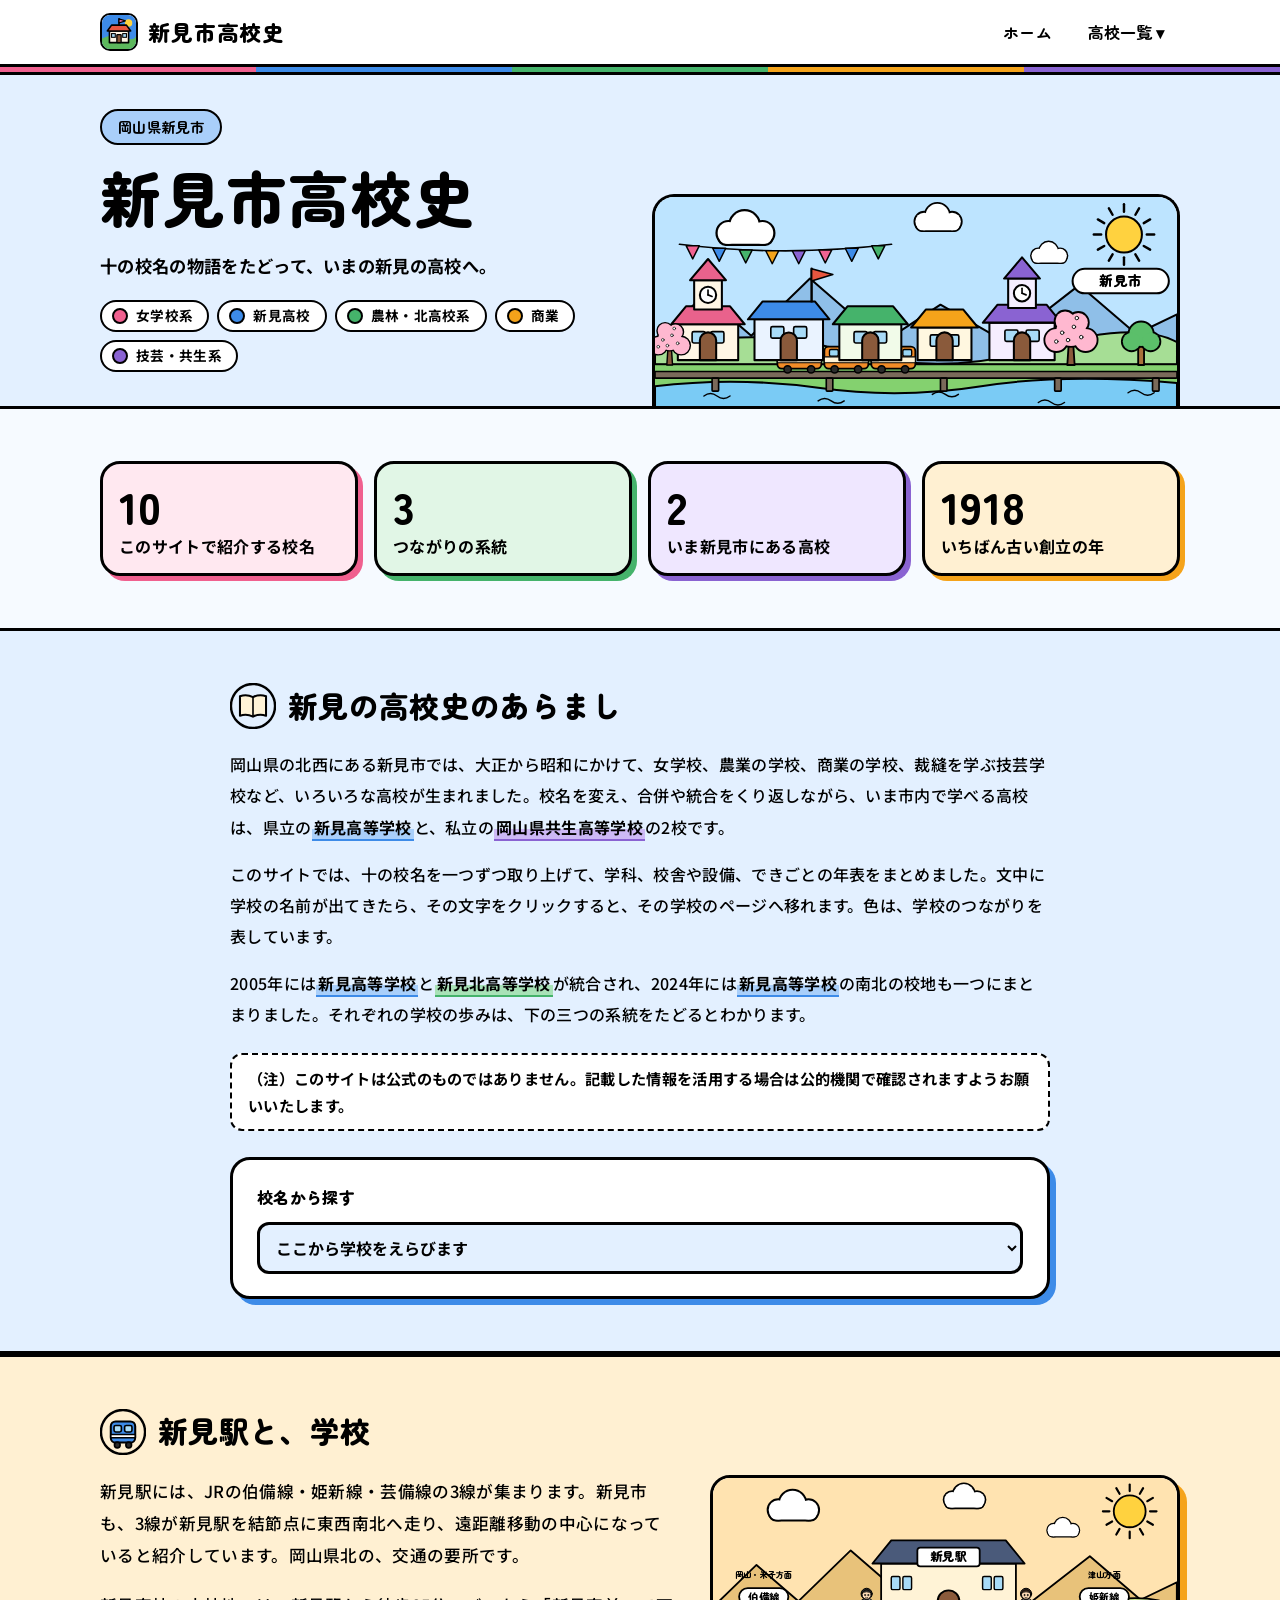
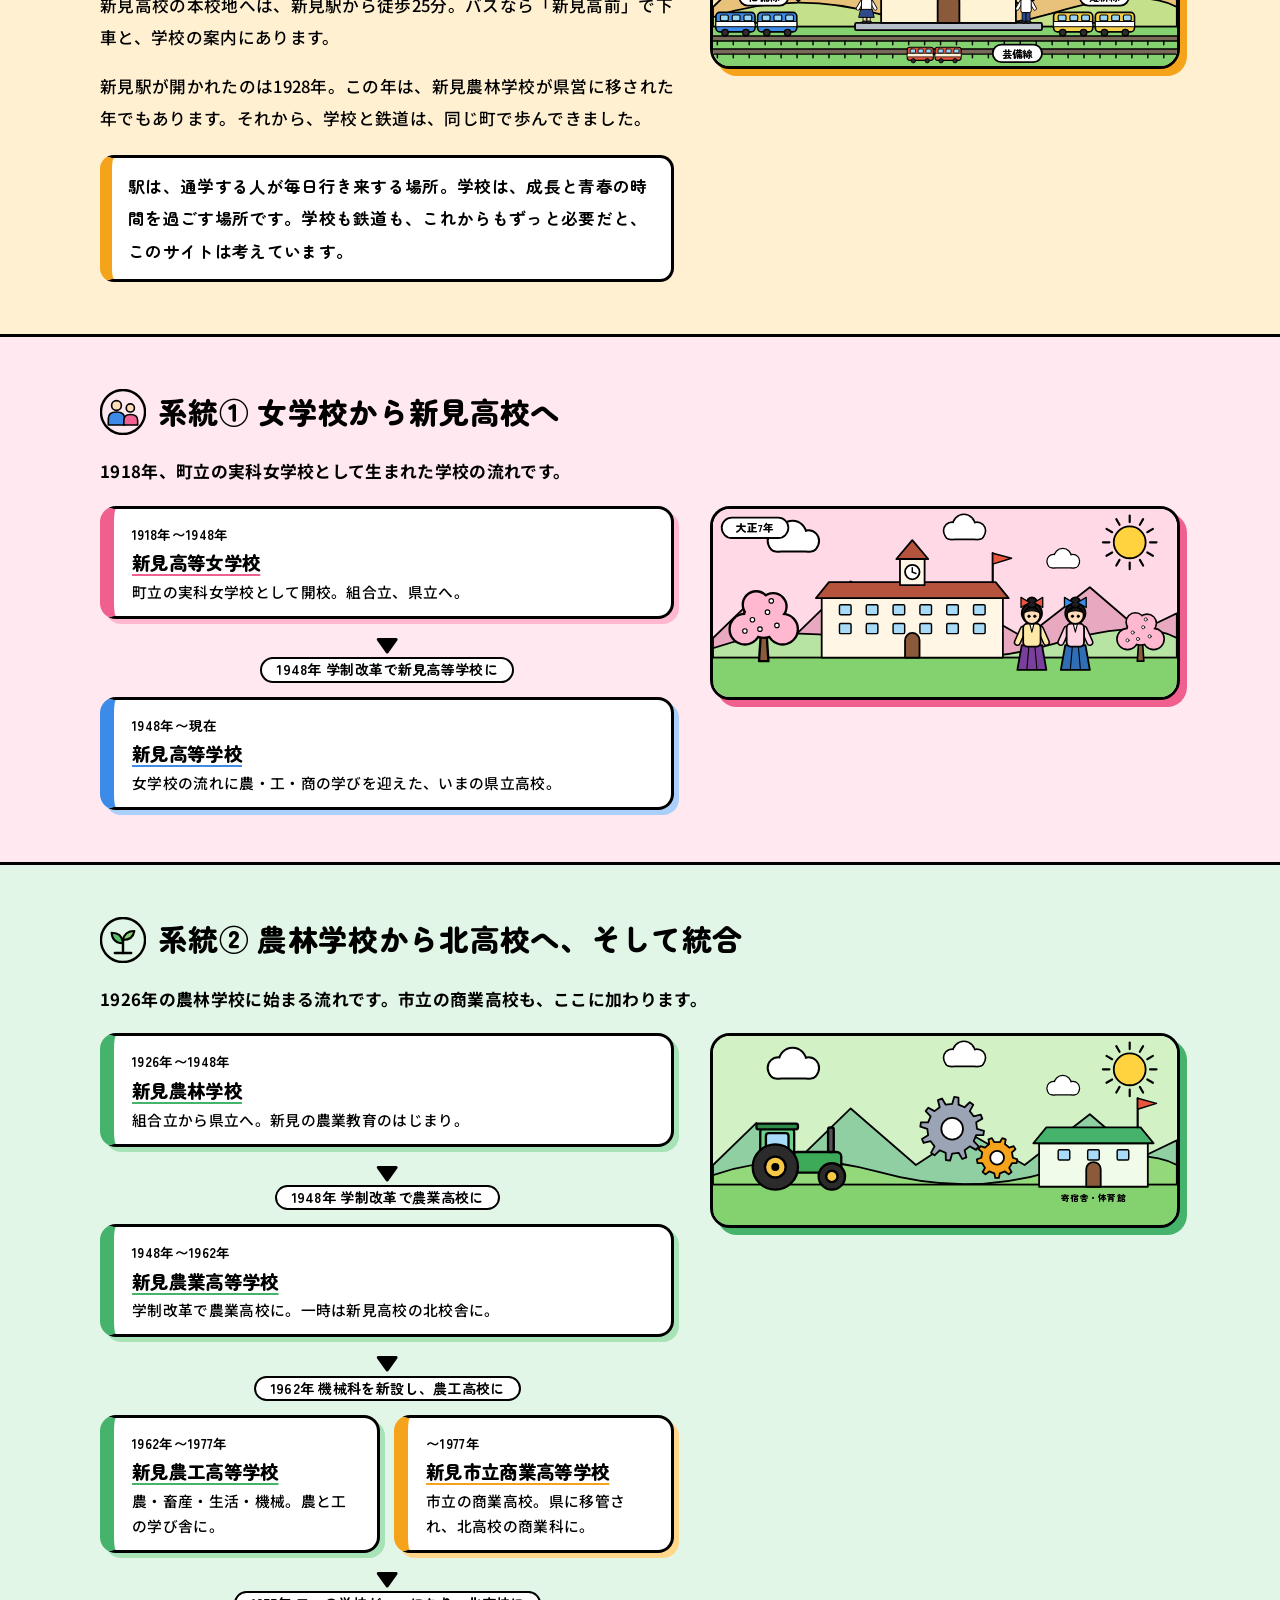
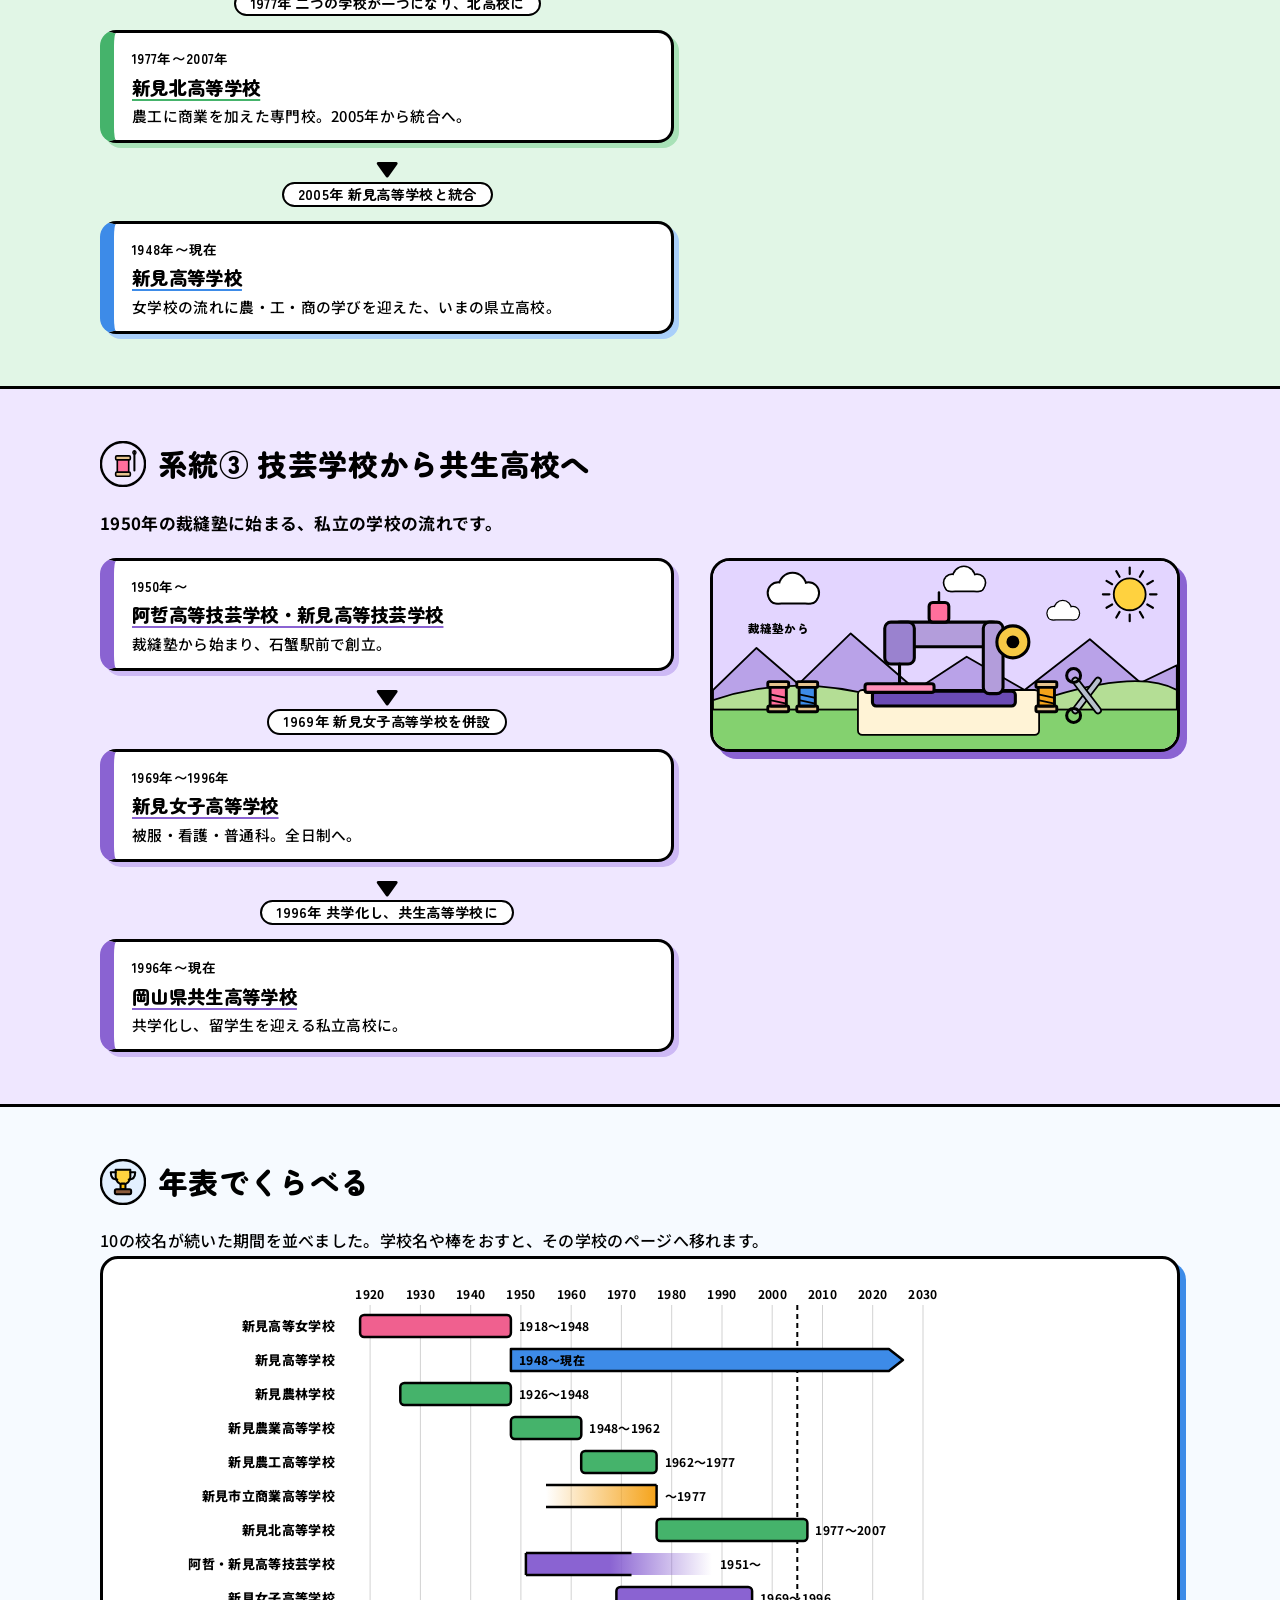
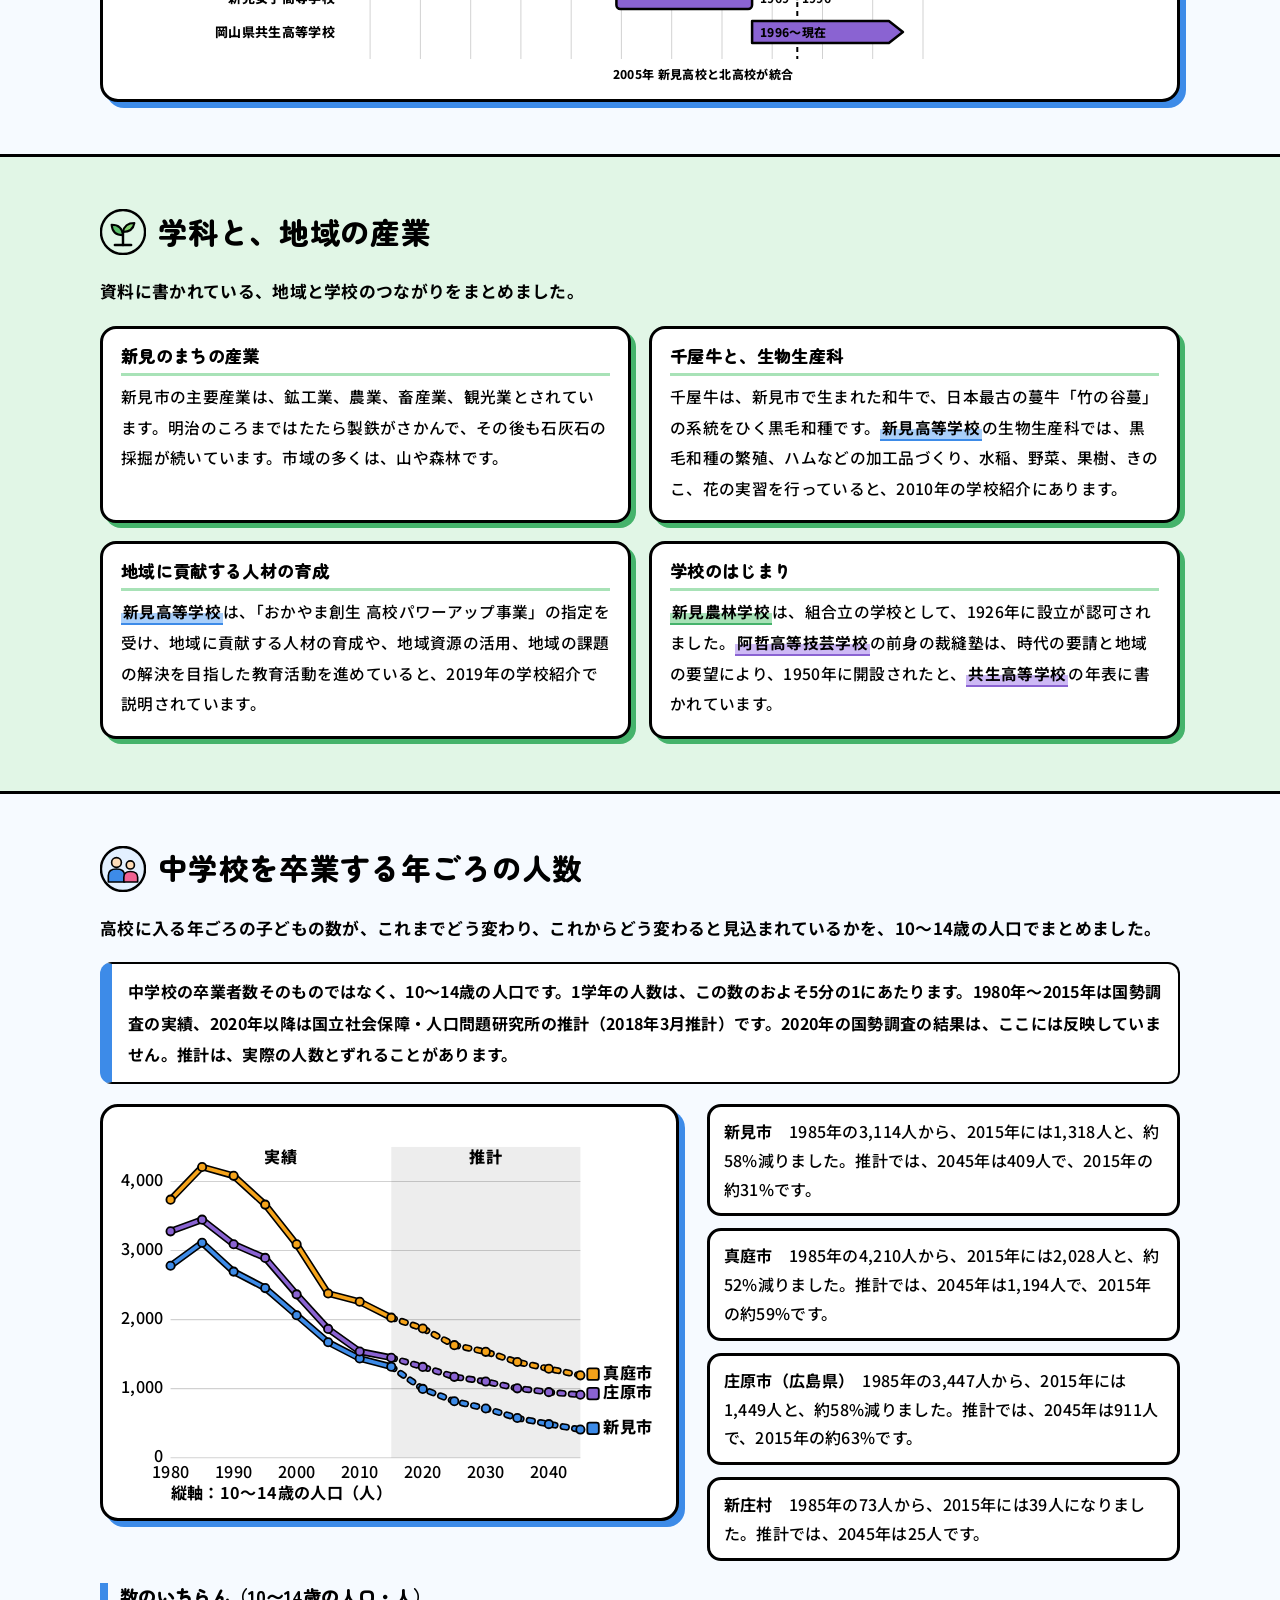
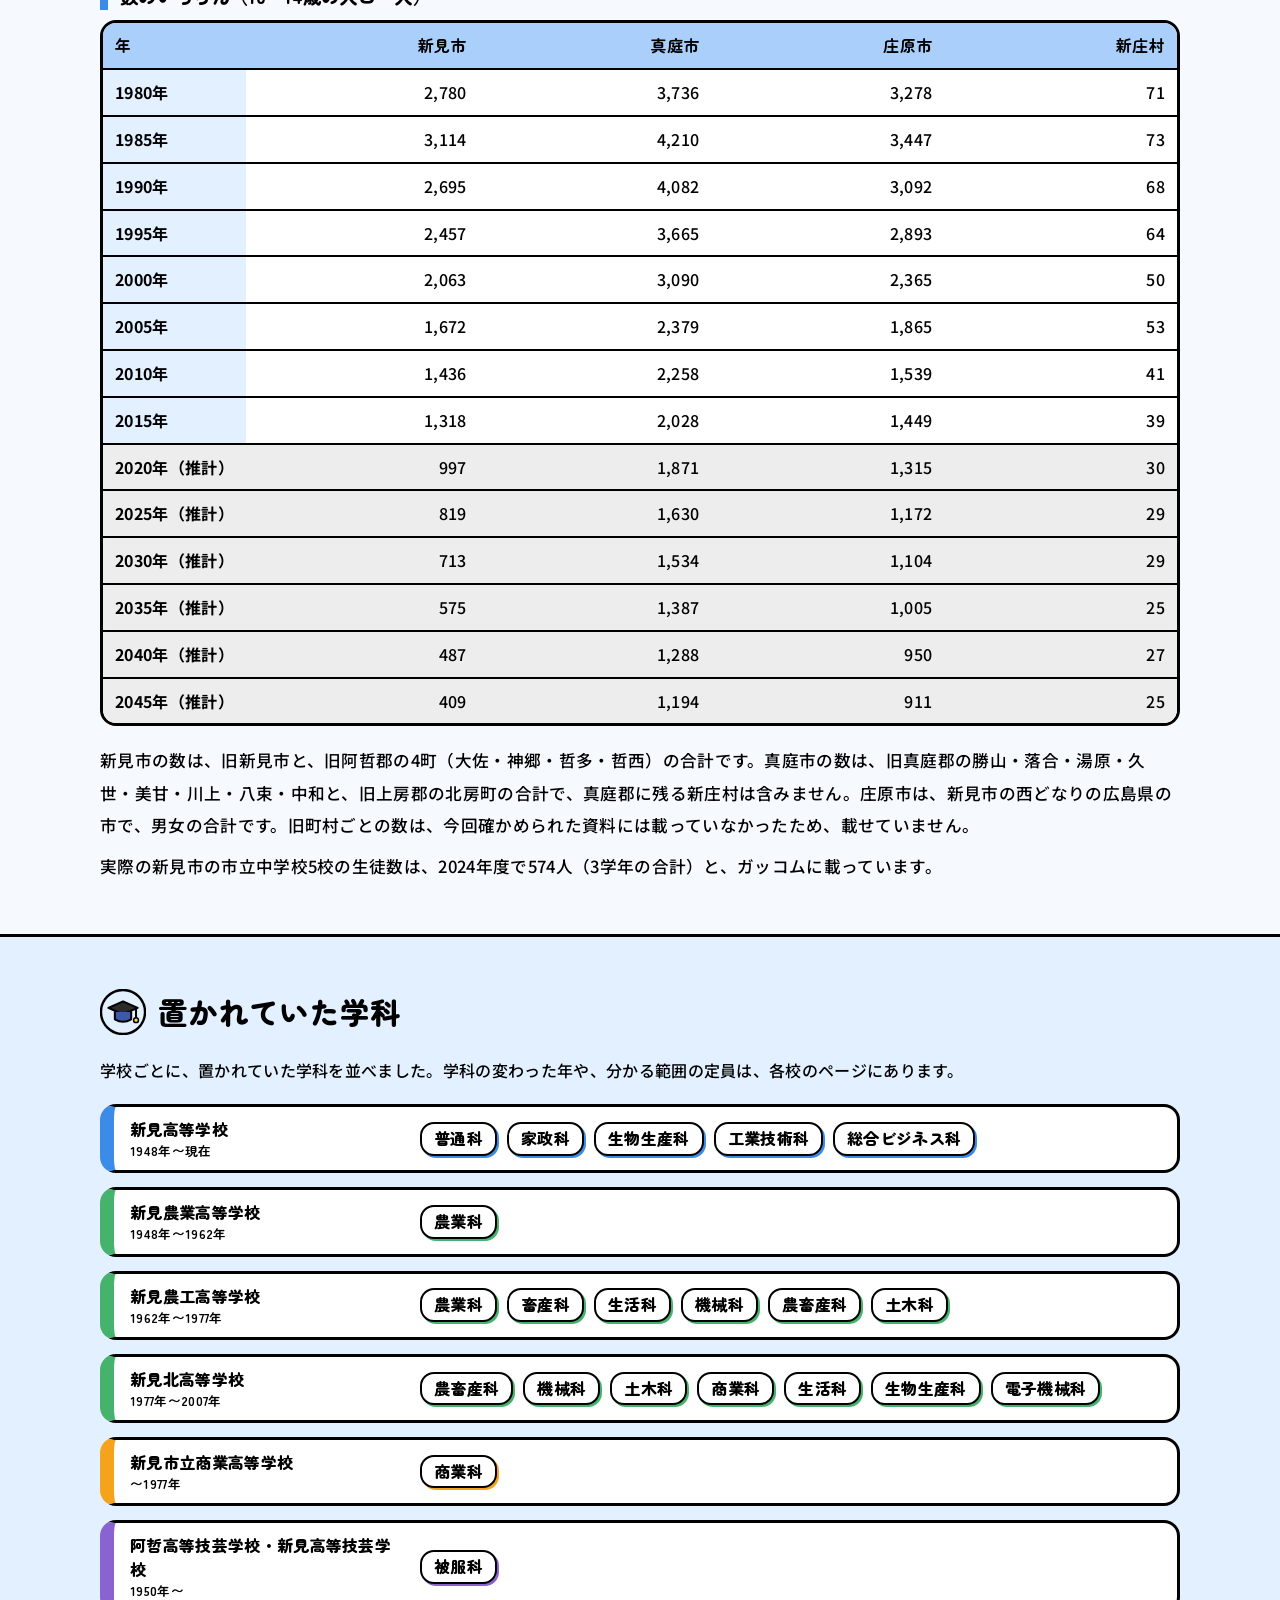
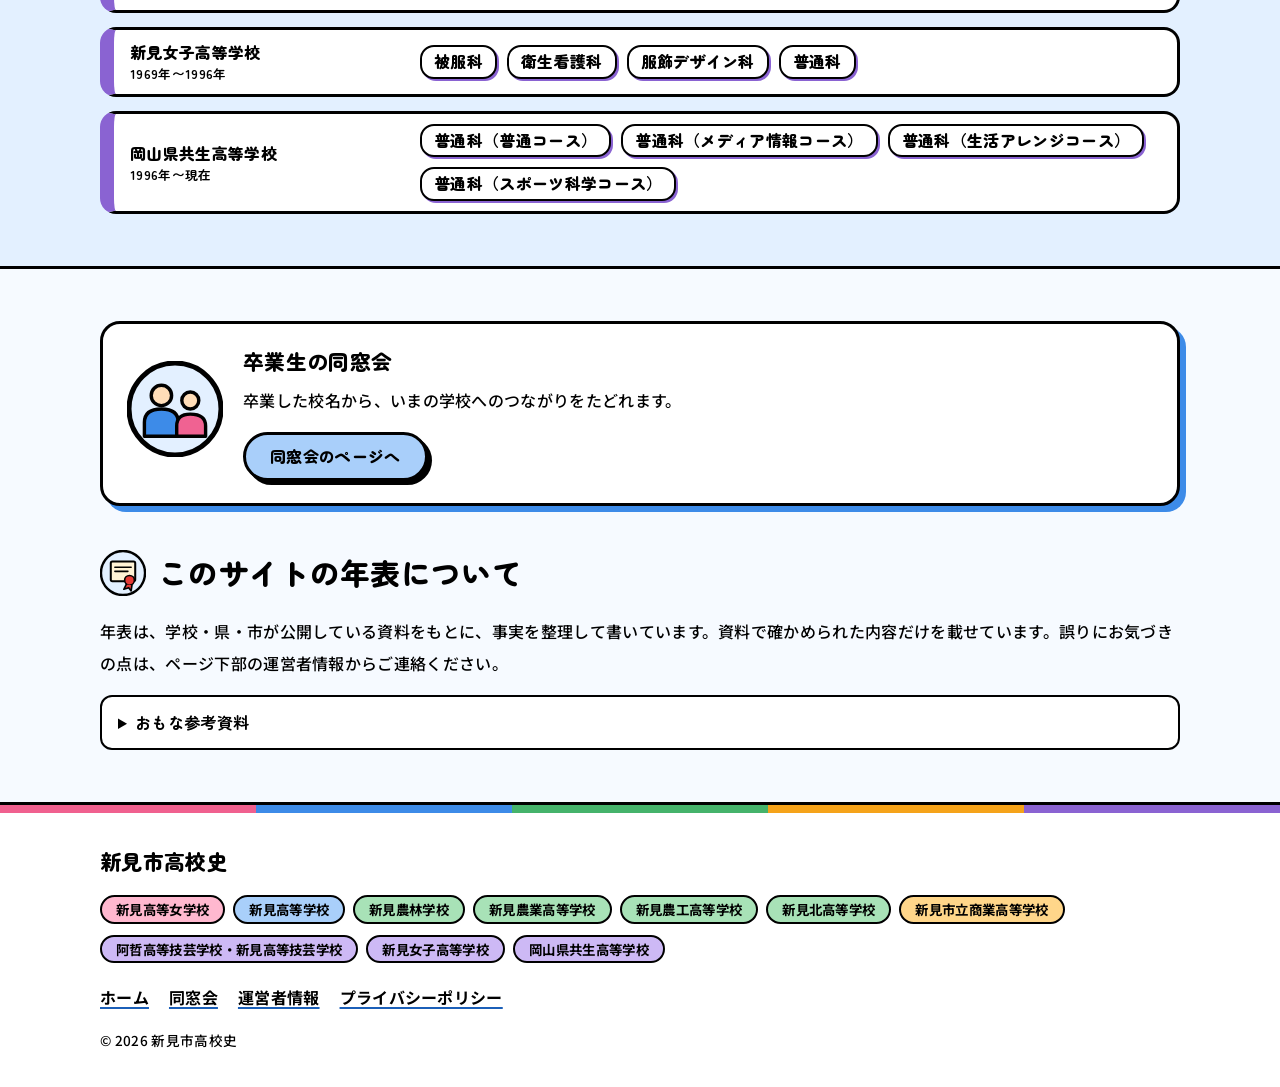
==== commit f90ecbe0: "Update index.html" ====
--- a/index.html
+++ b/index.html
@@ -8,6 +8,7 @@
 <meta name="robots" content="index, follow">
 <link rel="canonical" href="https://leben-k.github.io/koukouniimi/">
 <meta name="theme-color" content="#3D8BE8">
+<meta name="google-site-verification" content="Bv_QfgbNhS0sye9EdAuZ9-CzvTdoQvYTlSCXWUFuRCQ" />
 <link rel="icon" href="favicon.ico" sizes="any">
 <link rel="icon" href="favicon.svg" type="image/svg+xml">
 <link rel="apple-touch-icon" href="apple-touch-icon.png">
